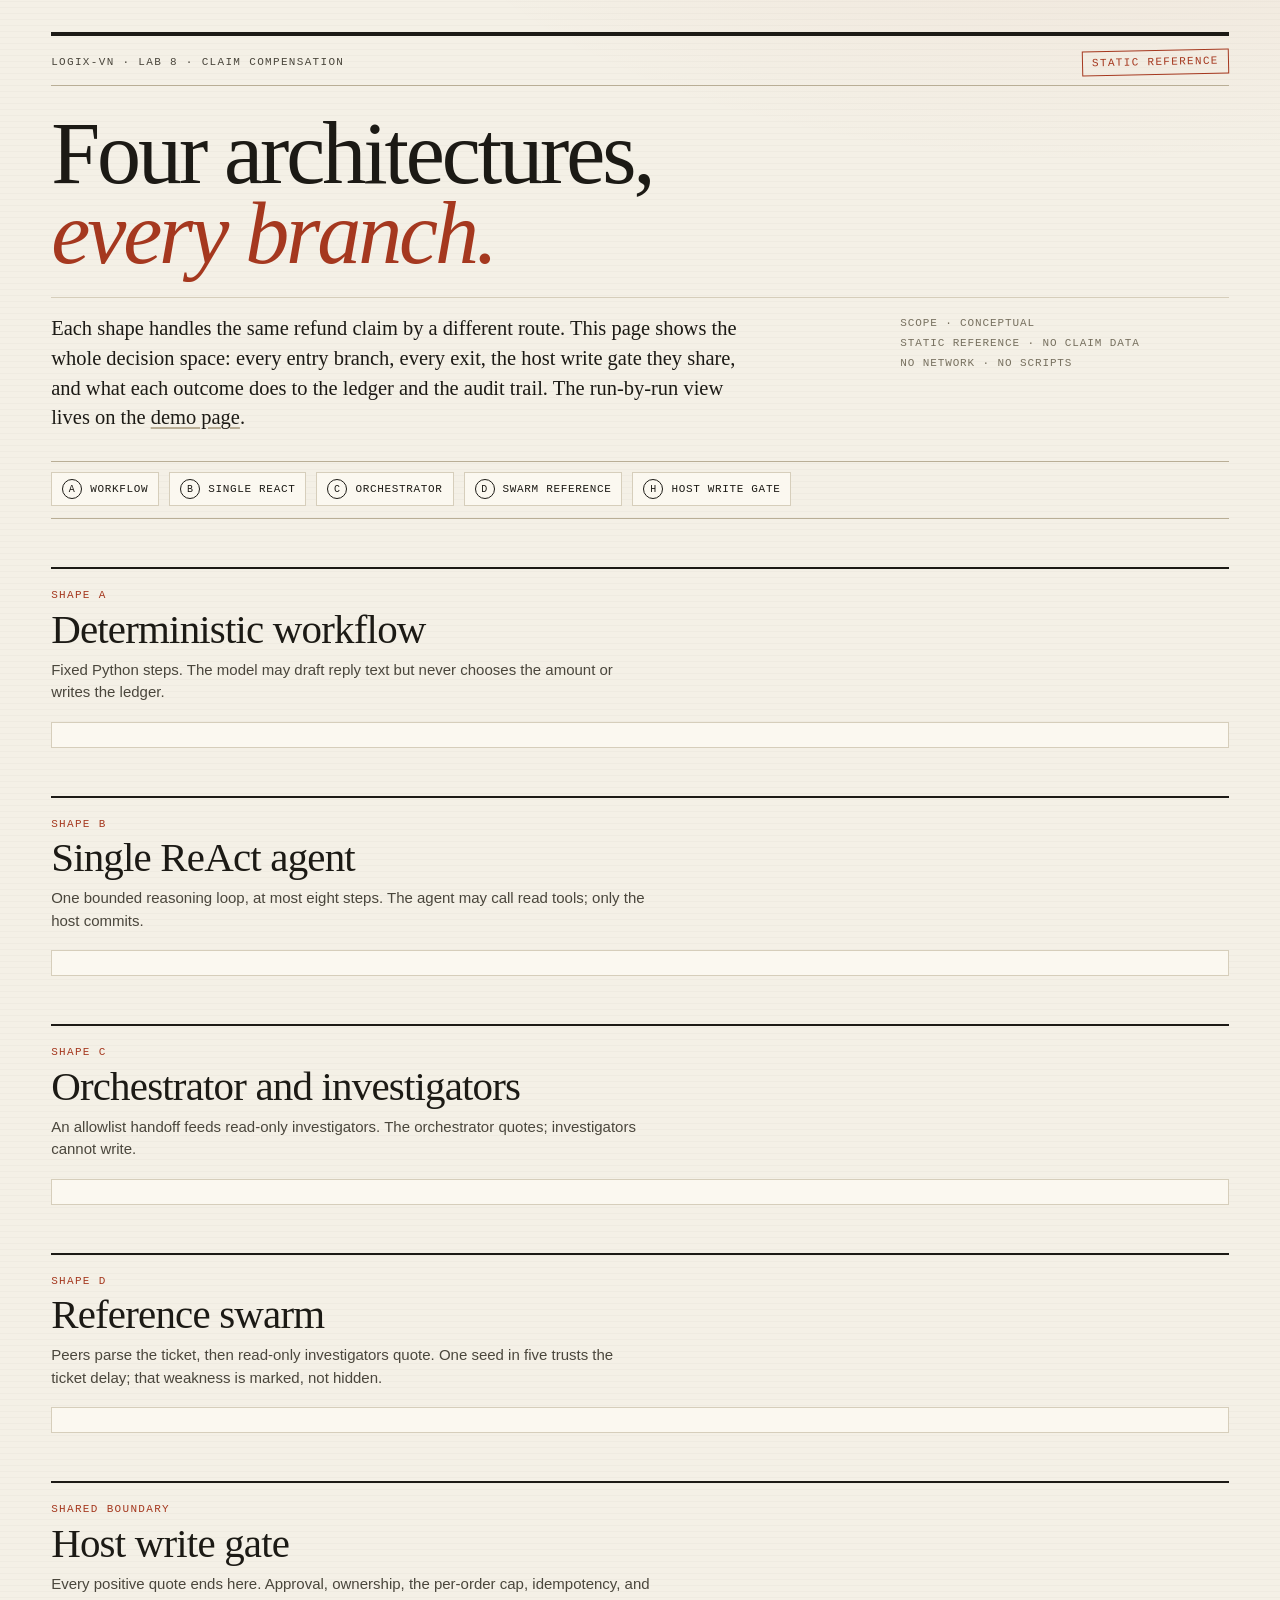
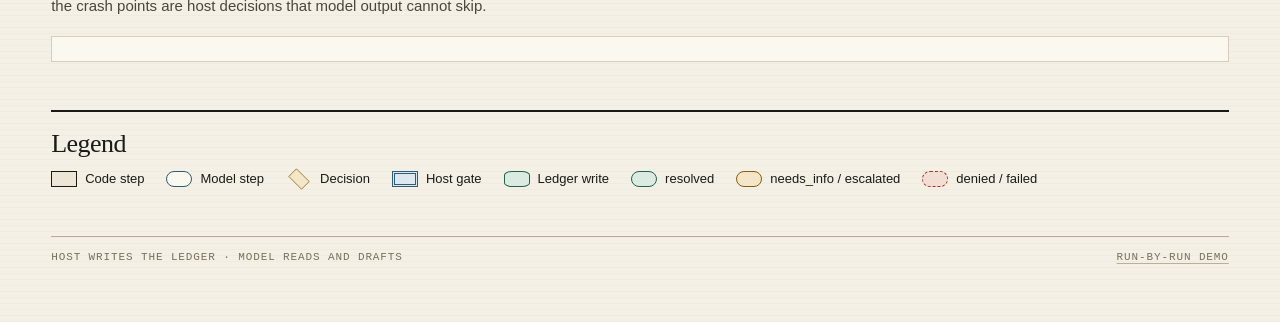
==== demo/workflows.html @ 43c2d88d "feat(demo): add workflow reference shell" ====
<!doctype html>
<html lang="en">
<head>
  <meta charset="utf-8">
  <meta name="viewport" content="width=device-width, initial-scale=1">
  <title>LogiX-VN — Architecture workflows</title>
  <link rel="stylesheet" href="workflows.css">
</head>
<body>
  <svg class="defs" width="0" height="0" aria-hidden="true" focusable="false">
    <defs>
      <marker id="arrow" viewBox="0 0 10 10" refX="9" refY="5" markerWidth="7" markerHeight="7" orient="auto-start-reverse">
        <path d="M 0 0 L 10 5 L 0 10 z"></path>
      </marker>
    </defs>
  </svg>

  <div class="sheet">
    <header class="masthead">
      <div class="masthead-top">
        <span class="kicker">LogiX-VN · Lab 8 · Claim compensation</span>
        <span class="stamp">Static reference</span>
      </div>
      <h1>Four architectures,<br><em>every branch.</em></h1>
      <div class="masthead-grid">
        <p class="dek">Each shape handles the same refund claim by a different route. This page shows the whole decision space: every entry branch, every exit, the host write gate they share, and what each outcome does to the ledger and the audit trail. The run-by-run view lives on the <a href="index.html">demo page</a>.</p>
        <p class="dateline">
          <span>Scope · conceptual</span><br>
          <span>Static reference · no claim data</span><br>
          <span>No network · no scripts</span>
        </p>
      </div>
      <nav class="jump-nav" aria-label="Sections">
        <a href="#shape-a"><span>A</span> Workflow</a>
        <a href="#shape-b"><span>B</span> Single ReAct</a>
        <a href="#shape-c"><span>C</span> Orchestrator</a>
        <a href="#shape-d"><span>D</span> Swarm reference</a>
        <a href="#host-gate"><span>H</span> Host write gate</a>
      </nav>
    </header>

    <main>
      <section class="shape-section" id="shape-a">
        <header class="section-head">
          <p class="eyebrow">Shape A</p>
          <h2>Deterministic workflow</h2>
          <p class="section-role">Fixed Python steps. The model may draft reply text but never chooses the amount or writes the ledger.</p>
        </header>
        <div class="diagram-scroll"></div>
        <div class="branch-table"></div>
      </section>

      <section class="shape-section" id="shape-b">
        <header class="section-head">
          <p class="eyebrow">Shape B</p>
          <h2>Single ReAct agent</h2>
          <p class="section-role">One bounded reasoning loop, at most eight steps. The agent may call read tools; only the host commits.</p>
        </header>
        <div class="diagram-scroll"></div>
        <div class="branch-table"></div>
      </section>

      <section class="shape-section" id="shape-c">
        <header class="section-head">
          <p class="eyebrow">Shape C</p>
          <h2>Orchestrator and investigators</h2>
          <p class="section-role">An allowlist handoff feeds read-only investigators. The orchestrator quotes; investigators cannot write.</p>
        </header>
        <div class="diagram-scroll"></div>
        <div class="branch-table"></div>
      </section>

      <section class="shape-section" id="shape-d">
        <header class="section-head">
          <p class="eyebrow">Shape D</p>
          <h2>Reference swarm</h2>
          <p class="section-role">Peers parse the ticket, then read-only investigators quote. One seed in five trusts the ticket delay; that weakness is marked, not hidden.</p>
        </header>
        <div class="diagram-scroll"></div>
        <div class="branch-table"></div>
      </section>

      <section class="shape-section" id="host-gate">
        <header class="section-head">
          <p class="eyebrow">Shared boundary</p>
          <h2>Host write gate</h2>
          <p class="section-role">Every positive quote ends here. Approval, ownership, the per-order cap, idempotency, and the crash points are host decisions that model output cannot skip.</p>
        </header>
        <div class="diagram-scroll"></div>
        <div class="branch-table"></div>
      </section>

      <section class="legend" aria-labelledby="legend-title">
        <h2 id="legend-title">Legend</h2>
        <ul>
          <li><span class="swatch swatch--code" aria-hidden="true"></span>Code step</li>
          <li><span class="swatch swatch--model" aria-hidden="true"></span>Model step</li>
          <li><span class="swatch swatch--branch" aria-hidden="true"></span>Decision</li>
          <li><span class="swatch swatch--host" aria-hidden="true"></span>Host gate</li>
          <li><span class="swatch swatch--ledger" aria-hidden="true"></span>Ledger write</li>
          <li><span class="swatch swatch--resolved" aria-hidden="true"></span>resolved</li>
          <li><span class="swatch swatch--amber" aria-hidden="true"></span>needs_info / escalated</li>
          <li><span class="swatch swatch--failed" aria-hidden="true"></span>denied / failed</li>
        </ul>
      </section>
    </main>

    <footer class="colophon">
      <span>Host writes the ledger · model reads and drafts</span>
      <span><a href="index.html">Run-by-run demo</a></span>
    </footer>
  </div>
</body>
</html>
---- demo/workflows.css ----
:root {
  --paper: #f4f0e6;
  --paper-deep: #ece6d7;
  --card: #fbf8f0;
  --ink: #1c1a15;
  --ink-soft: #4a463c;
  --muted: #77705f;
  --rule: #d6cebb;
  --rule-strong: #b9ae96;
  --oxide: #a5381f;
  --oxide-soft: #f3ded6;
  --green: #226449;
  --green-soft: #dcebe2;
  --amber: #8a5b0a;
  --amber-soft: #f4e6c8;
  --blue: #2f5c78;
  --blue-soft: #dde8ef;
  --print-paper: #ffffff;
  --print-ink: #000000;
  --serif: "Iowan Old Style", "Palatino Linotype", Palatino, "Book Antiqua", Georgia, serif;
  --sans: "Avenir Next", Avenir, "Segoe UI", "Helvetica Neue", sans-serif;
  --mono: "SFMono-Regular", Menlo, Consolas, "Liberation Mono", monospace;
}

* { box-sizing: border-box; }

html { background: var(--paper); }

body {
  margin: 0;
  color: var(--ink);
  font-family: var(--sans);
  font-size: 15px;
  line-height: 1.5;
  background:
    radial-gradient(1200px 600px at 85% -10%, rgba(165, 56, 31, 0.07), transparent 60%),
    repeating-linear-gradient(0deg, rgba(28, 26, 21, 0.022) 0 1px, transparent 1px 6px);
}

a { color: inherit; text-decoration-color: var(--rule-strong); text-underline-offset: 3px; }
a:hover { text-decoration-color: var(--oxide); }

.defs { position: absolute; width: 0; height: 0; overflow: hidden; }
.defs path { fill: var(--ink-soft); }

.sheet {
  max-width: 1440px;
  margin: 0 auto;
  padding: 32px clamp(18px, 4vw, 56px) 56px;
}

/* Masthead */

.masthead { border-top: 4px solid var(--ink); padding-top: 14px; }

.masthead-top {
  display: flex;
  justify-content: space-between;
  align-items: baseline;
  gap: 16px;
  font-family: var(--mono);
  font-size: 11px;
  letter-spacing: 0.12em;
  text-transform: uppercase;
  border-bottom: 1px solid var(--rule-strong);
  padding-bottom: 10px;
}

.kicker { color: var(--ink-soft); }

.stamp {
  border: 1px solid var(--oxide);
  color: var(--oxide);
  padding: 3px 9px;
  transform: rotate(-1.2deg);
}

h1 {
  font-family: var(--serif);
  font-weight: 400;
  font-size: clamp(44px, 7vw, 88px);
  line-height: 0.92;
  letter-spacing: -0.035em;
  margin: 28px 0 22px;
}

h1 em { color: var(--oxide); font-style: italic; }

.masthead-grid {
  display: grid;
  grid-template-columns: minmax(0, 1.7fr) minmax(220px, 0.7fr);
  gap: clamp(20px, 4vw, 56px);
  align-items: start;
  border-top: 1px solid var(--rule);
  padding-top: 16px;
}

.dek {
  font-family: var(--serif);
  font-size: clamp(17px, 1.6vw, 21px);
  line-height: 1.45;
  margin: 0;
  max-width: 68ch;
}

.dateline {
  font-family: var(--mono);
  font-size: 11px;
  color: var(--muted);
  text-transform: uppercase;
  letter-spacing: 0.08em;
  line-height: 1.8;
  margin: 0;
}

.jump-nav {
  display: flex;
  flex-wrap: wrap;
  gap: 8px 10px;
  margin: 28px 0 0;
  padding: 10px 0 12px;
  border-top: 1px solid var(--rule-strong);
  border-bottom: 1px solid var(--rule-strong);
}

.jump-nav a {
  display: inline-flex;
  align-items: center;
  gap: 8px;
  padding: 6px 10px;
  border: 1px solid var(--rule);
  background: var(--card);
  font-family: var(--mono);
  font-size: 11px;
  letter-spacing: 0.06em;
  text-transform: uppercase;
  text-decoration: none;
}

.jump-nav a:hover { border-color: var(--oxide); color: var(--oxide); }

.jump-nav a span {
  display: inline-grid;
  place-items: center;
  width: 20px;
  height: 20px;
  border: 1px solid var(--ink);
  border-radius: 50%;
  font-size: 10px;
}

/* Sections */

.shape-section {
  margin-top: 48px;
  padding-top: 18px;
  border-top: 2px solid var(--ink);
  scroll-margin-top: 16px;
}

.section-head { max-width: 78ch; margin-bottom: 18px; }

.eyebrow {
  font-family: var(--mono);
  font-size: 11px;
  letter-spacing: 0.12em;
  text-transform: uppercase;
  color: var(--oxide);
  margin: 0 0 4px;
}

h2 {
  font-family: var(--serif);
  font-weight: 400;
  font-size: clamp(28px, 3.2vw, 42px);
  line-height: 1.05;
  letter-spacing: -0.02em;
  margin: 0 0 8px;
}

.section-role { margin: 0; color: var(--ink-soft); max-width: 72ch; }

/* Diagram frame */

.diagram-scroll {
  overflow-x: auto;
  max-width: 100%;
  border: 1px solid var(--rule);
  background: var(--card);
  padding: 12px;
  -webkit-overflow-scrolling: touch;
}

svg.flow { display: block; width: 100%; height: auto; min-width: 1040px; }

/* SVG grammar */

.node-label {
  font-family: var(--sans);
  font-size: 13px;
  font-weight: 600;
  fill: var(--ink);
  text-anchor: middle;
  dominant-baseline: middle;
}

.node-sub {
  font-family: var(--mono);
  font-size: 10px;
  fill: var(--muted);
  text-anchor: middle;
  dominant-baseline: middle;
}

.node rect, .node polygon {
  fill: var(--card);
  stroke: var(--ink);
  stroke-width: 1.5;
}

.node--code rect { fill: var(--paper-deep); }
.node--model rect { fill: var(--card); stroke: var(--blue); stroke-width: 2; }
.node--branch polygon { fill: var(--amber-soft); stroke: var(--amber); }
.node--host rect { fill: var(--blue-soft); stroke: var(--blue); stroke-width: 3; }
.node--host .host-inner { fill: none; stroke: var(--blue); stroke-width: 1; }
.node--ledger rect { fill: var(--green-soft); stroke: var(--green); }

.edge { fill: none; stroke: var(--ink-soft); stroke-width: 1.4; marker-end: url(#arrow); }
.edge--weak { stroke: var(--oxide); stroke-dasharray: 6 4; }

.edge-label {
  font-family: var(--mono);
  font-size: 10px;
  fill: var(--muted);
  text-anchor: middle;
}

.edge-label--weak { fill: var(--oxide); font-weight: 700; }

.terminal rect { fill: var(--card); stroke: var(--ink); stroke-width: 1.5; rx: 14; }
.terminal text { font-family: var(--mono); font-size: 11px; font-weight: 700; text-anchor: middle; dominant-baseline: middle; }
.terminal--resolved rect { fill: var(--green-soft); stroke: var(--green); }
.terminal--resolved text { fill: var(--green); }
.terminal--amber rect { fill: var(--amber-soft); stroke: var(--amber); }
.terminal--amber text { fill: var(--amber); }
.terminal--denied rect { fill: var(--oxide-soft); stroke: var(--oxide); }
.terminal--denied text { fill: var(--oxide); }
.terminal--failed rect { fill: var(--oxide-soft); stroke: var(--oxide); stroke-dasharray: 4 3; }
.terminal--failed text { fill: var(--oxide); }

.badge rect { fill: var(--oxide); stroke: var(--oxide); }
.badge text {
  font-family: var(--mono);
  font-size: 9px;
  font-weight: 700;
  letter-spacing: 0.06em;
  fill: var(--card);
  text-anchor: middle;
  dominant-baseline: middle;
}

.note-text {
  font-family: var(--mono);
  font-size: 10px;
  fill: var(--muted);
}

/* Branch tables */

.branch-table { margin-top: 18px; }

.branch-table table {
  width: 100%;
  border-collapse: collapse;
  background: var(--card);
  border: 1px solid var(--rule);
  font-size: 13px;
}

.branch-table caption {
  caption-side: top;
  text-align: left;
  font-family: var(--mono);
  font-size: 11px;
  letter-spacing: 0.1em;
  text-transform: uppercase;
  color: var(--muted);
  padding: 0 0 8px;
}

.branch-table th {
  font-family: var(--mono);
  font-size: 10px;
  letter-spacing: 0.08em;
  text-transform: uppercase;
  text-align: left;
  color: var(--ink-soft);
  border-bottom: 1px solid var(--rule-strong);
  padding: 8px 10px;
  vertical-align: bottom;
}

.branch-table td {
  border-bottom: 1px solid var(--rule);
  padding: 8px 10px;
  vertical-align: top;
}

.branch-table tr:last-child td { border-bottom: 0; }
.branch-table td:first-child { width: 32%; }
.branch-table code { font-family: var(--mono); font-size: 12px; }

.status {
  display: inline-block;
  padding: 1px 7px;
  border: 1px solid currentColor;
  border-radius: 999px;
  font-family: var(--mono);
  font-size: 10px;
  font-weight: 700;
  letter-spacing: 0.04em;
  white-space: nowrap;
}

.status--resolved { color: var(--green); background: var(--green-soft); }
.status--denied, .status--failed { color: var(--oxide); background: var(--oxide-soft); }
.status--needs_info, .status--escalated { color: var(--amber); background: var(--amber-soft); }

/* Legend */

.legend {
  margin-top: 48px;
  padding-top: 18px;
  border-top: 2px solid var(--ink);
}

.legend h2 { font-size: 26px; margin-bottom: 12px; }

.legend ul {
  list-style: none;
  display: flex;
  flex-wrap: wrap;
  gap: 10px 22px;
  margin: 0;
  padding: 0;
  font-size: 13px;
}

.legend li { display: inline-flex; align-items: center; gap: 8px; }

.swatch { width: 26px; height: 16px; border: 1.5px solid var(--ink); display: inline-block; }
.swatch--code { background: var(--paper-deep); }
.swatch--model { border-color: var(--blue); background: var(--card); border-radius: 8px; }
.swatch--branch { background: var(--amber-soft); border-color: var(--amber); transform: rotate(45deg) scale(0.72); }
.swatch--host { background: var(--blue-soft); border: 3px double var(--blue); }
.swatch--ledger { background: var(--green-soft); border-color: var(--green); border-radius: 8px / 4px; }
.swatch--resolved { background: var(--green-soft); border-color: var(--green); border-radius: 999px; }
.swatch--amber { background: var(--amber-soft); border-color: var(--amber); border-radius: 999px; }
.swatch--failed { background: var(--oxide-soft); border-color: var(--oxide); border-radius: 999px; border-style: dashed; }

/* Footer */

.colophon {
  display: flex;
  justify-content: space-between;
  gap: 16px;
  margin-top: 48px;
  padding-top: 12px;
  border-top: 1px solid var(--rule-strong);
  font-family: var(--mono);
  font-size: 11px;
  letter-spacing: 0.08em;
  text-transform: uppercase;
  color: var(--muted);
}

/* Responsive */

@media (max-width: 1000px) {
  .masthead-grid { grid-template-columns: 1fr; }
  .branch-table { overflow-x: auto; }
  .branch-table table { min-width: 720px; }
  .legend ul { gap: 8px 16px; }
}

@media (max-width: 620px) {
  .colophon { flex-direction: column; }
  .jump-nav a { flex: 1 1 auto; justify-content: center; }
}
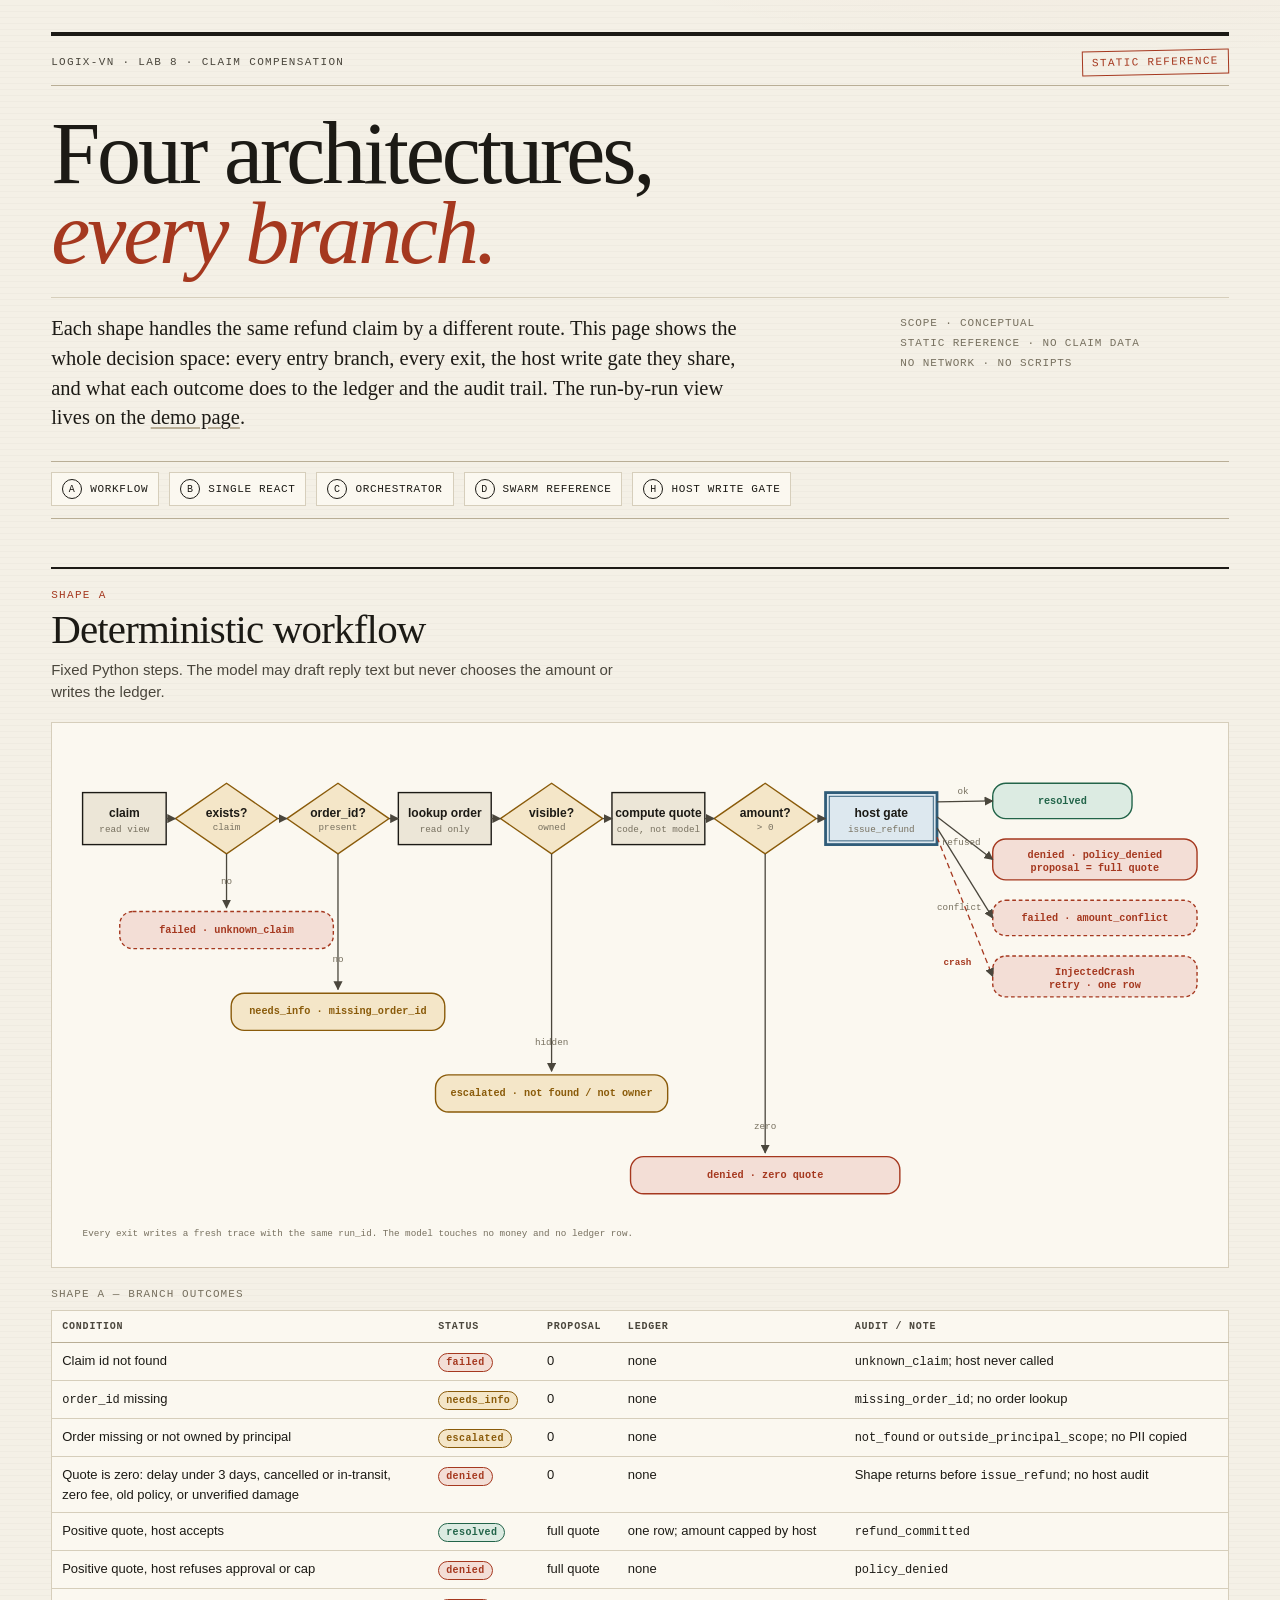
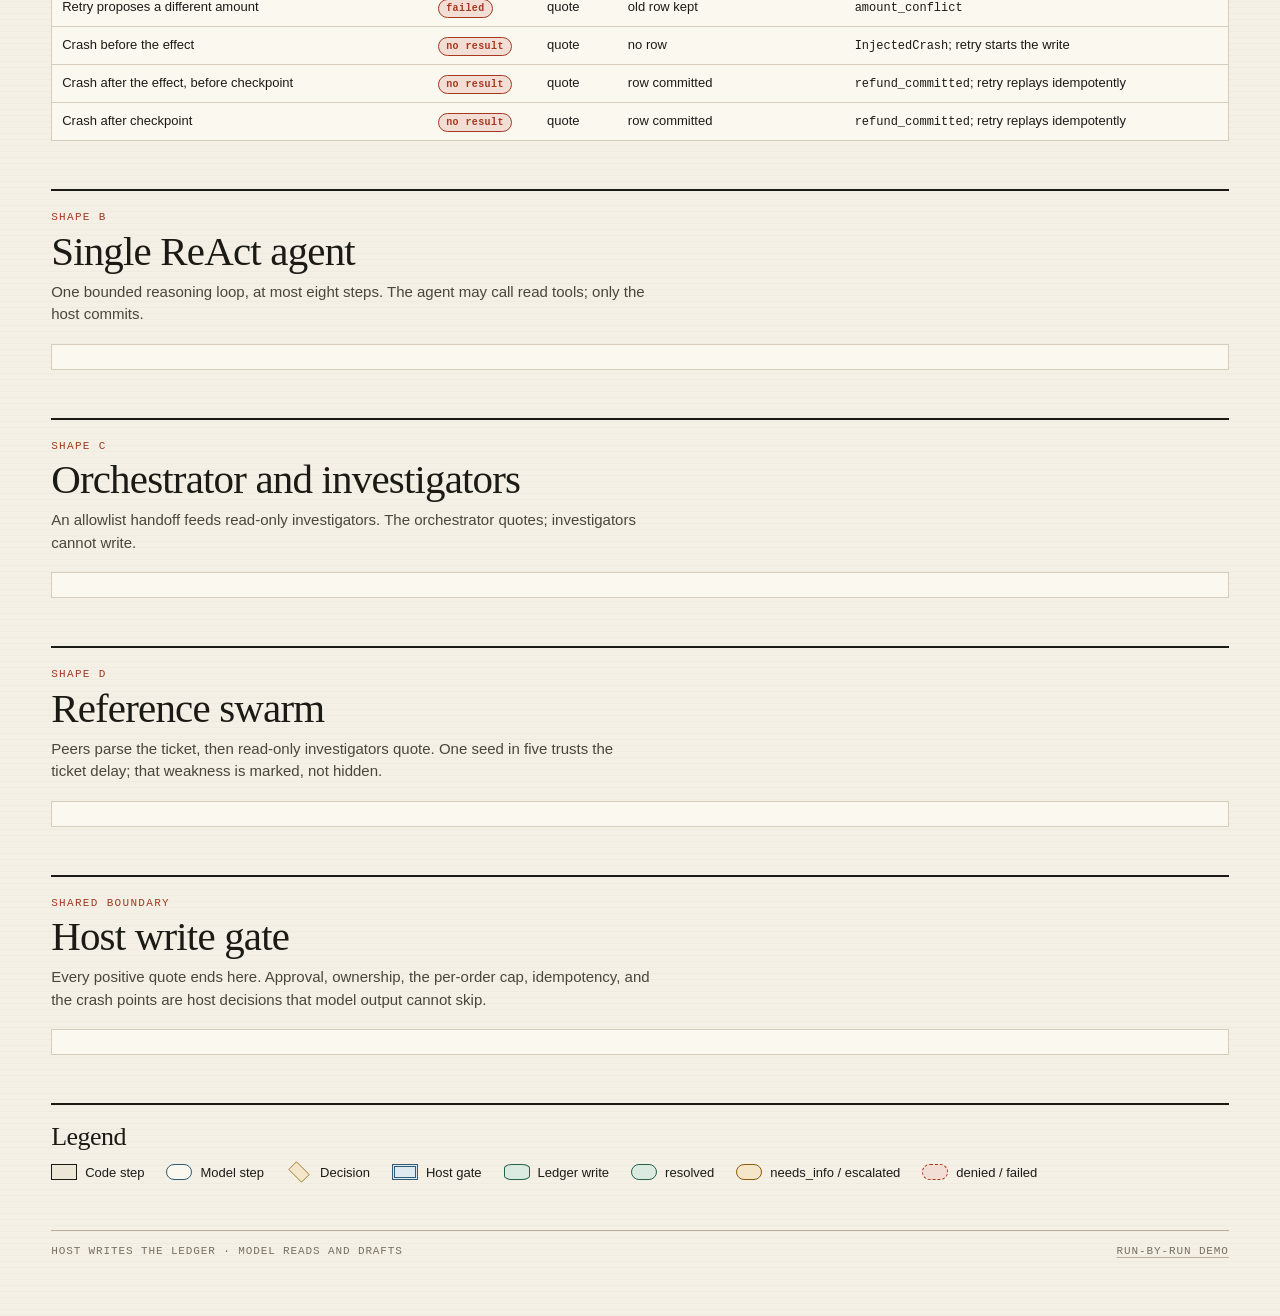
==== commit 59b2135c: "feat(demo): draw workflow shape branches" ====
--- a/demo/workflows.html
+++ b/demo/workflows.html
@@ -46,8 +46,138 @@
           <h2>Deterministic workflow</h2>
           <p class="section-role">Fixed Python steps. The model may draft reply text but never chooses the amount or writes the ledger.</p>
         </header>
-        <div class="diagram-scroll"></div>
-        <div class="branch-table"></div>
+        <div class="diagram-scroll">
+          <svg class="flow" data-shape="workflow" viewBox="0 0 1240 560" role="img" aria-labelledby="a-title a-desc">
+            <title id="a-title">Shape A workflow: fixed claim steps with every exit branch</title>
+            <desc id="a-desc">Claim enters fixed Python steps. Missing claim, missing order id, hidden order, zero quote, host refusal, amount conflict, and crash each leave the spine. A positive quote goes to the host write gate, which alone can resolve the claim.</desc>
+
+            <g class="node node--code" transform="translate(20 62)">
+              <rect width="90" height="56"></rect>
+              <text class="node-label" x="45" y="23">claim</text>
+              <text class="node-sub" x="45" y="40">read view</text>
+            </g>
+            <g class="node node--branch" transform="translate(120 52)">
+              <polygon points="55,0 110,38 55,76 0,38"></polygon>
+              <text class="node-label" x="55" y="33">exists?</text>
+              <text class="node-sub" x="55" y="48">claim</text>
+            </g>
+            <g class="node node--branch" transform="translate(240 52)">
+              <polygon points="55,0 110,38 55,76 0,38"></polygon>
+              <text class="node-label" x="55" y="33">order_id?</text>
+              <text class="node-sub" x="55" y="48">present</text>
+            </g>
+            <g class="node node--code" transform="translate(360 62)">
+              <rect width="100" height="56"></rect>
+              <text class="node-label" x="50" y="23">lookup order</text>
+              <text class="node-sub" x="50" y="40">read only</text>
+            </g>
+            <g class="node node--branch" transform="translate(470 52)">
+              <polygon points="55,0 110,38 55,76 0,38"></polygon>
+              <text class="node-label" x="55" y="33">visible?</text>
+              <text class="node-sub" x="55" y="48">owned</text>
+            </g>
+            <g class="node node--code" transform="translate(590 62)">
+              <rect width="100" height="56"></rect>
+              <text class="node-label" x="50" y="23">compute quote</text>
+              <text class="node-sub" x="50" y="40">code, not model</text>
+            </g>
+            <g class="node node--branch" transform="translate(700 52)">
+              <polygon points="55,0 110,38 55,76 0,38"></polygon>
+              <text class="node-label" x="55" y="33">amount?</text>
+              <text class="node-sub" x="55" y="48">&gt; 0</text>
+            </g>
+            <g class="node node--host" transform="translate(820 62)">
+              <rect width="120" height="56"></rect>
+              <rect class="host-inner" x="4" y="4" width="112" height="48"></rect>
+              <text class="node-label" x="60" y="23">host gate</text>
+              <text class="node-sub" x="60" y="40">issue_refund</text>
+            </g>
+
+            <g class="terminal terminal--resolved" transform="translate(1000 52)">
+              <rect width="150" height="38"></rect>
+              <text x="75" y="19">resolved</text>
+            </g>
+            <g class="terminal terminal--denied" transform="translate(1000 112)">
+              <rect width="220" height="44"></rect>
+              <text x="110" y="17">denied · policy_denied</text>
+              <text class="node-sub" x="110" y="32">proposal = full quote</text>
+            </g>
+            <g class="terminal terminal--failed" transform="translate(1000 178)">
+              <rect width="220" height="38"></rect>
+              <text x="110" y="19">failed · amount_conflict</text>
+            </g>
+            <g class="terminal terminal--failed" transform="translate(1000 238)">
+              <rect width="220" height="44" stroke-dasharray="5 4"></rect>
+              <text x="110" y="17">InjectedCrash</text>
+              <text x="110" y="32">retry · one row</text>
+            </g>
+
+            <g class="terminal terminal--failed" transform="translate(60 190)">
+              <rect width="230" height="40"></rect>
+              <text x="115" y="20">failed · unknown_claim</text>
+            </g>
+            <g class="terminal terminal--amber" transform="translate(180 278)">
+              <rect width="230" height="40"></rect>
+              <text x="115" y="20">needs_info · missing_order_id</text>
+            </g>
+            <g class="terminal terminal--amber" transform="translate(400 366)">
+              <rect width="250" height="40"></rect>
+              <text x="125" y="20">escalated · not found / not owner</text>
+            </g>
+            <g class="terminal terminal--denied" transform="translate(610 454)">
+              <rect width="290" height="40"></rect>
+              <text x="145" y="20">denied · zero quote</text>
+            </g>
+
+            <path class="edge" d="M110 90 L120 90"></path>
+            <path class="edge" d="M230 90 L240 90"></path>
+            <path class="edge" d="M350 90 L360 90"></path>
+            <path class="edge" d="M460 90 L470 90"></path>
+            <path class="edge" d="M580 90 L590 90"></path>
+            <path class="edge" d="M690 90 L700 90"></path>
+            <path class="edge" d="M810 90 L820 90"></path>
+
+            <path class="edge" d="M175 128 L175 186"></path>
+            <path class="edge" d="M295 128 L295 274"></path>
+            <path class="edge" d="M525 128 L525 362"></path>
+            <path class="edge" d="M755 128 L755 450"></path>
+
+            <path class="edge" d="M940 72 L1000 71"></path>
+            <path class="edge" d="M940 88 L1000 134"></path>
+            <path class="edge" d="M940 100 L1000 197"></path>
+            <path class="edge edge--weak" d="M940 110 L1000 260"></path>
+
+            <text class="edge-label" x="175" y="160">no</text>
+            <text class="edge-label" x="295" y="244">no</text>
+            <text class="edge-label" x="525" y="334">hidden</text>
+            <text class="edge-label" x="755" y="424">zero</text>
+            <text class="edge-label" x="968" y="64">ok</text>
+            <text class="edge-label" x="966" y="118">refused</text>
+            <text class="edge-label" x="964" y="188">conflict</text>
+            <text class="edge-label edge-label--weak" x="962" y="248">crash</text>
+            <text class="note-text" x="20" y="540">Every exit writes a fresh trace with the same run_id. The model touches no money and no ledger row.</text>
+          </svg>
+        </div>
+        <div class="branch-table">
+          <table>
+            <caption>Shape A — branch outcomes</caption>
+            <thead>
+              <tr><th scope="col">Condition</th><th scope="col">Status</th><th scope="col">Proposal</th><th scope="col">Ledger</th><th scope="col">Audit / note</th></tr>
+            </thead>
+            <tbody>
+              <tr><td>Claim id not found</td><td><span class="status status--failed">failed</span></td><td>0</td><td>none</td><td><code>unknown_claim</code>; host never called</td></tr>
+              <tr><td><code>order_id</code> missing</td><td><span class="status status--needs_info">needs_info</span></td><td>0</td><td>none</td><td><code>missing_order_id</code>; no order lookup</td></tr>
+              <tr><td>Order missing or not owned by principal</td><td><span class="status status--escalated">escalated</span></td><td>0</td><td>none</td><td><code>not_found</code> or <code>outside_principal_scope</code>; no PII copied</td></tr>
+              <tr><td>Quote is zero: delay under 3 days, cancelled or in-transit, zero fee, old policy, or unverified damage</td><td><span class="status status--denied">denied</span></td><td>0</td><td>none</td><td>Shape returns before <code>issue_refund</code>; no host audit</td></tr>
+              <tr><td>Positive quote, host accepts</td><td><span class="status status--resolved">resolved</span></td><td>full quote</td><td>one row; amount capped by host</td><td><code>refund_committed</code></td></tr>
+              <tr><td>Positive quote, host refuses approval or cap</td><td><span class="status status--denied">denied</span></td><td>full quote</td><td>none</td><td><code>policy_denied</code></td></tr>
+              <tr><td>Retry proposes a different amount</td><td><span class="status status--failed">failed</span></td><td>quote</td><td>old row kept</td><td><code>amount_conflict</code></td></tr>
+              <tr><td>Crash before the effect</td><td><span class="status status--failed">no result</span></td><td>quote</td><td>no row</td><td><code>InjectedCrash</code>; retry starts the write</td></tr>
+              <tr><td>Crash after the effect, before checkpoint</td><td><span class="status status--failed">no result</span></td><td>quote</td><td>row committed</td><td><code>refund_committed</code>; retry replays idempotently</td></tr>
+              <tr><td>Crash after checkpoint</td><td><span class="status status--failed">no result</span></td><td>quote</td><td>row committed</td><td><code>refund_committed</code>; retry replays idempotently</td></tr>
+            </tbody>
+          </table>
+        </div>
       </section>
 
       <section class="shape-section" id="shape-b">
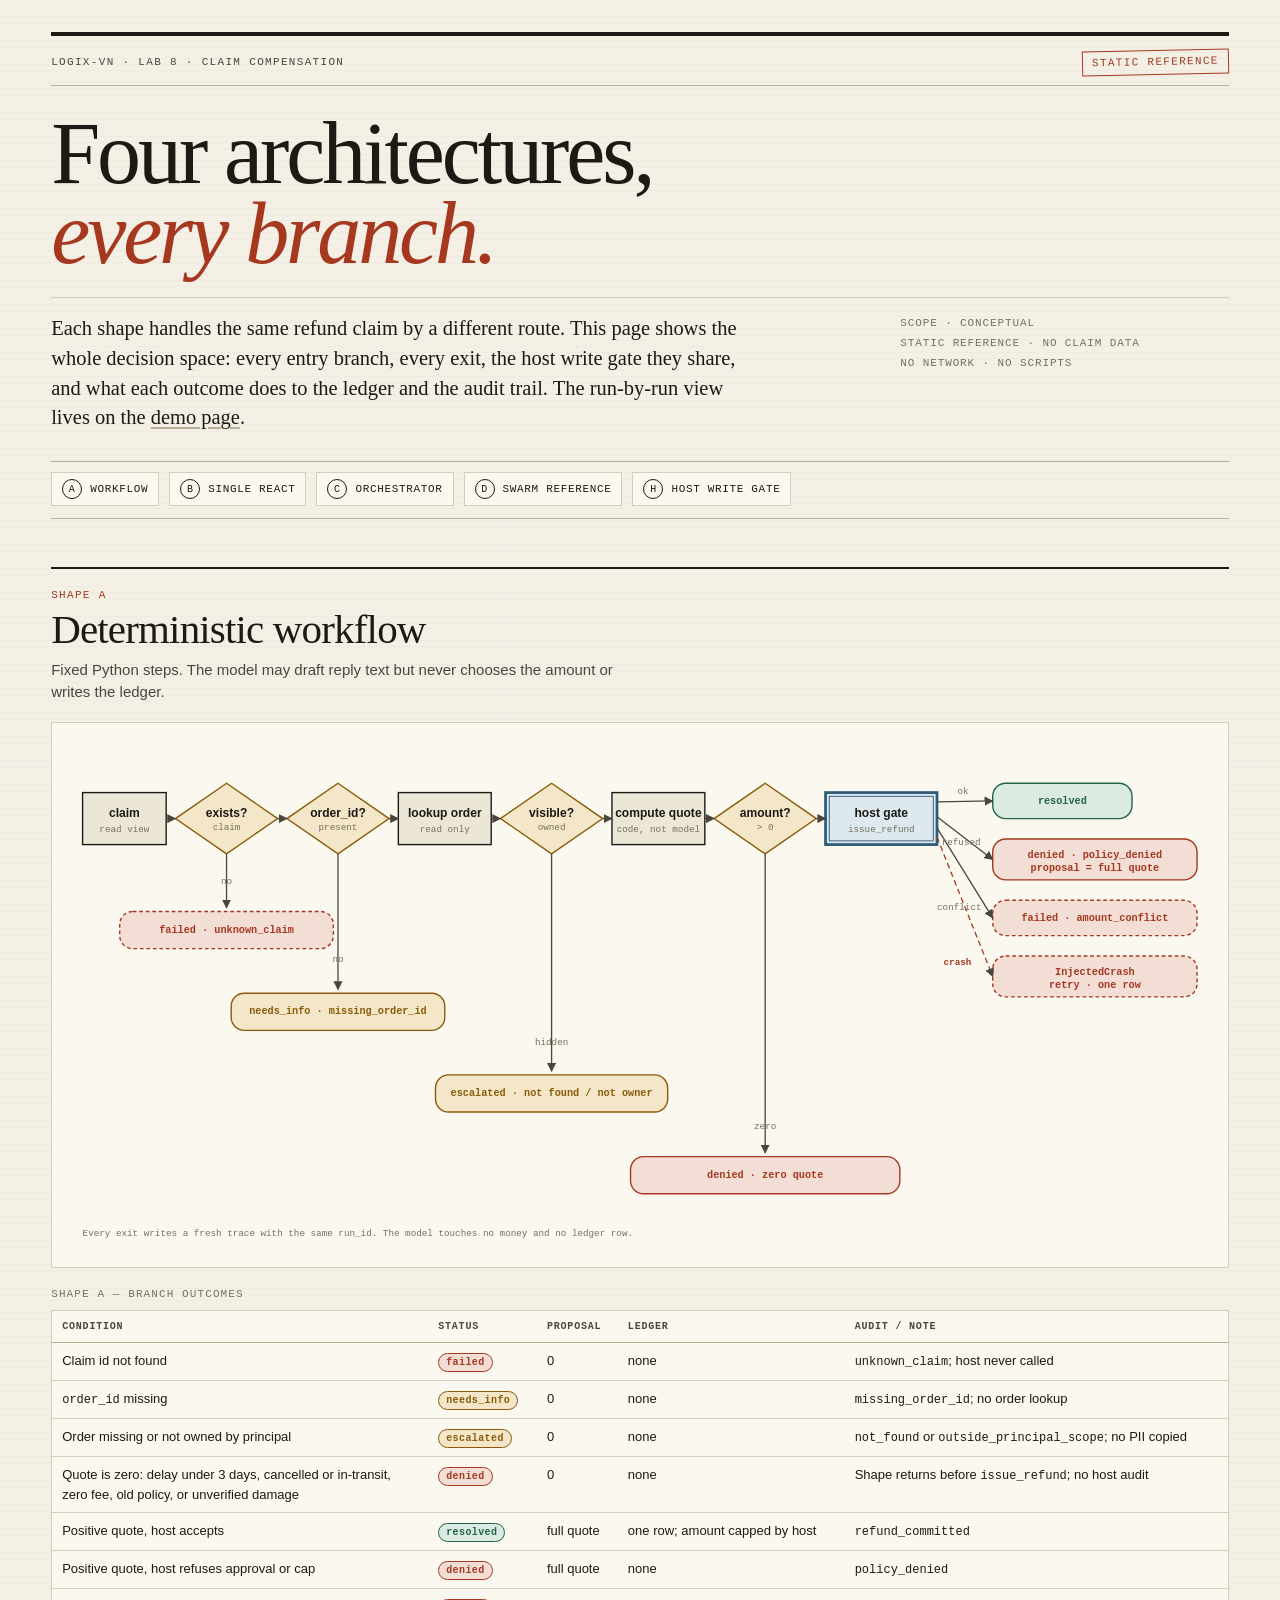
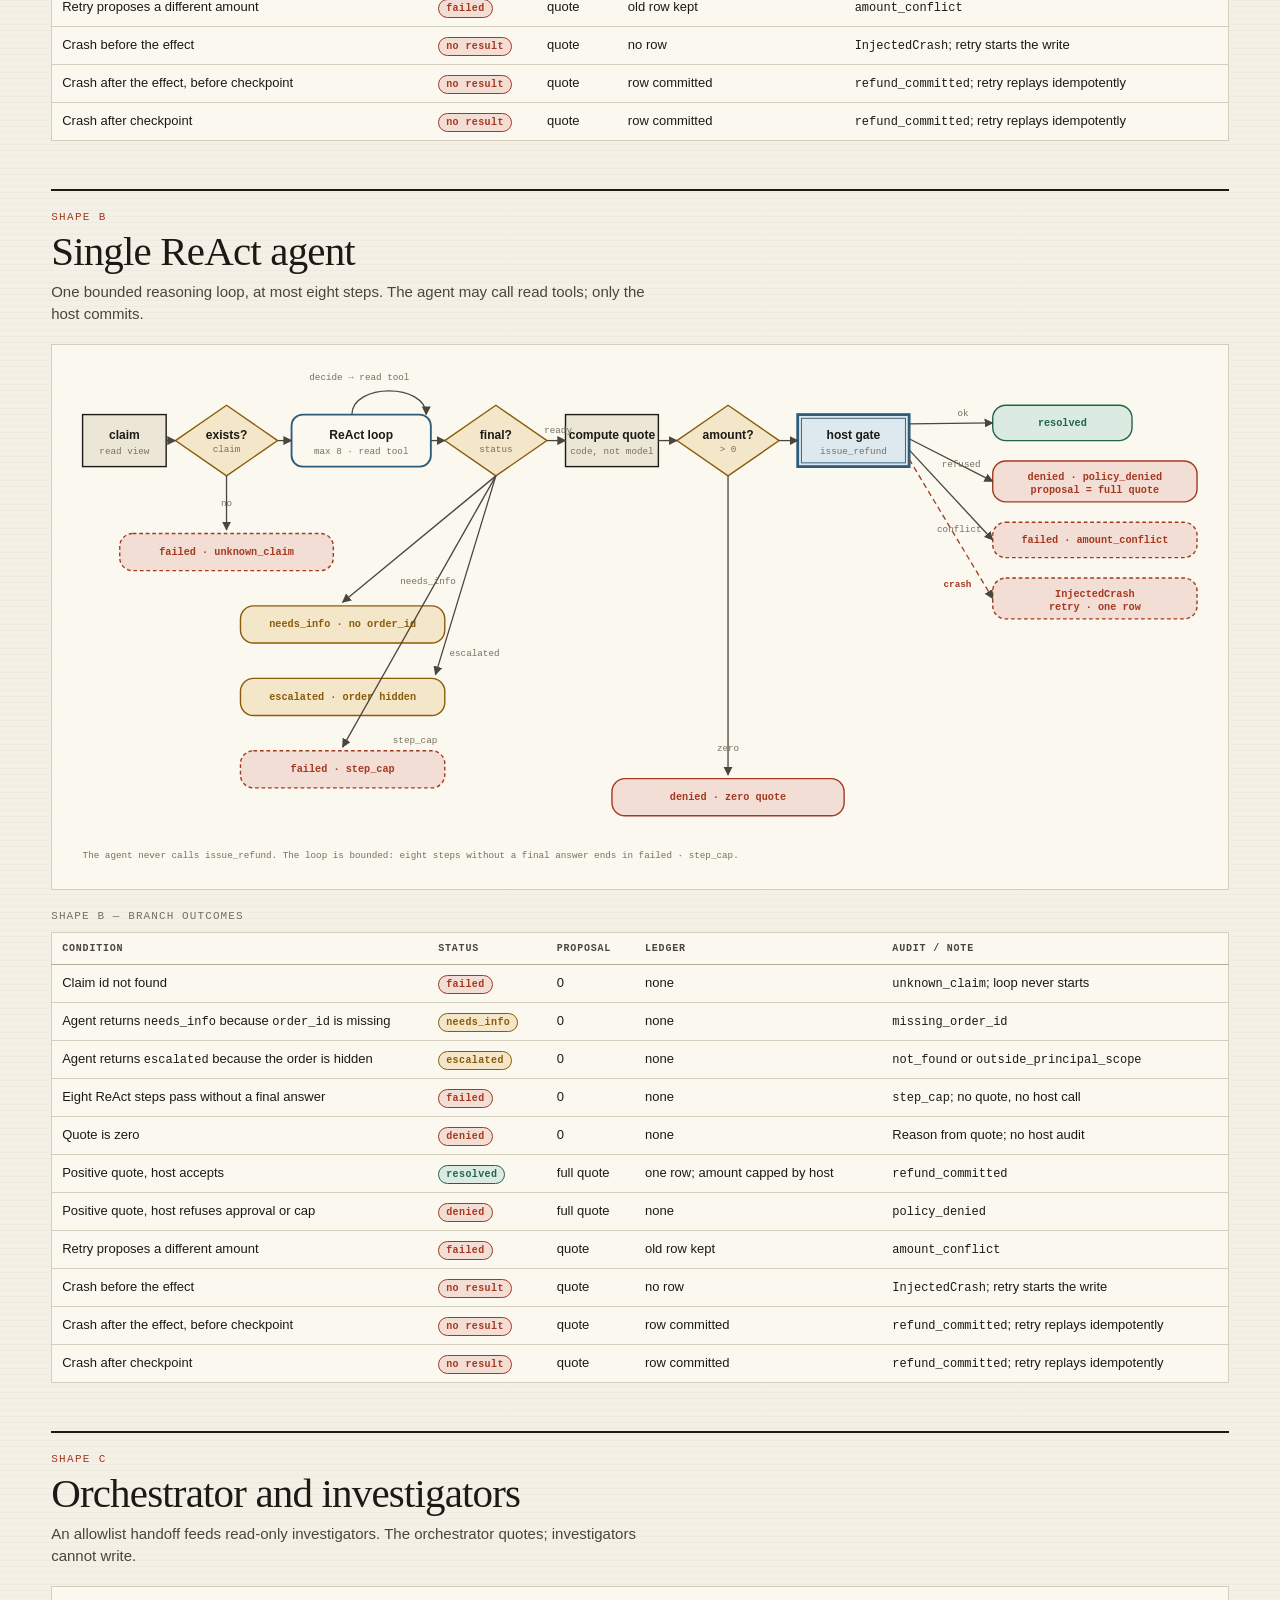
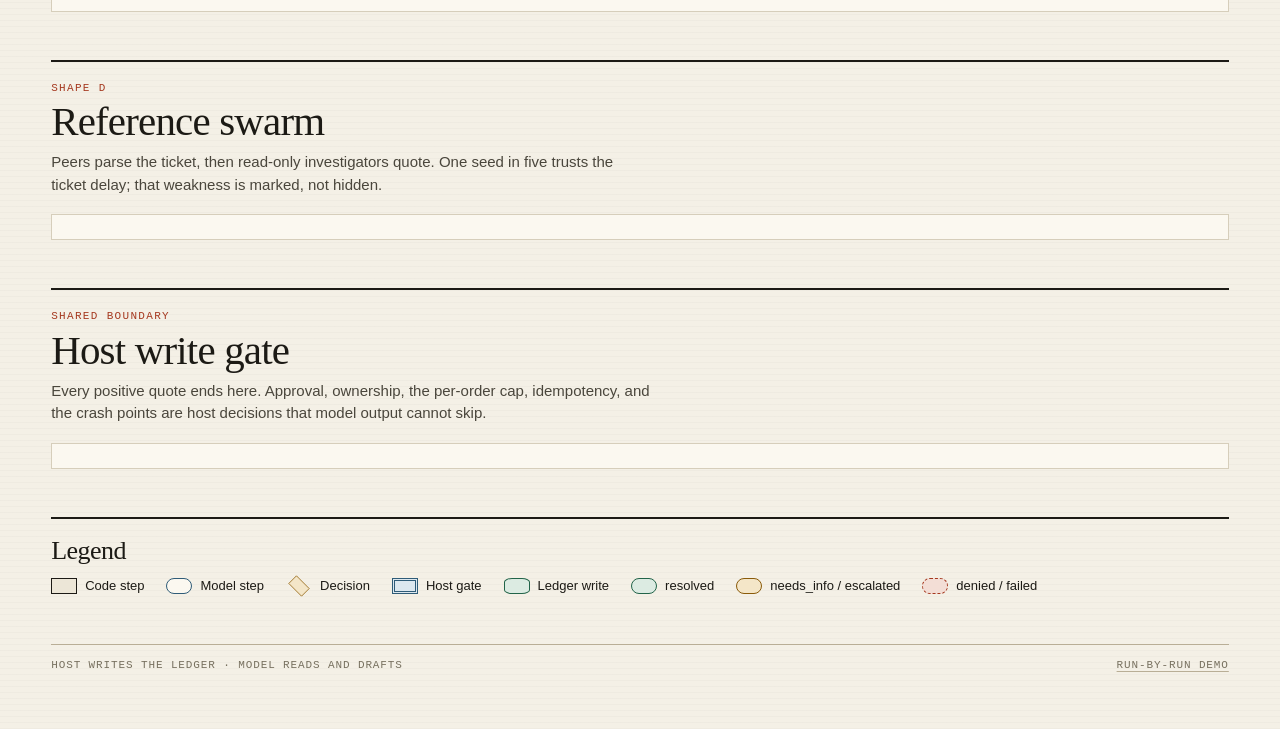
==== commit 9681f2af: "feat(demo): draw single ReAct branches" ====
--- a/demo/workflows.html
+++ b/demo/workflows.html
@@ -186,8 +186,142 @@
           <h2>Single ReAct agent</h2>
           <p class="section-role">One bounded reasoning loop, at most eight steps. The agent may call read tools; only the host commits.</p>
         </header>
-        <div class="diagram-scroll"></div>
-        <div class="branch-table"></div>
+        <div class="diagram-scroll">
+          <svg class="flow" data-shape="single" viewBox="0 0 1240 560" role="img" aria-labelledby="b-title b-desc">
+            <title id="b-title">Shape B single ReAct agent: bounded loop with every exit branch</title>
+            <desc id="b-desc">A claim enters a ReAct loop that may call read tools for at most eight steps. The loop can end ready, needs_info, escalated, or at the step cap. A positive quote then goes to the shared host write gate; the agent never writes the ledger.</desc>
+
+            <g class="node node--code" transform="translate(20 62)">
+              <rect width="90" height="56"></rect>
+              <text class="node-label" x="45" y="23">claim</text>
+              <text class="node-sub" x="45" y="40">read view</text>
+            </g>
+            <g class="node node--branch" transform="translate(120 52)">
+              <polygon points="55,0 110,38 55,76 0,38"></polygon>
+              <text class="node-label" x="55" y="33">exists?</text>
+              <text class="node-sub" x="55" y="48">claim</text>
+            </g>
+            <g class="node node--model" transform="translate(245 62)">
+              <rect width="150" height="56" rx="12"></rect>
+              <text class="node-label" x="75" y="23">ReAct loop</text>
+              <text class="node-sub" x="75" y="40">max 8 · read tool</text>
+            </g>
+            <g class="node node--branch" transform="translate(410 52)">
+              <polygon points="55,0 110,38 55,76 0,38"></polygon>
+              <text class="node-label" x="55" y="33">final?</text>
+              <text class="node-sub" x="55" y="48">status</text>
+            </g>
+            <g class="node node--code" transform="translate(540 62)">
+              <rect width="100" height="56"></rect>
+              <text class="node-label" x="50" y="23">compute quote</text>
+              <text class="node-sub" x="50" y="40">code, not model</text>
+            </g>
+            <g class="node node--branch" transform="translate(660 52)">
+              <polygon points="55,0 110,38 55,76 0,38"></polygon>
+              <text class="node-label" x="55" y="33">amount?</text>
+              <text class="node-sub" x="55" y="48">&gt; 0</text>
+            </g>
+            <g class="node node--host" transform="translate(790 62)">
+              <rect width="120" height="56"></rect>
+              <rect class="host-inner" x="4" y="4" width="112" height="48"></rect>
+              <text class="node-label" x="60" y="23">host gate</text>
+              <text class="node-sub" x="60" y="40">issue_refund</text>
+            </g>
+
+            <g class="terminal terminal--resolved" transform="translate(1000 52)">
+              <rect width="150" height="38"></rect>
+              <text x="75" y="19">resolved</text>
+            </g>
+            <g class="terminal terminal--denied" transform="translate(1000 112)">
+              <rect width="220" height="44"></rect>
+              <text x="110" y="17">denied · policy_denied</text>
+              <text class="node-sub" x="110" y="32">proposal = full quote</text>
+            </g>
+            <g class="terminal terminal--failed" transform="translate(1000 178)">
+              <rect width="220" height="38"></rect>
+              <text x="110" y="19">failed · amount_conflict</text>
+            </g>
+            <g class="terminal terminal--failed" transform="translate(1000 238)">
+              <rect width="220" height="44" stroke-dasharray="5 4"></rect>
+              <text x="110" y="17">InjectedCrash</text>
+              <text x="110" y="32">retry · one row</text>
+            </g>
+
+            <g class="terminal terminal--failed" transform="translate(60 190)">
+              <rect width="230" height="40"></rect>
+              <text x="115" y="20">failed · unknown_claim</text>
+            </g>
+            <g class="terminal terminal--amber" transform="translate(190 268)">
+              <rect width="220" height="40"></rect>
+              <text x="110" y="20">needs_info · no order_id</text>
+            </g>
+            <g class="terminal terminal--amber" transform="translate(190 346)">
+              <rect width="220" height="40"></rect>
+              <text x="110" y="20">escalated · order hidden</text>
+            </g>
+            <g class="terminal terminal--failed" transform="translate(190 424)">
+              <rect width="220" height="40"></rect>
+              <text x="110" y="20">failed · step_cap</text>
+            </g>
+            <g class="terminal terminal--denied" transform="translate(590 454)">
+              <rect width="250" height="40"></rect>
+              <text x="125" y="20">denied · zero quote</text>
+            </g>
+
+            <path class="edge" d="M110 90 L120 90"></path>
+            <path class="edge" d="M230 90 L245 90"></path>
+            <path class="edge" d="M395 90 L410 90"></path>
+            <path class="edge" d="M520 90 L540 90"></path>
+            <path class="edge" d="M640 90 L660 90"></path>
+            <path class="edge" d="M770 90 L790 90"></path>
+
+            <path class="edge" d="M175 128 L175 186"></path>
+            <path class="edge" d="M465 128 L300 264"></path>
+            <path class="edge" d="M465 128 L400 342"></path>
+            <path class="edge" d="M465 128 L300 420"></path>
+            <path class="edge" d="M715 128 L715 450"></path>
+
+            <path class="edge" d="M310 62 C310 28 390 28 390 62"></path>
+            <path class="edge" d="M910 72 L1000 71"></path>
+            <path class="edge" d="M910 88 L1000 134"></path>
+            <path class="edge" d="M910 100 L1000 197"></path>
+            <path class="edge edge--weak" d="M910 110 L1000 260"></path>
+
+            <text class="edge-label" x="318" y="25">decide → read tool</text>
+            <text class="edge-label" x="175" y="160">no</text>
+            <text class="edge-label" x="392" y="244">needs_info</text>
+            <text class="edge-label" x="442" y="322">escalated</text>
+            <text class="edge-label" x="378" y="416">step_cap</text>
+            <text class="edge-label" x="715" y="424">zero</text>
+            <text class="edge-label" x="532" y="82">ready</text>
+            <text class="edge-label" x="968" y="64">ok</text>
+            <text class="edge-label" x="966" y="118">refused</text>
+            <text class="edge-label" x="964" y="188">conflict</text>
+            <text class="edge-label edge-label--weak" x="962" y="248">crash</text>
+            <text class="note-text" x="20" y="540">The agent never calls issue_refund. The loop is bounded: eight steps without a final answer ends in failed · step_cap.</text>
+          </svg>
+        </div>
+        <div class="branch-table">
+          <table>
+            <caption>Shape B — branch outcomes</caption>
+            <thead>
+              <tr><th scope="col">Condition</th><th scope="col">Status</th><th scope="col">Proposal</th><th scope="col">Ledger</th><th scope="col">Audit / note</th></tr>
+            </thead>
+            <tbody>
+              <tr><td>Claim id not found</td><td><span class="status status--failed">failed</span></td><td>0</td><td>none</td><td><code>unknown_claim</code>; loop never starts</td></tr>
+              <tr><td>Agent returns <code>needs_info</code> because <code>order_id</code> is missing</td><td><span class="status status--needs_info">needs_info</span></td><td>0</td><td>none</td><td><code>missing_order_id</code></td></tr>
+              <tr><td>Agent returns <code>escalated</code> because the order is hidden</td><td><span class="status status--escalated">escalated</span></td><td>0</td><td>none</td><td><code>not_found</code> or <code>outside_principal_scope</code></td></tr>
+              <tr><td>Eight ReAct steps pass without a final answer</td><td><span class="status status--failed">failed</span></td><td>0</td><td>none</td><td><code>step_cap</code>; no quote, no host call</td></tr>
+              <tr><td>Quote is zero</td><td><span class="status status--denied">denied</span></td><td>0</td><td>none</td><td>Reason from quote; no host audit</td></tr>
+              <tr><td>Positive quote, host accepts</td><td><span class="status status--resolved">resolved</span></td><td>full quote</td><td>one row; amount capped by host</td><td><code>refund_committed</code></td></tr>
+              <tr><td>Positive quote, host refuses approval or cap</td><td><span class="status status--denied">denied</span></td><td>full quote</td><td>none</td><td><code>policy_denied</code></td></tr>
+              <tr><td>Retry proposes a different amount</td><td><span class="status status--failed">failed</span></td><td>quote</td><td>old row kept</td><td><code>amount_conflict</code></td></tr>
+              <tr><td>Crash before the effect</td><td><span class="status status--failed">no result</span></td><td>quote</td><td>no row</td><td><code>InjectedCrash</code>; retry starts the write</td></tr>
+              <tr><td>Crash after the effect, before checkpoint</td><td><span class="status status--failed">no result</span></td><td>quote</td><td>row committed</td><td><code>refund_committed</code>; retry replays idempotently</td></tr>
+              <tr><td>Crash after checkpoint</td><td><span class="status status--failed">no result</span></td><td>quote</td><td>row committed</td><td><code>refund_committed</code>; retry replays idempotently</td></tr>
+            </tbody>
+          </table>
+        </div>
       </section>
 
       <section class="shape-section" id="shape-c">
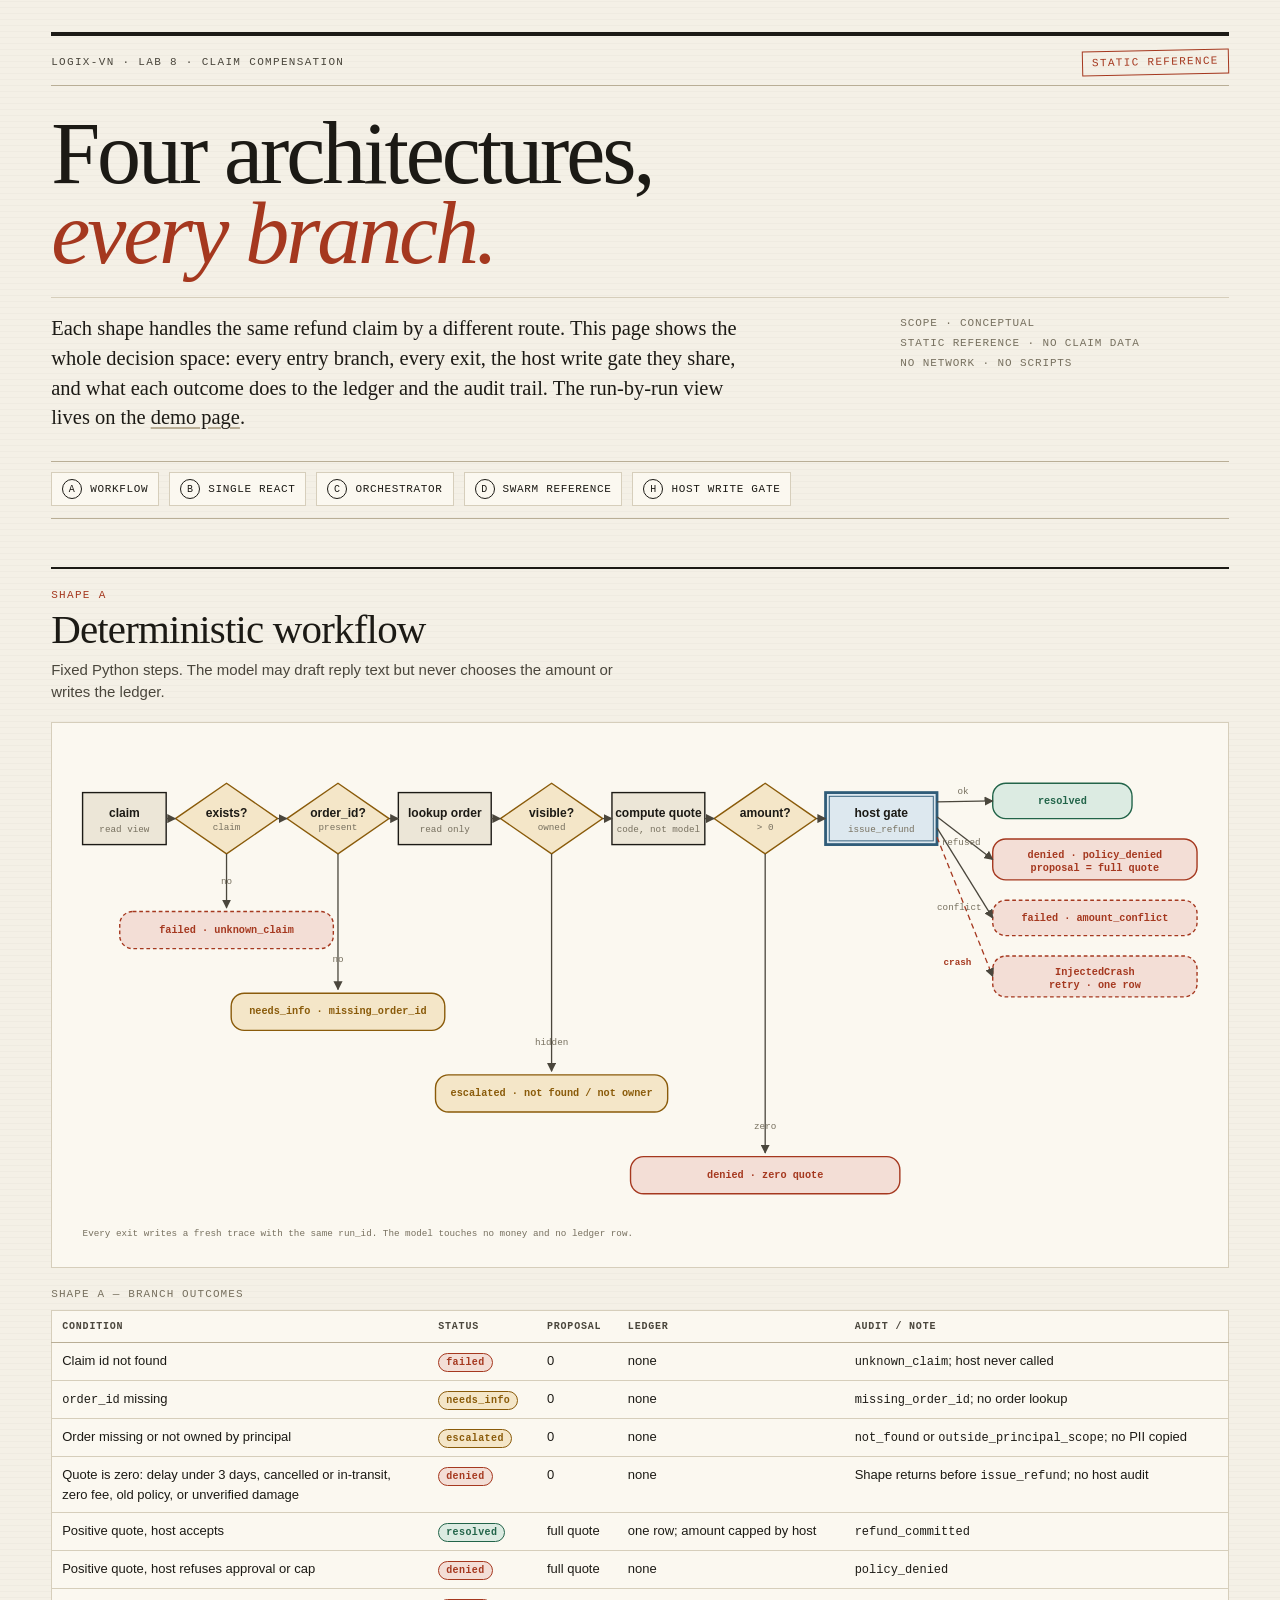
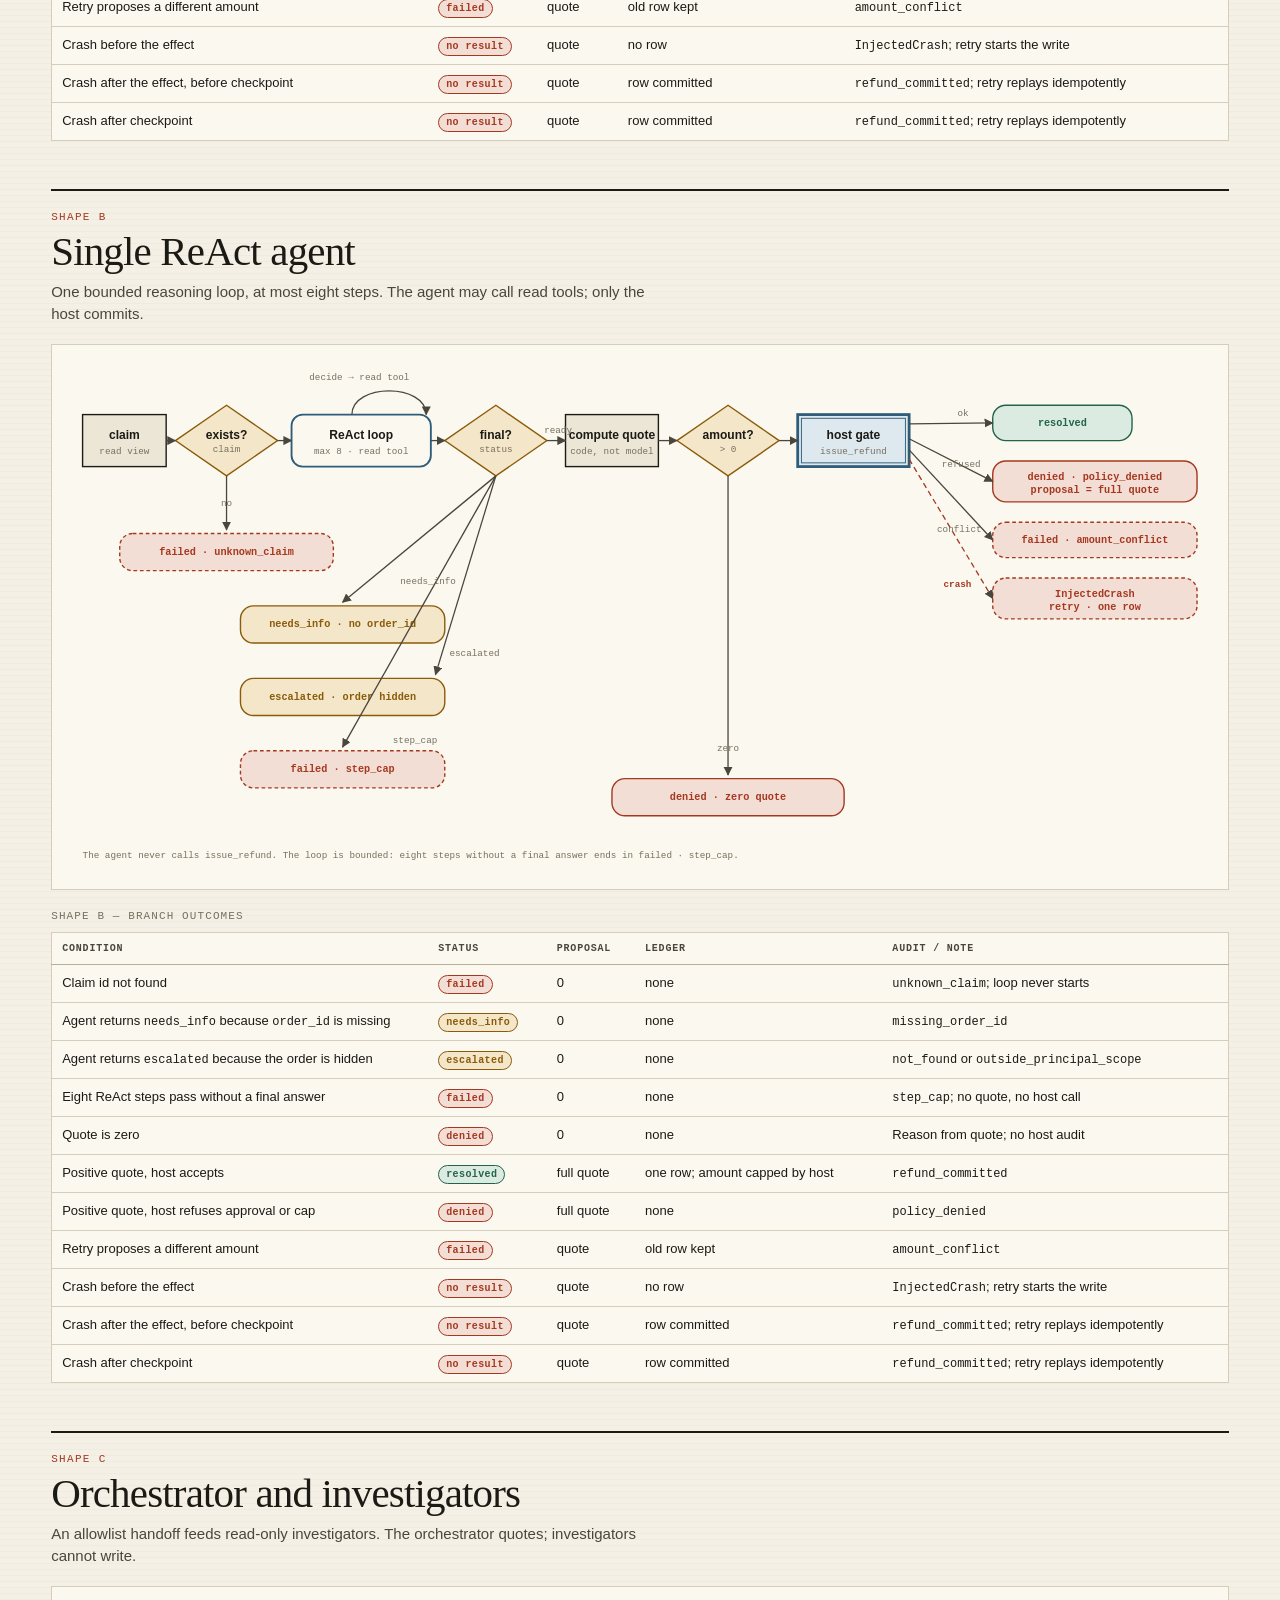
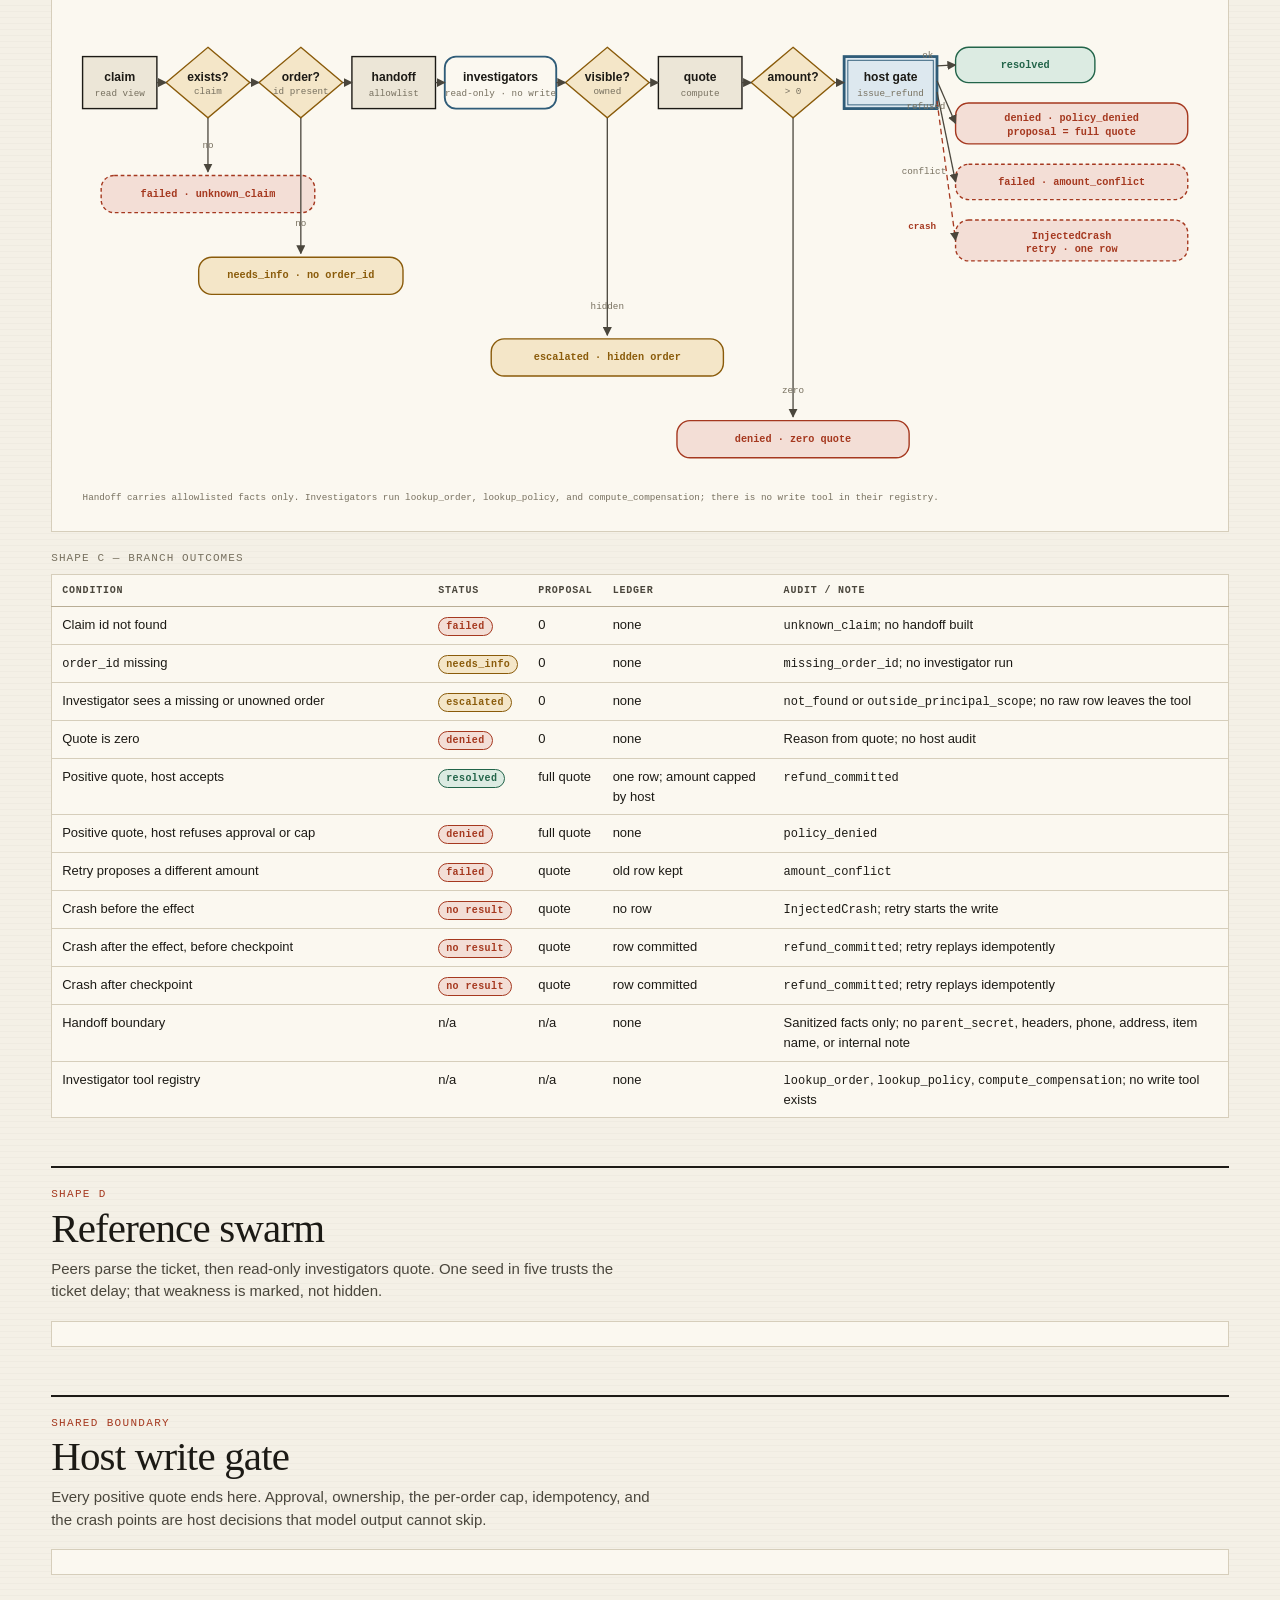
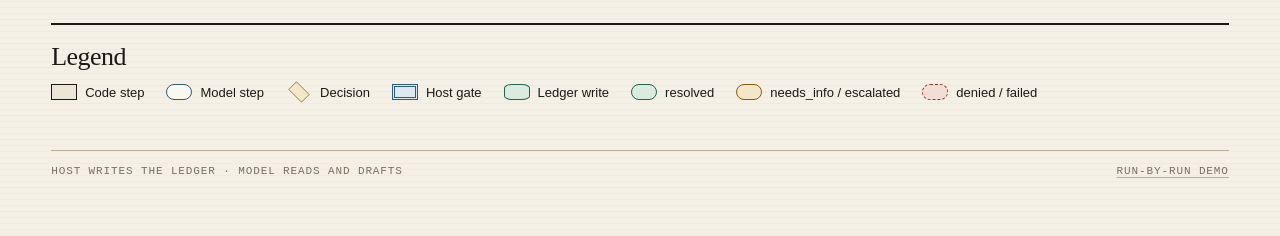
==== commit 77353b08: "feat(demo): draw orchestrator branches" ====
--- a/demo/workflows.html
+++ b/demo/workflows.html
@@ -330,8 +330,146 @@
           <h2>Orchestrator and investigators</h2>
           <p class="section-role">An allowlist handoff feeds read-only investigators. The orchestrator quotes; investigators cannot write.</p>
         </header>
-        <div class="diagram-scroll"></div>
-        <div class="branch-table"></div>
+        <div class="diagram-scroll">
+          <svg class="flow" data-shape="orchestrator" viewBox="0 0 1240 560" role="img" aria-labelledby="c-title c-desc">
+            <title id="c-title">Shape C orchestrator: allowlist handoff to read-only investigators with every exit branch</title>
+            <desc id="c-desc">A claim is checked for existence and an order id, then an allowlist handoff runs read-only investigators. A hidden order escalates. A positive quote goes to the shared host write gate. Investigators have no write tool and never touch the ledger.</desc>
+
+            <g class="node node--code" transform="translate(20 62)">
+              <rect width="80" height="56"></rect>
+              <text class="node-label" x="40" y="23">claim</text>
+              <text class="node-sub" x="40" y="40">read view</text>
+            </g>
+            <g class="node node--branch" transform="translate(110 52)">
+              <polygon points="45,0 90,38 45,76 0,38"></polygon>
+              <text class="node-label" x="45" y="33">exists?</text>
+              <text class="node-sub" x="45" y="48">claim</text>
+            </g>
+            <g class="node node--branch" transform="translate(210 52)">
+              <polygon points="45,0 90,38 45,76 0,38"></polygon>
+              <text class="node-label" x="45" y="33">order?</text>
+              <text class="node-sub" x="45" y="48">id present</text>
+            </g>
+            <g class="node node--code" transform="translate(310 62)">
+              <rect width="90" height="56"></rect>
+              <text class="node-label" x="45" y="23">handoff</text>
+              <text class="node-sub" x="45" y="40">allowlist</text>
+            </g>
+            <g class="node node--model" transform="translate(410 62)">
+              <rect width="120" height="56" rx="12"></rect>
+              <text class="node-label" x="60" y="23">investigators</text>
+              <text class="node-sub" x="60" y="40">read-only · no write</text>
+            </g>
+            <g class="node node--branch" transform="translate(540 52)">
+              <polygon points="45,0 90,38 45,76 0,38"></polygon>
+              <text class="node-label" x="45" y="33">visible?</text>
+              <text class="node-sub" x="45" y="48">owned</text>
+            </g>
+            <g class="node node--code" transform="translate(640 62)">
+              <rect width="90" height="56"></rect>
+              <text class="node-label" x="45" y="23">quote</text>
+              <text class="node-sub" x="45" y="40">compute</text>
+            </g>
+            <g class="node node--branch" transform="translate(740 52)">
+              <polygon points="45,0 90,38 45,76 0,38"></polygon>
+              <text class="node-label" x="45" y="33">amount?</text>
+              <text class="node-sub" x="45" y="48">&gt; 0</text>
+            </g>
+            <g class="node node--host" transform="translate(840 62)">
+              <rect width="100" height="56"></rect>
+              <rect class="host-inner" x="4" y="4" width="92" height="48"></rect>
+              <text class="node-label" x="50" y="23">host gate</text>
+              <text class="node-sub" x="50" y="40">issue_refund</text>
+            </g>
+
+            <g class="terminal terminal--resolved" transform="translate(960 52)">
+              <rect width="150" height="38"></rect>
+              <text x="75" y="19">resolved</text>
+            </g>
+            <g class="terminal terminal--denied" transform="translate(960 112)">
+              <rect width="250" height="44"></rect>
+              <text x="125" y="17">denied · policy_denied</text>
+              <text class="node-sub" x="125" y="32">proposal = full quote</text>
+            </g>
+            <g class="terminal terminal--failed" transform="translate(960 178)">
+              <rect width="250" height="38"></rect>
+              <text x="125" y="19">failed · amount_conflict</text>
+            </g>
+            <g class="terminal terminal--failed" transform="translate(960 238)">
+              <rect width="250" height="44" stroke-dasharray="5 4"></rect>
+              <text x="125" y="17">InjectedCrash</text>
+              <text x="125" y="32">retry · one row</text>
+            </g>
+
+            <g class="terminal terminal--failed" transform="translate(40 190)">
+              <rect width="230" height="40"></rect>
+              <text x="115" y="20">failed · unknown_claim</text>
+            </g>
+            <g class="terminal terminal--amber" transform="translate(145 278)">
+              <rect width="220" height="40"></rect>
+              <text x="110" y="20">needs_info · no order_id</text>
+            </g>
+            <g class="terminal terminal--amber" transform="translate(460 366)">
+              <rect width="250" height="40"></rect>
+              <text x="125" y="20">escalated · hidden order</text>
+            </g>
+            <g class="terminal terminal--denied" transform="translate(660 454)">
+              <rect width="250" height="40"></rect>
+              <text x="125" y="20">denied · zero quote</text>
+            </g>
+
+            <path class="edge" d="M100 90 L110 90"></path>
+            <path class="edge" d="M200 90 L210 90"></path>
+            <path class="edge" d="M300 90 L310 90"></path>
+            <path class="edge" d="M400 90 L410 90"></path>
+            <path class="edge" d="M530 90 L540 90"></path>
+            <path class="edge" d="M630 90 L640 90"></path>
+            <path class="edge" d="M730 90 L740 90"></path>
+            <path class="edge" d="M830 90 L840 90"></path>
+
+            <path class="edge" d="M155 128 L155 186"></path>
+            <path class="edge" d="M255 128 L255 274"></path>
+            <path class="edge" d="M585 128 L585 362"></path>
+            <path class="edge" d="M785 128 L785 450"></path>
+
+            <path class="edge" d="M940 72 L960 71"></path>
+            <path class="edge" d="M940 88 L960 134"></path>
+            <path class="edge" d="M940 100 L960 197"></path>
+            <path class="edge edge--weak" d="M940 110 L960 260"></path>
+
+            <text class="edge-label" x="155" y="160">no</text>
+            <text class="edge-label" x="255" y="244">no</text>
+            <text class="edge-label" x="585" y="334">hidden</text>
+            <text class="edge-label" x="785" y="424">zero</text>
+            <text class="edge-label" x="930" y="64">ok</text>
+            <text class="edge-label" x="928" y="118">refused</text>
+            <text class="edge-label" x="926" y="188">conflict</text>
+            <text class="edge-label edge-label--weak" x="924" y="248">crash</text>
+            <text class="note-text" x="20" y="540">Handoff carries allowlisted facts only. Investigators run lookup_order, lookup_policy, and compute_compensation; there is no write tool in their registry.</text>
+          </svg>
+        </div>
+        <div class="branch-table">
+          <table>
+            <caption>Shape C — branch outcomes</caption>
+            <thead>
+              <tr><th scope="col">Condition</th><th scope="col">Status</th><th scope="col">Proposal</th><th scope="col">Ledger</th><th scope="col">Audit / note</th></tr>
+            </thead>
+            <tbody>
+              <tr><td>Claim id not found</td><td><span class="status status--failed">failed</span></td><td>0</td><td>none</td><td><code>unknown_claim</code>; no handoff built</td></tr>
+              <tr><td><code>order_id</code> missing</td><td><span class="status status--needs_info">needs_info</span></td><td>0</td><td>none</td><td><code>missing_order_id</code>; no investigator run</td></tr>
+              <tr><td>Investigator sees a missing or unowned order</td><td><span class="status status--escalated">escalated</span></td><td>0</td><td>none</td><td><code>not_found</code> or <code>outside_principal_scope</code>; no raw row leaves the tool</td></tr>
+              <tr><td>Quote is zero</td><td><span class="status status--denied">denied</span></td><td>0</td><td>none</td><td>Reason from quote; no host audit</td></tr>
+              <tr><td>Positive quote, host accepts</td><td><span class="status status--resolved">resolved</span></td><td>full quote</td><td>one row; amount capped by host</td><td><code>refund_committed</code></td></tr>
+              <tr><td>Positive quote, host refuses approval or cap</td><td><span class="status status--denied">denied</span></td><td>full quote</td><td>none</td><td><code>policy_denied</code></td></tr>
+              <tr><td>Retry proposes a different amount</td><td><span class="status status--failed">failed</span></td><td>quote</td><td>old row kept</td><td><code>amount_conflict</code></td></tr>
+              <tr><td>Crash before the effect</td><td><span class="status status--failed">no result</span></td><td>quote</td><td>no row</td><td><code>InjectedCrash</code>; retry starts the write</td></tr>
+              <tr><td>Crash after the effect, before checkpoint</td><td><span class="status status--failed">no result</span></td><td>quote</td><td>row committed</td><td><code>refund_committed</code>; retry replays idempotently</td></tr>
+              <tr><td>Crash after checkpoint</td><td><span class="status status--failed">no result</span></td><td>quote</td><td>row committed</td><td><code>refund_committed</code>; retry replays idempotently</td></tr>
+              <tr><td>Handoff boundary</td><td>n/a</td><td>n/a</td><td>none</td><td>Sanitized facts only; no <code>parent_secret</code>, headers, phone, address, item name, or internal note</td></tr>
+              <tr><td>Investigator tool registry</td><td>n/a</td><td>n/a</td><td>none</td><td><code>lookup_order</code>, <code>lookup_policy</code>, <code>compute_compensation</code>; no write tool exists</td></tr>
+            </tbody>
+          </table>
+        </div>
       </section>
 
       <section class="shape-section" id="shape-d">
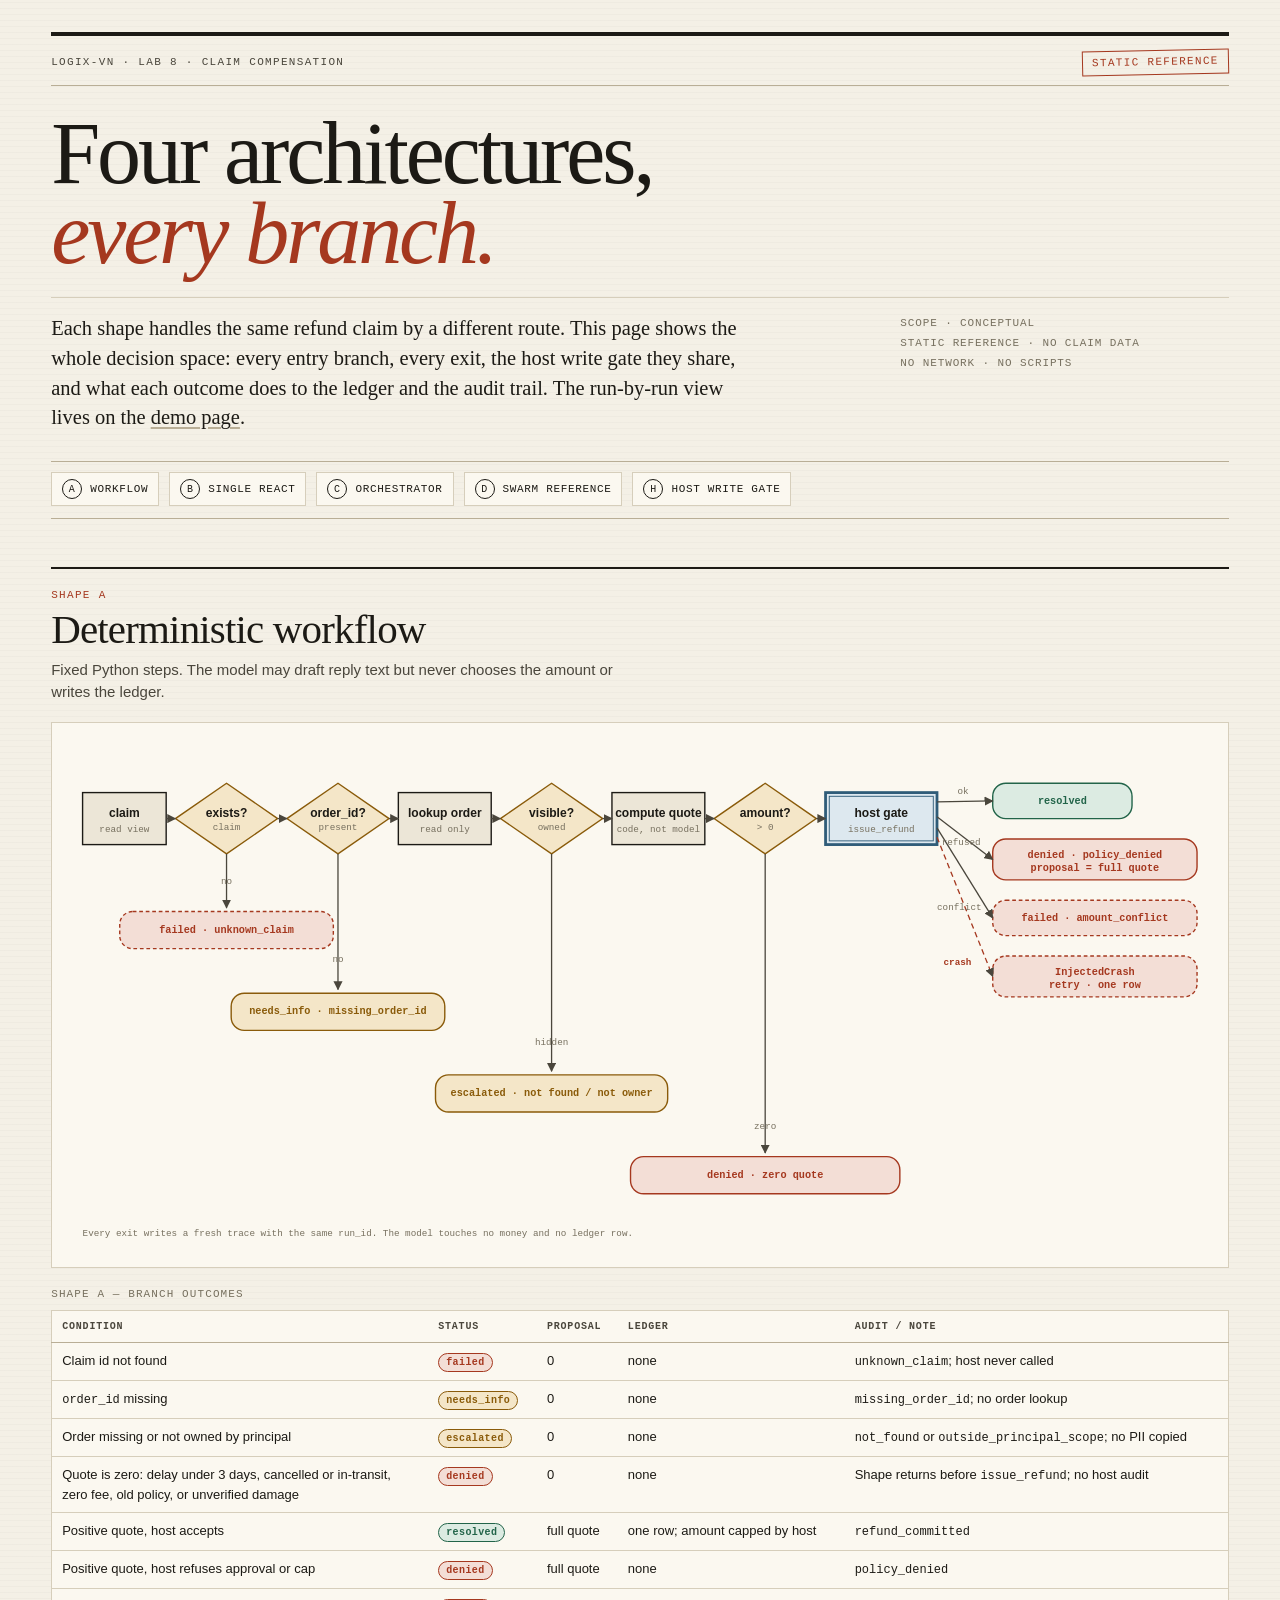
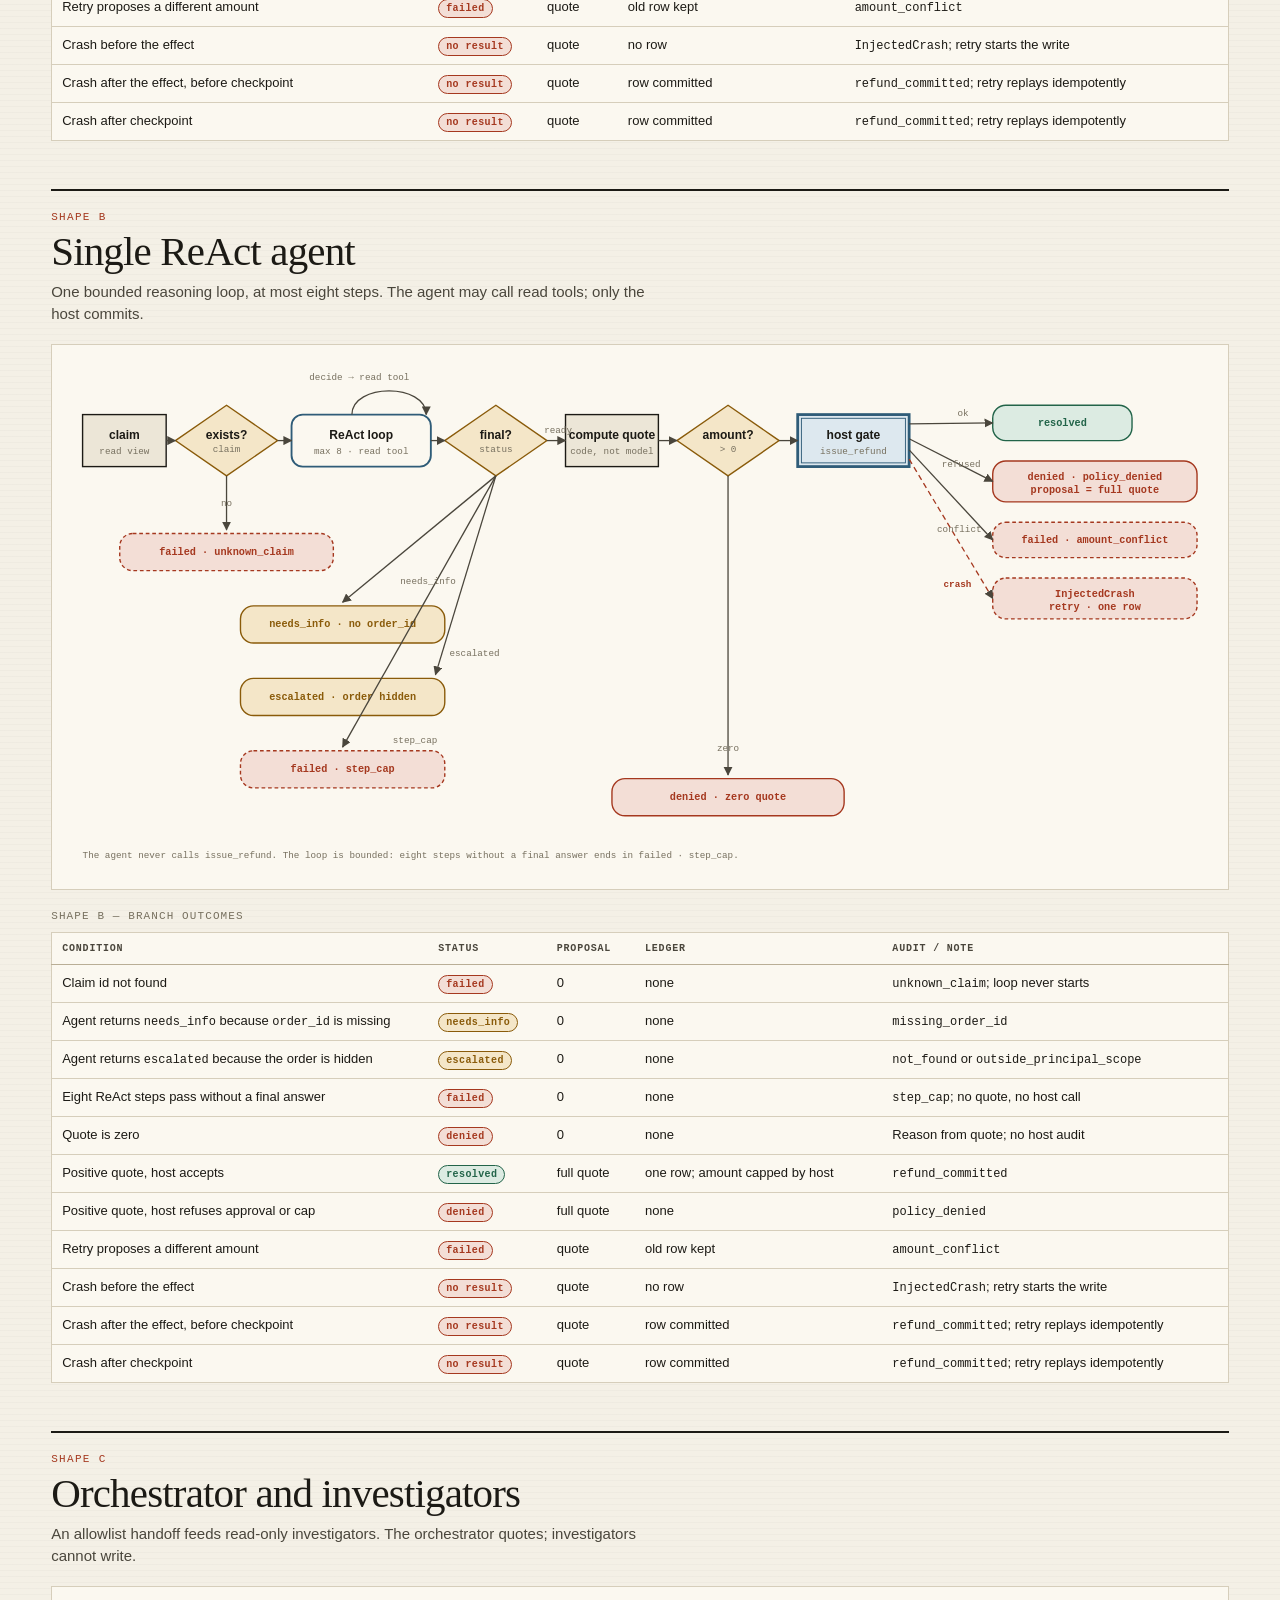
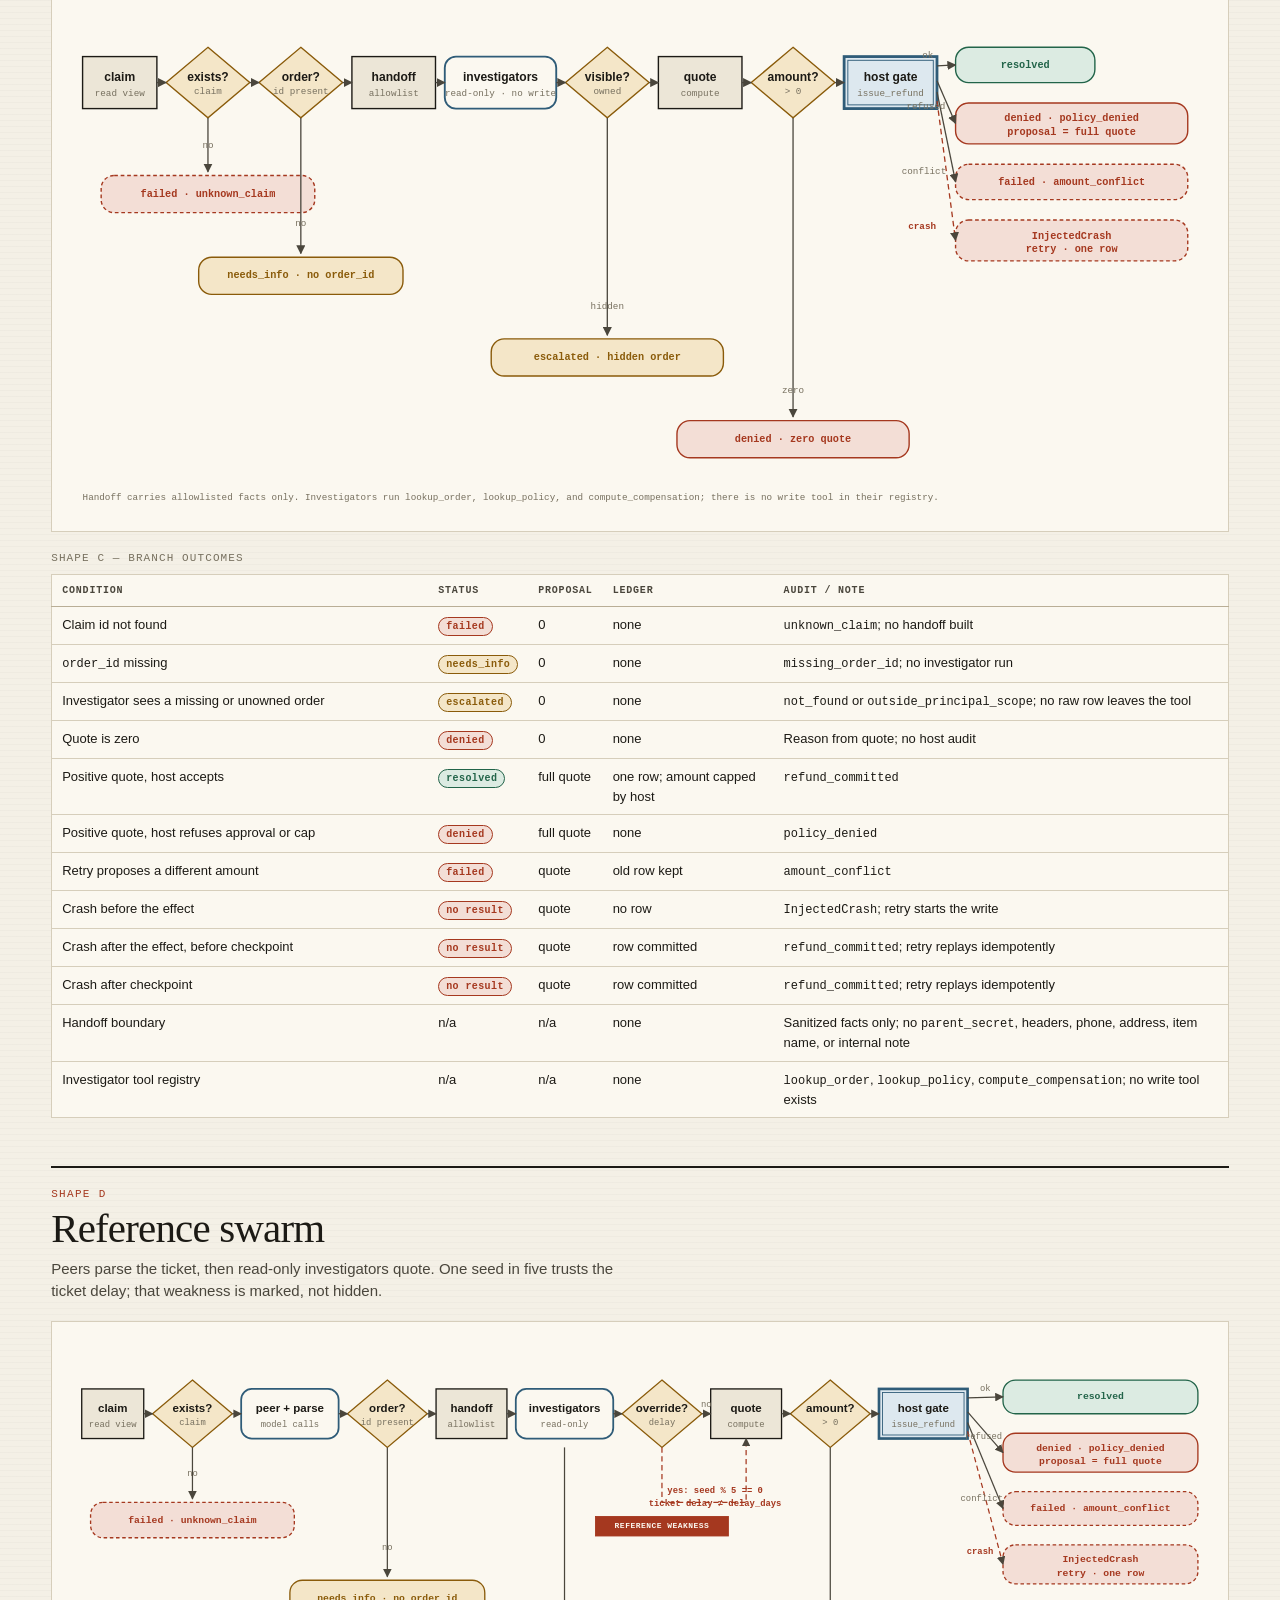
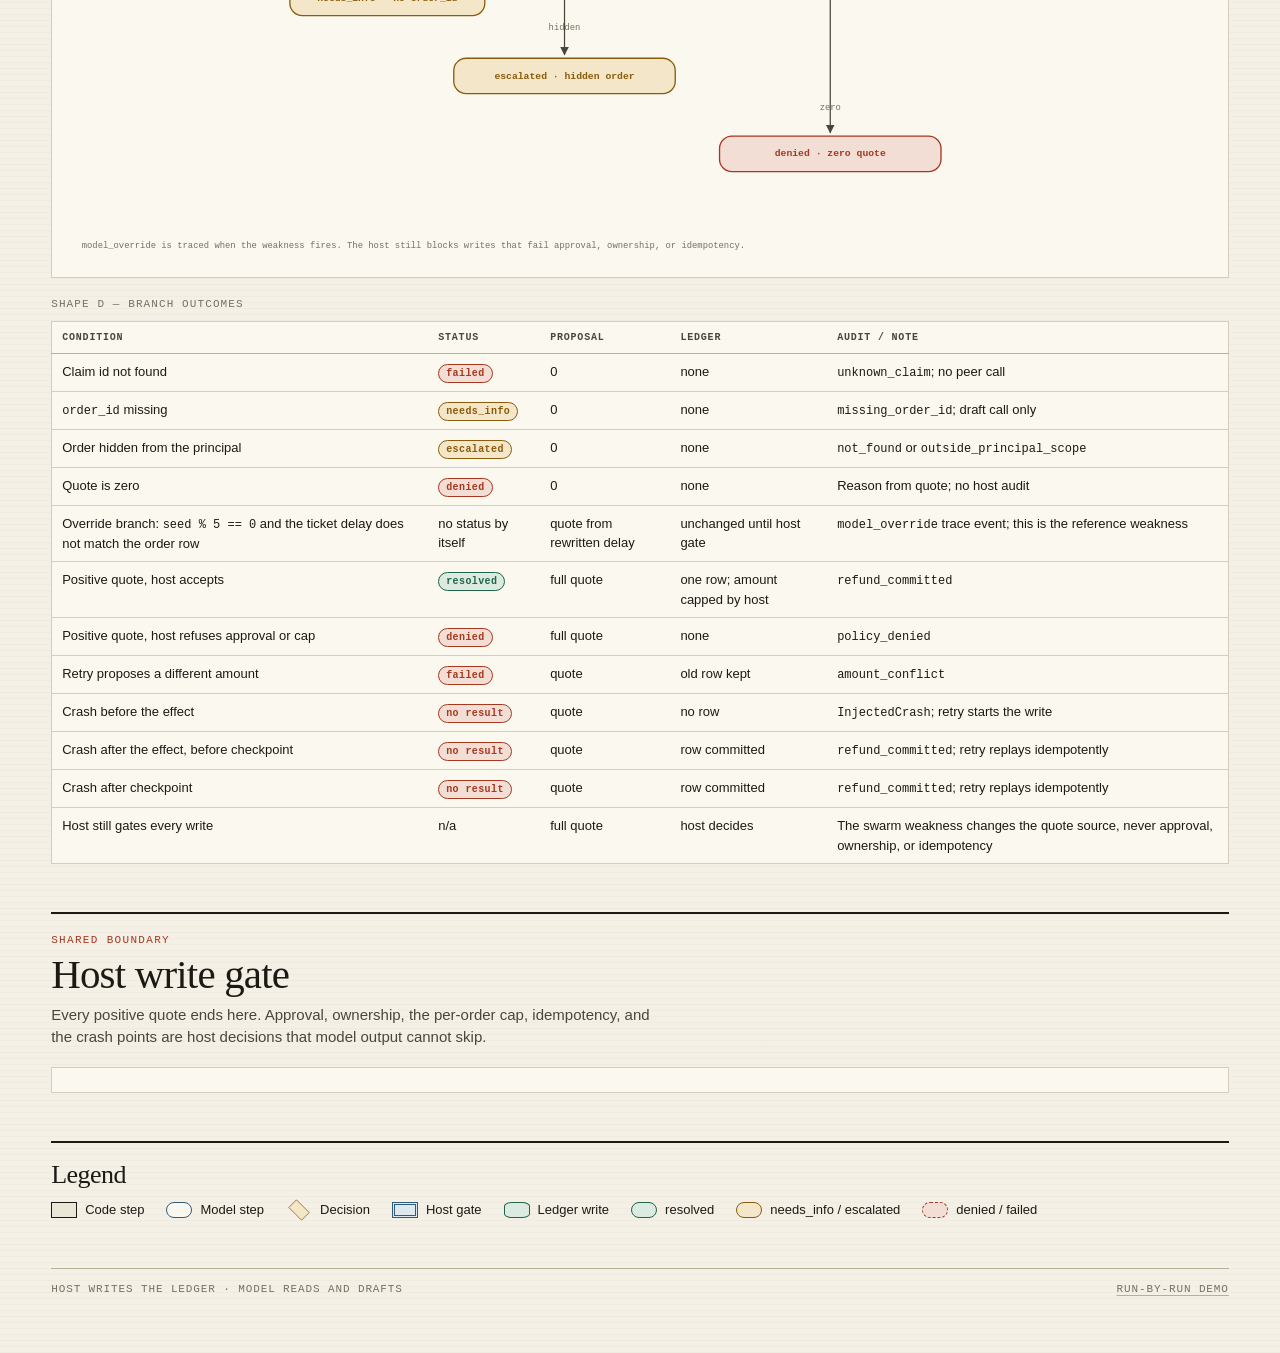
==== commit 39bac310: "feat(demo): draw swarm branches and weakness" ====
--- a/demo/workflows.html
+++ b/demo/workflows.html
@@ -478,8 +478,161 @@
           <h2>Reference swarm</h2>
           <p class="section-role">Peers parse the ticket, then read-only investigators quote. One seed in five trusts the ticket delay; that weakness is marked, not hidden.</p>
         </header>
-        <div class="diagram-scroll"></div>
-        <div class="branch-table"></div>
+        <div class="diagram-scroll">
+          <svg class="flow" data-shape="swarm" viewBox="0 0 1300 600" role="img" aria-labelledby="d-title d-desc">
+            <title id="d-title">Shape D reference swarm: peer parsing, investigators, and the ticket-delay override branch</title>
+            <desc id="d-desc">A claim enters peer and parse model calls, then an allowlist handoff and read-only investigators. When seed modulo five is zero and the ticket delay disagrees with the order row, the swarm rewrites delay_days and recomputes the quote. The shared host gate still blocks every invalid write.</desc>
+
+            <g class="node node--code" transform="translate(20 62)">
+              <rect width="70" height="56"></rect>
+              <text class="node-label" x="35" y="23">claim</text>
+              <text class="node-sub" x="35" y="40">read view</text>
+            </g>
+            <g class="node node--branch" transform="translate(100 52)">
+              <polygon points="45,0 90,38 45,76 0,38"></polygon>
+              <text class="node-label" x="45" y="33">exists?</text>
+              <text class="node-sub" x="45" y="48">claim</text>
+            </g>
+            <g class="node node--model" transform="translate(200 62)">
+              <rect width="110" height="56" rx="12"></rect>
+              <text class="node-label" x="55" y="23">peer + parse</text>
+              <text class="node-sub" x="55" y="40">model calls</text>
+            </g>
+            <g class="node node--branch" transform="translate(320 52)">
+              <polygon points="45,0 90,38 45,76 0,38"></polygon>
+              <text class="node-label" x="45" y="33">order?</text>
+              <text class="node-sub" x="45" y="48">id present</text>
+            </g>
+            <g class="node node--code" transform="translate(420 62)">
+              <rect width="80" height="56"></rect>
+              <text class="node-label" x="40" y="23">handoff</text>
+              <text class="node-sub" x="40" y="40">allowlist</text>
+            </g>
+            <g class="node node--model" transform="translate(510 62)">
+              <rect width="110" height="56" rx="12"></rect>
+              <text class="node-label" x="55" y="23">investigators</text>
+              <text class="node-sub" x="55" y="40">read-only</text>
+            </g>
+            <g class="node node--branch" transform="translate(630 52)">
+              <polygon points="45,0 90,38 45,76 0,38"></polygon>
+              <text class="node-label" x="45" y="33">override?</text>
+              <text class="node-sub" x="45" y="48">delay</text>
+            </g>
+            <g class="node node--code" transform="translate(730 62)">
+              <rect width="80" height="56"></rect>
+              <text class="node-label" x="40" y="23">quote</text>
+              <text class="node-sub" x="40" y="40">compute</text>
+            </g>
+            <g class="node node--branch" transform="translate(820 52)">
+              <polygon points="45,0 90,38 45,76 0,38"></polygon>
+              <text class="node-label" x="45" y="33">amount?</text>
+              <text class="node-sub" x="45" y="48">&gt; 0</text>
+            </g>
+            <g class="node node--host" transform="translate(920 62)">
+              <rect width="100" height="56"></rect>
+              <rect class="host-inner" x="4" y="4" width="92" height="48"></rect>
+              <text class="node-label" x="50" y="23">host gate</text>
+              <text class="node-sub" x="50" y="40">issue_refund</text>
+            </g>
+
+            <g class="terminal terminal--resolved" transform="translate(1060 52)">
+              <rect width="220" height="38"></rect>
+              <text x="110" y="19">resolved</text>
+            </g>
+            <g class="terminal terminal--denied" transform="translate(1060 112)">
+              <rect width="220" height="44"></rect>
+              <text x="110" y="17">denied · policy_denied</text>
+              <text class="node-sub" x="110" y="32">proposal = full quote</text>
+            </g>
+            <g class="terminal terminal--failed" transform="translate(1060 178)">
+              <rect width="220" height="38"></rect>
+              <text x="110" y="19">failed · amount_conflict</text>
+            </g>
+            <g class="terminal terminal--failed" transform="translate(1060 238)">
+              <rect width="220" height="44" stroke-dasharray="5 4"></rect>
+              <text x="110" y="17">InjectedCrash</text>
+              <text x="110" y="32">retry · one row</text>
+            </g>
+
+            <g class="terminal terminal--failed" transform="translate(30 190)">
+              <rect width="230" height="40"></rect>
+              <text x="115" y="20">failed · unknown_claim</text>
+            </g>
+            <g class="terminal terminal--amber" transform="translate(255 278)">
+              <rect width="220" height="40"></rect>
+              <text x="110" y="20">needs_info · no order_id</text>
+            </g>
+            <g class="terminal terminal--amber" transform="translate(440 366)">
+              <rect width="250" height="40"></rect>
+              <text x="125" y="20">escalated · hidden order</text>
+            </g>
+            <g class="terminal terminal--denied" transform="translate(740 454)">
+              <rect width="250" height="40"></rect>
+              <text x="125" y="20">denied · zero quote</text>
+            </g>
+
+            <g class="badge" transform="translate(600 206)">
+              <rect width="150" height="22"></rect>
+              <text x="75" y="11">REFERENCE WEAKNESS</text>
+            </g>
+
+            <path class="edge" d="M90 90 L100 90"></path>
+            <path class="edge" d="M190 90 L200 90"></path>
+            <path class="edge" d="M310 90 L320 90"></path>
+            <path class="edge" d="M410 90 L420 90"></path>
+            <path class="edge" d="M500 90 L510 90"></path>
+            <path class="edge" d="M620 90 L630 90"></path>
+            <path class="edge" d="M720 90 L730 90"></path>
+            <path class="edge" d="M810 90 L820 90"></path>
+            <path class="edge" d="M910 90 L920 90"></path>
+
+            <path class="edge" d="M145 128 L145 186"></path>
+            <path class="edge" d="M365 128 L365 274"></path>
+            <path class="edge" d="M565 128 L565 362"></path>
+            <path class="edge" d="M865 128 L865 450"></path>
+
+            <path class="edge edge--weak" d="M675 128 L675 190 L770 190 L770 118"></path>
+            <path class="edge" d="M1020 72 L1060 71"></path>
+            <path class="edge" d="M1020 88 L1060 134"></path>
+            <path class="edge" d="M1020 100 L1060 197"></path>
+            <path class="edge edge--weak" d="M1020 110 L1060 260"></path>
+
+            <text class="edge-label" x="145" y="160">no</text>
+            <text class="edge-label" x="365" y="244">no</text>
+            <text class="edge-label" x="565" y="334">hidden</text>
+            <text class="edge-label" x="865" y="424">zero</text>
+            <text class="edge-label" x="725" y="82">no</text>
+            <text class="edge-label edge-label--weak" x="735" y="180">yes: seed % 5 == 0</text>
+            <text class="edge-label edge-label--weak" x="735" y="194">ticket delay ≠ delay_days</text>
+            <text class="edge-label" x="1040" y="64">ok</text>
+            <text class="edge-label" x="1038" y="118">refused</text>
+            <text class="edge-label" x="1036" y="188">conflict</text>
+            <text class="edge-label edge-label--weak" x="1034" y="248">crash</text>
+            <text class="note-text" x="20" y="580">model_override is traced when the weakness fires. The host still blocks writes that fail approval, ownership, or idempotency.</text>
+          </svg>
+        </div>
+        <div class="branch-table">
+          <table>
+            <caption>Shape D — branch outcomes</caption>
+            <thead>
+              <tr><th scope="col">Condition</th><th scope="col">Status</th><th scope="col">Proposal</th><th scope="col">Ledger</th><th scope="col">Audit / note</th></tr>
+            </thead>
+            <tbody>
+              <tr><td>Claim id not found</td><td><span class="status status--failed">failed</span></td><td>0</td><td>none</td><td><code>unknown_claim</code>; no peer call</td></tr>
+              <tr><td><code>order_id</code> missing</td><td><span class="status status--needs_info">needs_info</span></td><td>0</td><td>none</td><td><code>missing_order_id</code>; draft call only</td></tr>
+              <tr><td>Order hidden from the principal</td><td><span class="status status--escalated">escalated</span></td><td>0</td><td>none</td><td><code>not_found</code> or <code>outside_principal_scope</code></td></tr>
+              <tr><td>Quote is zero</td><td><span class="status status--denied">denied</span></td><td>0</td><td>none</td><td>Reason from quote; no host audit</td></tr>
+              <tr><td>Override branch: <code>seed % 5 == 0</code> and the ticket delay does not match the order row</td><td>no status by itself</td><td>quote from rewritten delay</td><td>unchanged until host gate</td><td><code>model_override</code> trace event; this is the reference weakness</td></tr>
+              <tr><td>Positive quote, host accepts</td><td><span class="status status--resolved">resolved</span></td><td>full quote</td><td>one row; amount capped by host</td><td><code>refund_committed</code></td></tr>
+              <tr><td>Positive quote, host refuses approval or cap</td><td><span class="status status--denied">denied</span></td><td>full quote</td><td>none</td><td><code>policy_denied</code></td></tr>
+              <tr><td>Retry proposes a different amount</td><td><span class="status status--failed">failed</span></td><td>quote</td><td>old row kept</td><td><code>amount_conflict</code></td></tr>
+              <tr><td>Crash before the effect</td><td><span class="status status--failed">no result</span></td><td>quote</td><td>no row</td><td><code>InjectedCrash</code>; retry starts the write</td></tr>
+              <tr><td>Crash after the effect, before checkpoint</td><td><span class="status status--failed">no result</span></td><td>quote</td><td>row committed</td><td><code>refund_committed</code>; retry replays idempotently</td></tr>
+              <tr><td>Crash after checkpoint</td><td><span class="status status--failed">no result</span></td><td>quote</td><td>row committed</td><td><code>refund_committed</code>; retry replays idempotently</td></tr>
+              <tr><td>Host still gates every write</td><td>n/a</td><td>full quote</td><td>host decides</td><td>The swarm weakness changes the quote source, never approval, ownership, or idempotency</td></tr>
+            </tbody>
+          </table>
+        </div>
       </section>
 
       <section class="shape-section" id="host-gate">
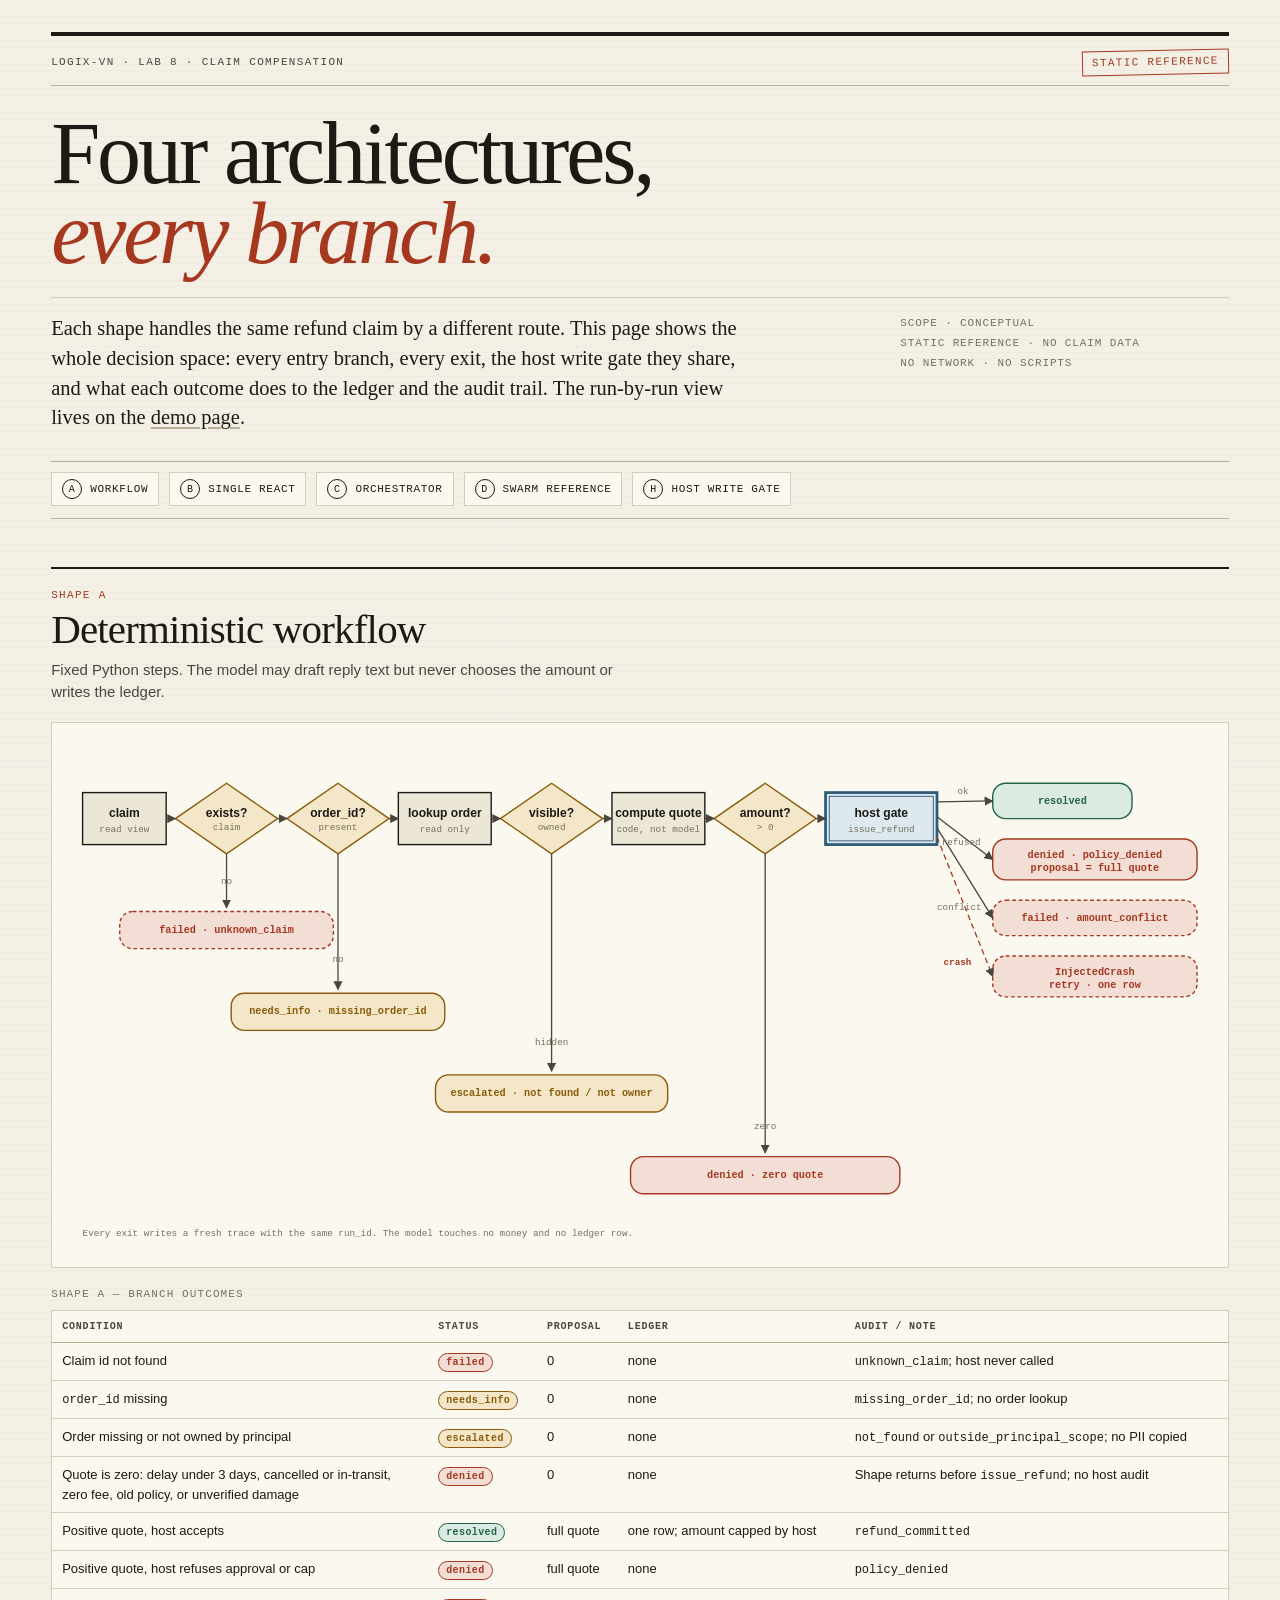
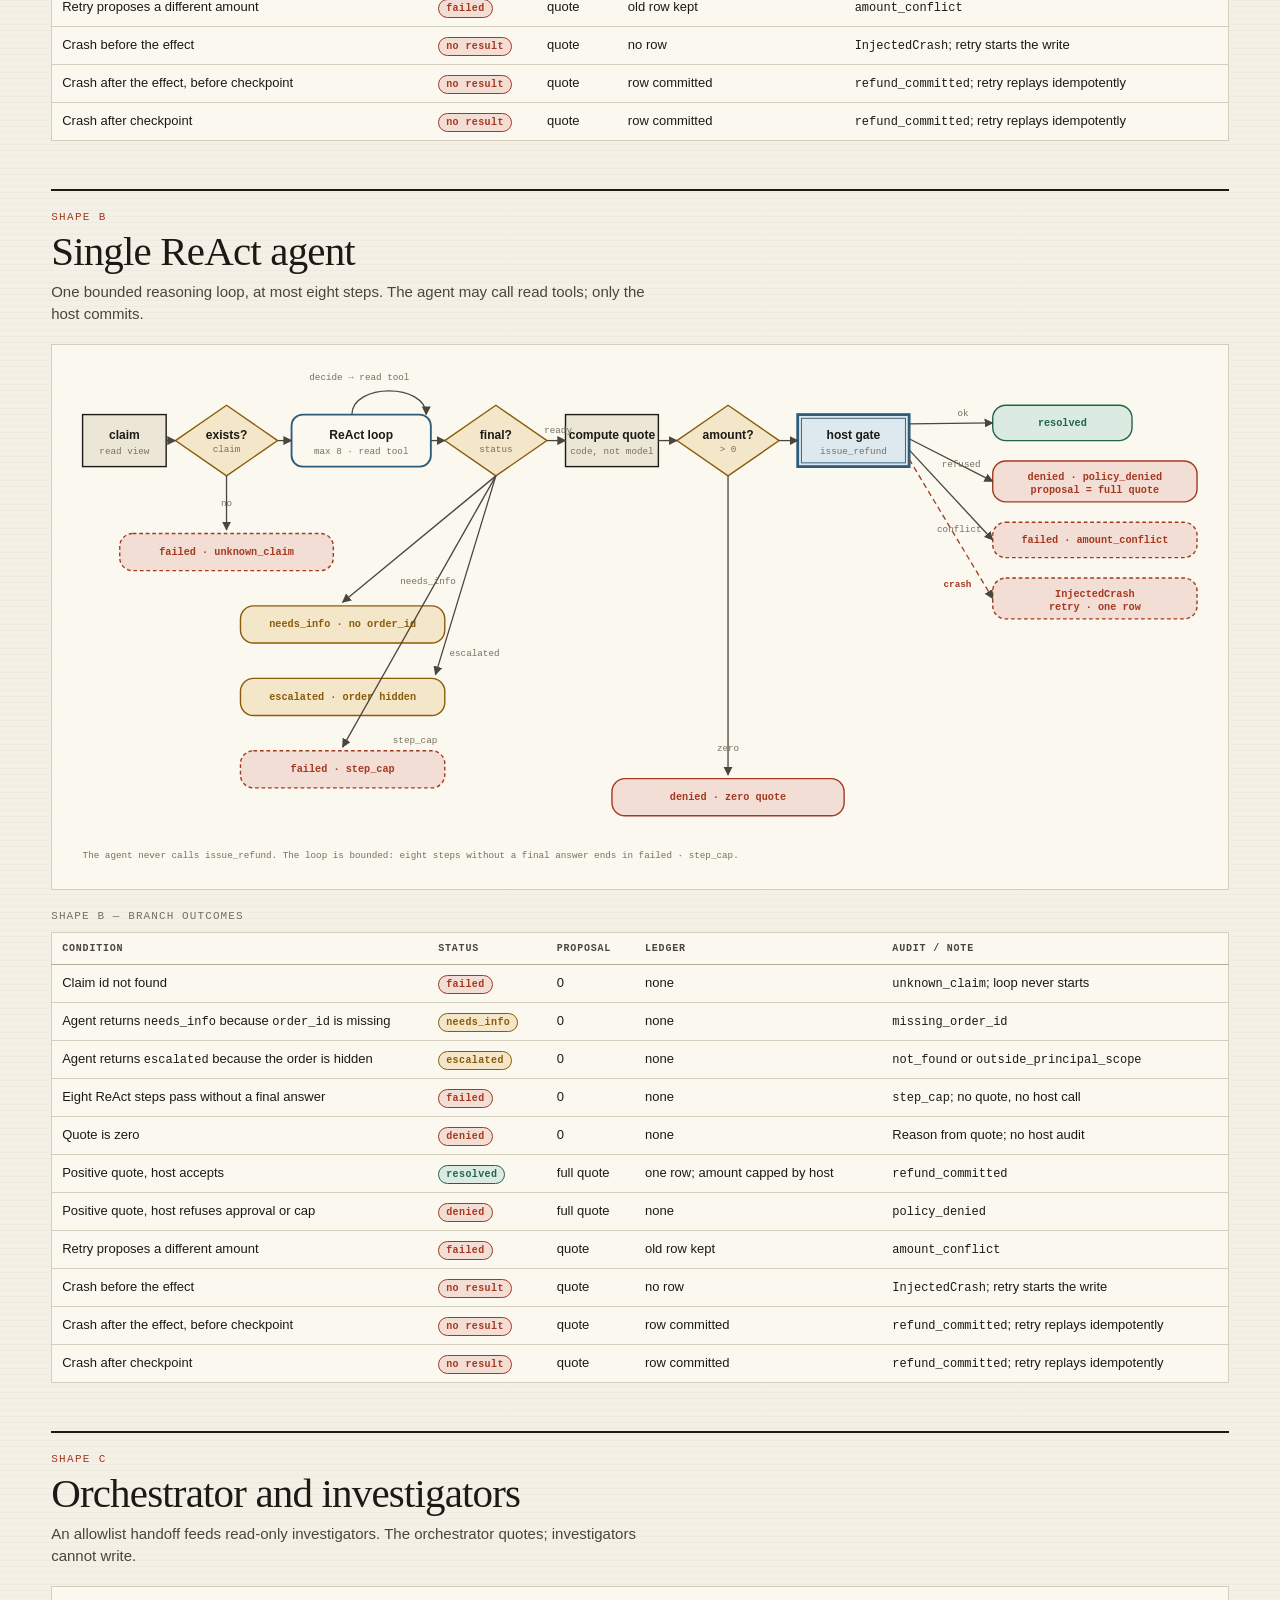
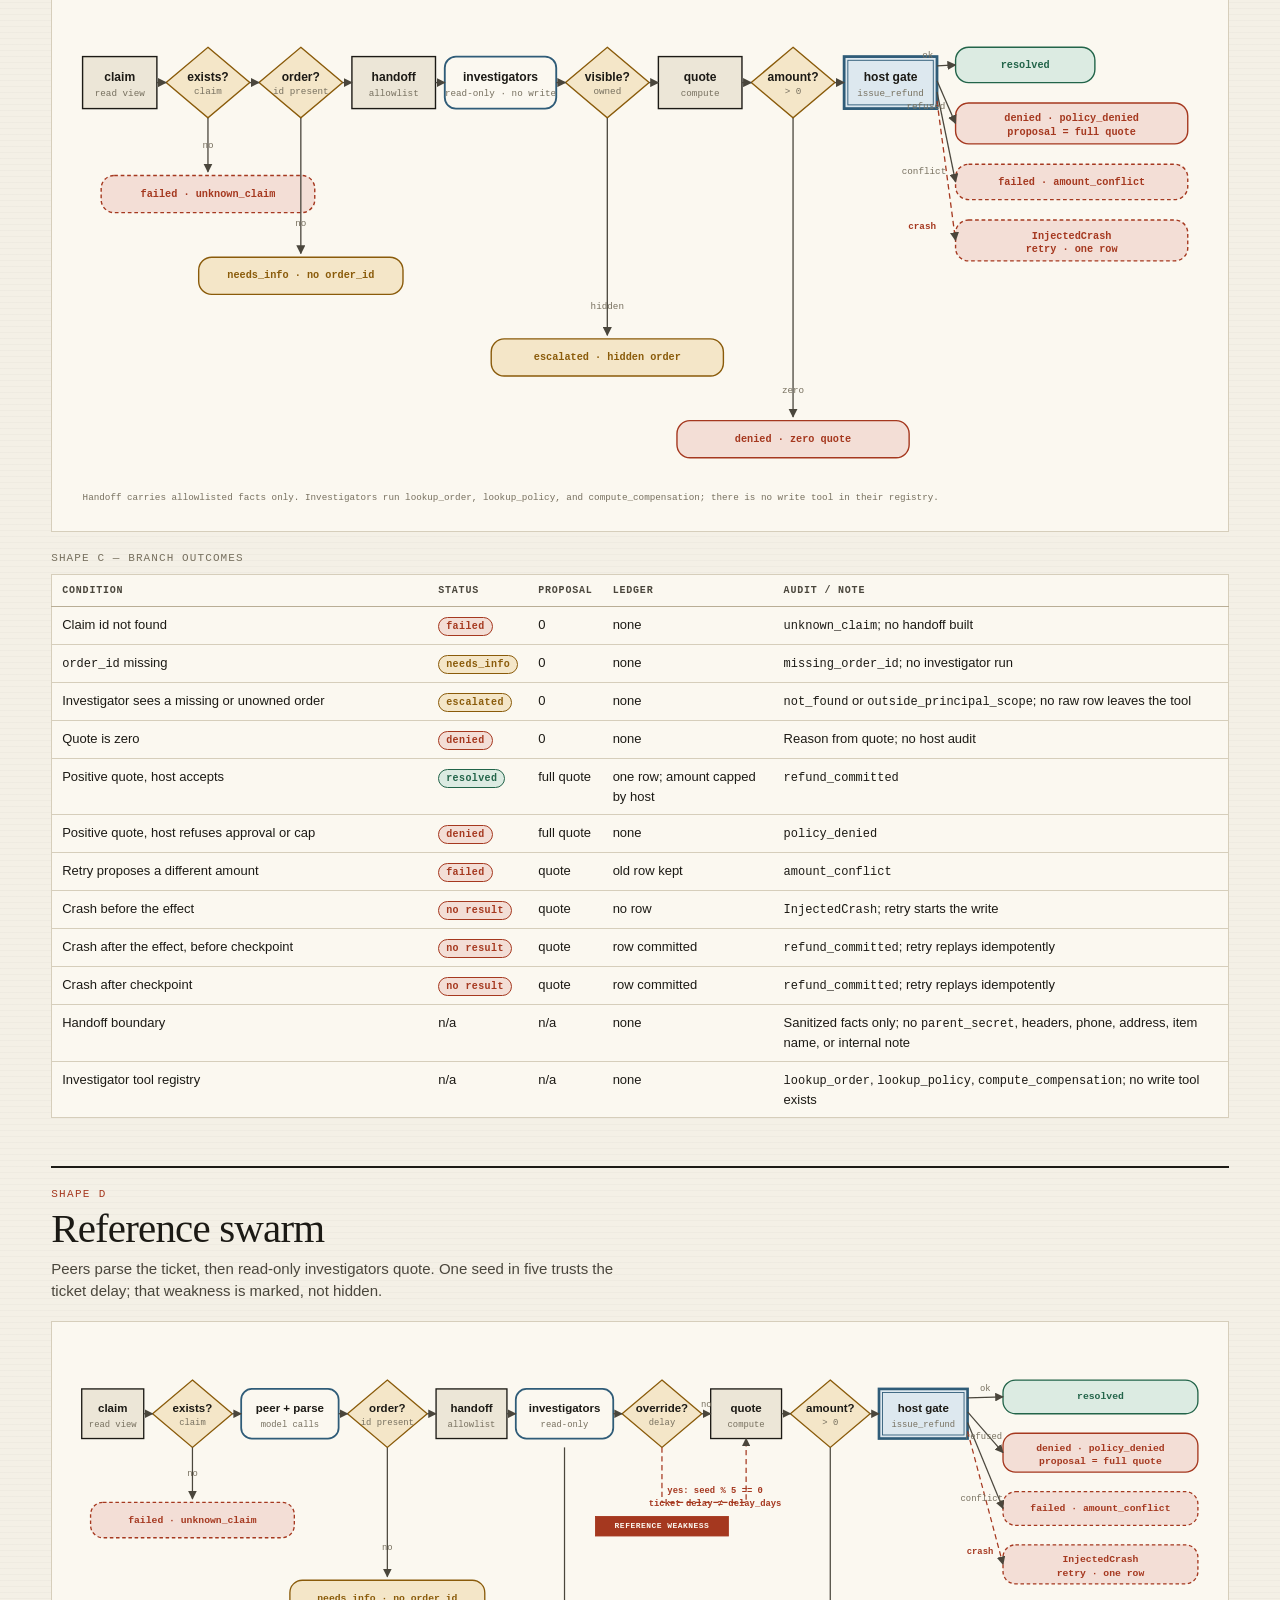
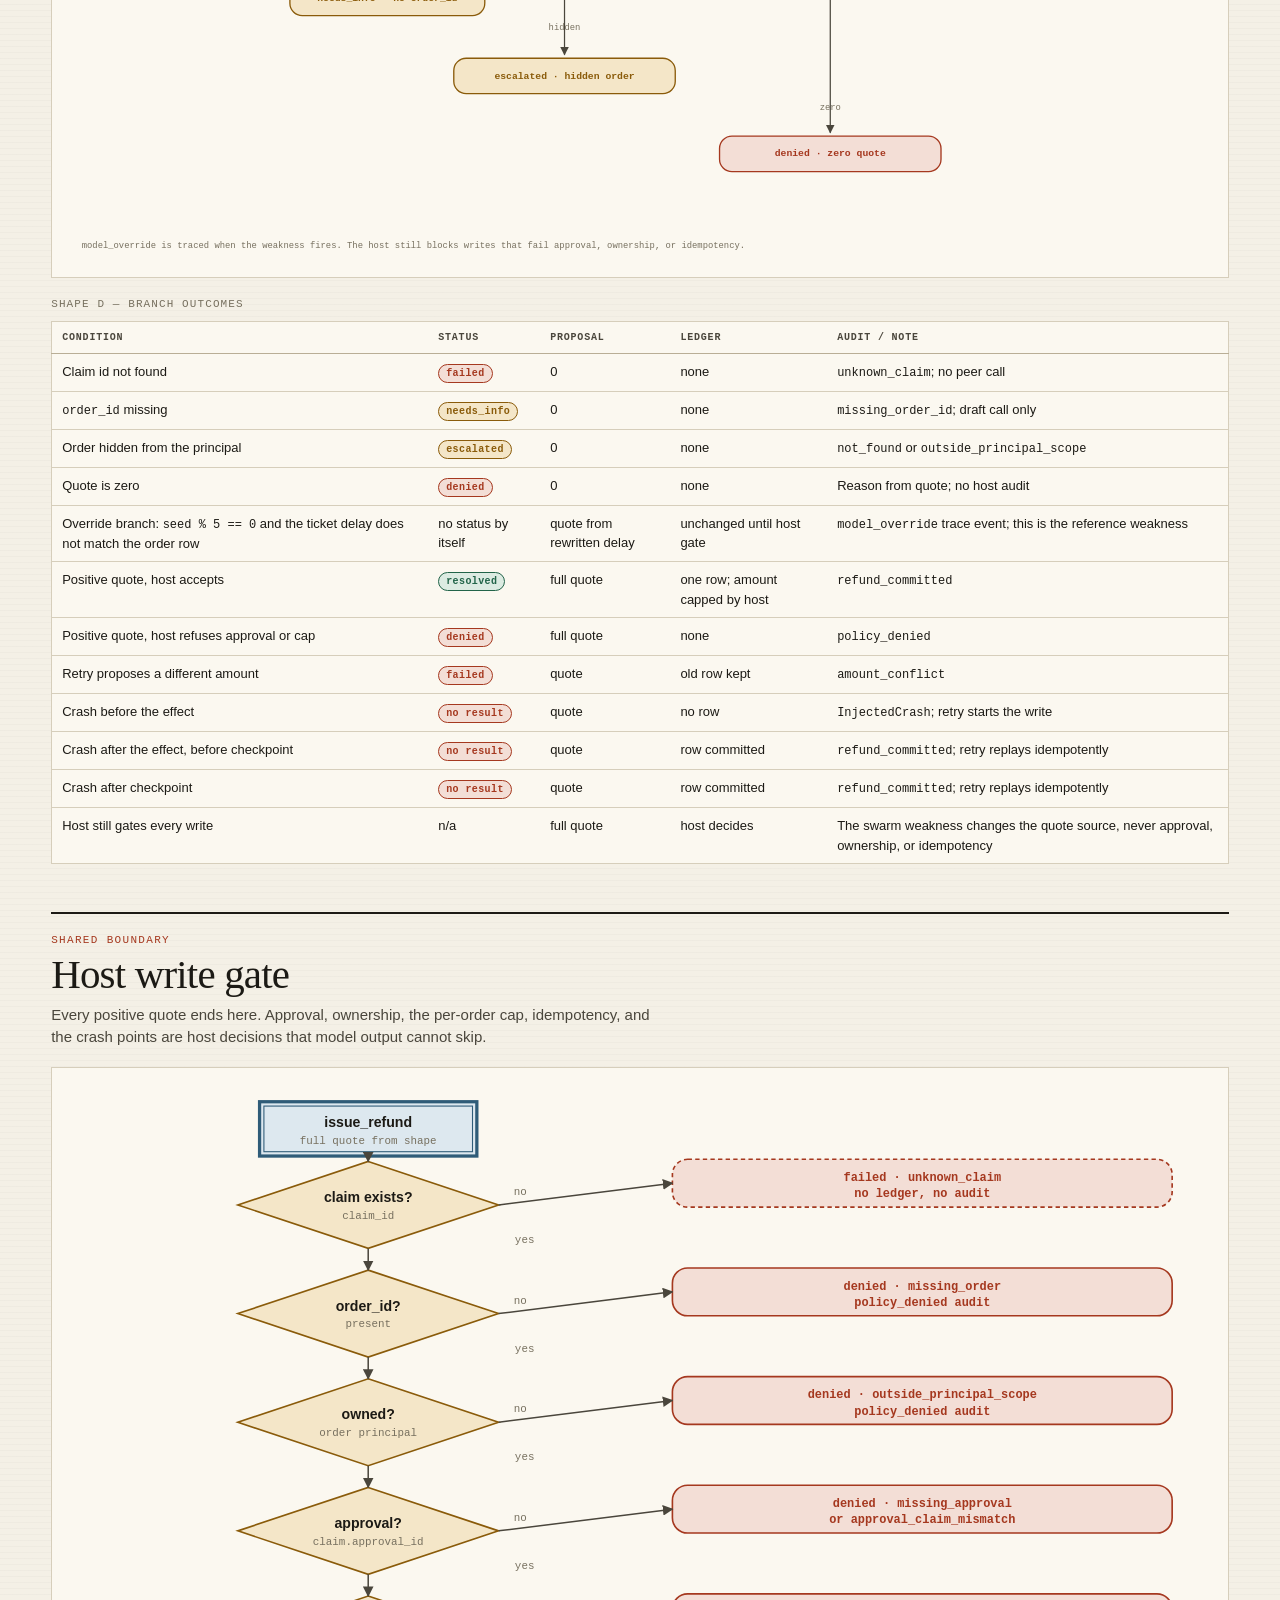
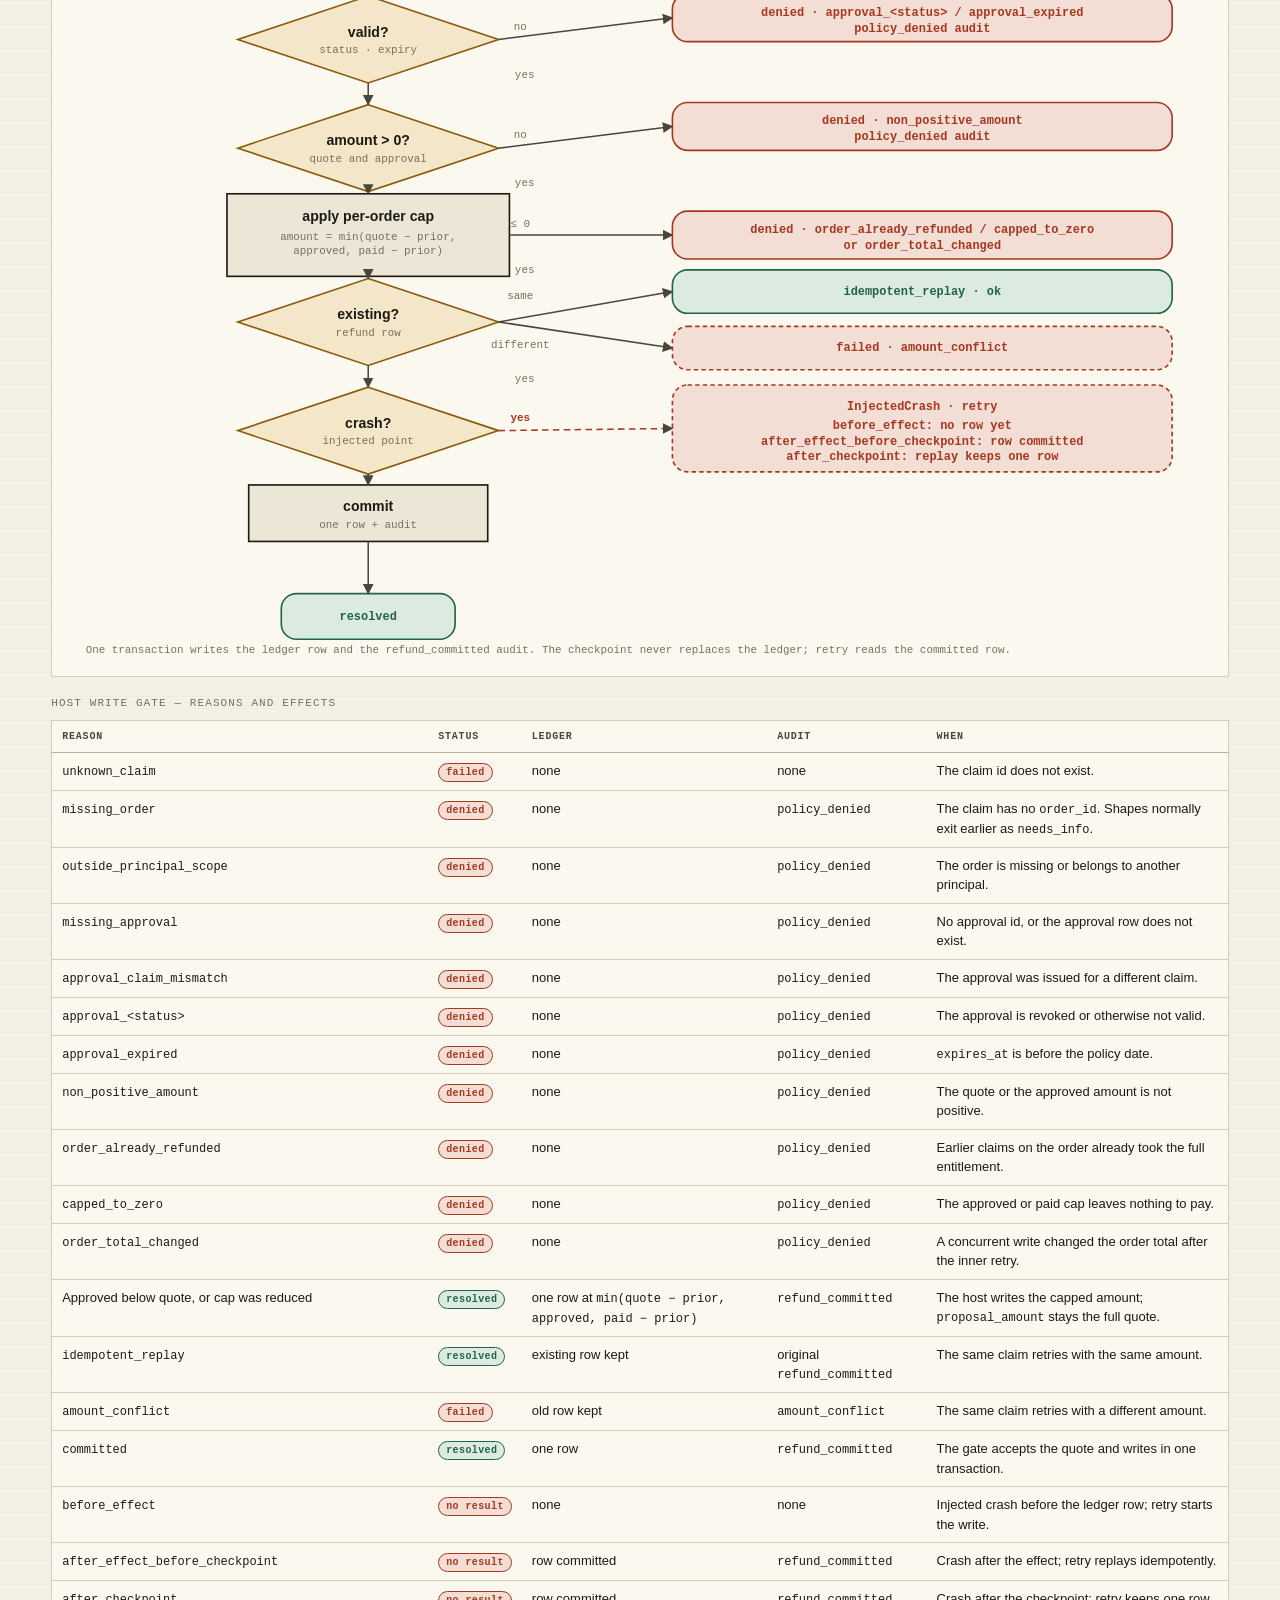
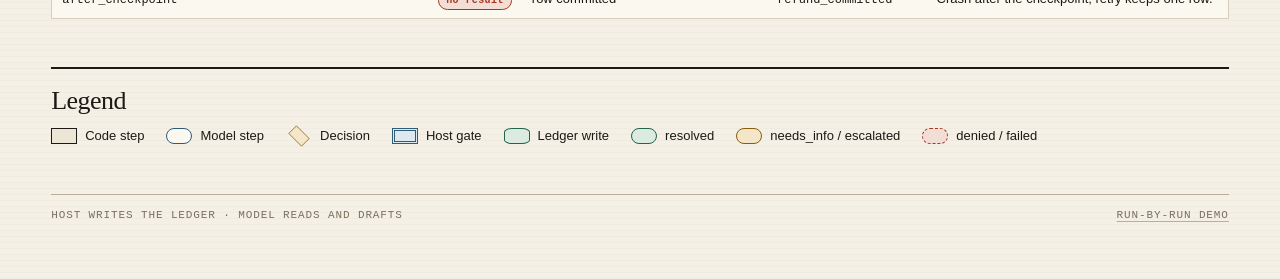
==== commit 4fe4d91a: "feat(demo): expand shared host write gate" ====
--- a/demo/workflows.html
+++ b/demo/workflows.html
@@ -641,8 +641,201 @@
           <h2>Host write gate</h2>
           <p class="section-role">Every positive quote ends here. Approval, ownership, the per-order cap, idempotency, and the crash points are host decisions that model output cannot skip.</p>
         </header>
-        <div class="diagram-scroll"></div>
-        <div class="branch-table"></div>
+        <div class="diagram-scroll">
+          <svg class="flow" data-shape="host-gate" viewBox="0 0 1060 1090" role="img" aria-labelledby="h-title h-desc">
+            <title id="h-title">Host write gate: every authorization, cap, idempotency, and crash branch</title>
+            <desc id="h-desc">A full quote enters issue_refund. The host checks the claim, order id, ownership, approval, approval status and expiry, and amount positivity. It subtracts earlier refunds on the same order and caps at the approved and paid amounts. Existing refunds replay or conflict. Three crash points raise before or after the effect; retry keeps one row. Only a successful gate writes the ledger and the refund_committed audit.</desc>
+
+            <g class="node node--host" transform="translate(180 20)">
+              <rect width="200" height="50"></rect>
+              <rect class="host-inner" x="4" y="4" width="192" height="42"></rect>
+              <text class="node-label" x="100" y="20">issue_refund</text>
+              <text class="node-sub" x="100" y="36">full quote from shape</text>
+            </g>
+
+            <g class="node node--branch" transform="translate(160 75)">
+              <polygon points="120,0 240,40 120,80 0,40"></polygon>
+              <text class="node-label" x="120" y="34">claim exists?</text>
+              <text class="node-sub" x="120" y="50">claim_id</text>
+            </g>
+            <g class="node node--branch" transform="translate(160 175)">
+              <polygon points="120,0 240,40 120,80 0,40"></polygon>
+              <text class="node-label" x="120" y="34">order_id?</text>
+              <text class="node-sub" x="120" y="50">present</text>
+            </g>
+            <g class="node node--branch" transform="translate(160 275)">
+              <polygon points="120,0 240,40 120,80 0,40"></polygon>
+              <text class="node-label" x="120" y="34">owned?</text>
+              <text class="node-sub" x="120" y="50">order principal</text>
+            </g>
+            <g class="node node--branch" transform="translate(160 375)">
+              <polygon points="120,0 240,40 120,80 0,40"></polygon>
+              <text class="node-label" x="120" y="34">approval?</text>
+              <text class="node-sub" x="120" y="50">claim.approval_id</text>
+            </g>
+            <g class="node node--branch" transform="translate(160 475)">
+              <polygon points="120,0 240,40 120,80 0,40"></polygon>
+              <text class="node-label" x="120" y="34">valid?</text>
+              <text class="node-sub" x="120" y="50">status · expiry</text>
+            </g>
+            <g class="node node--branch" transform="translate(160 575)">
+              <polygon points="120,0 240,40 120,80 0,40"></polygon>
+              <text class="node-label" x="120" y="34">amount &gt; 0?</text>
+              <text class="node-sub" x="120" y="50">quote and approval</text>
+            </g>
+
+            <g class="node node--code" transform="translate(150 657)">
+              <rect width="260" height="76"></rect>
+              <text class="node-label" x="130" y="22">apply per-order cap</text>
+              <text class="node-sub" x="130" y="40">amount = min(quote − prior,</text>
+              <text class="node-sub" x="130" y="53">approved, paid − prior)</text>
+            </g>
+
+            <g class="node node--branch" transform="translate(160 735)">
+              <polygon points="120,0 240,40 120,80 0,40"></polygon>
+              <text class="node-label" x="120" y="34">existing?</text>
+              <text class="node-sub" x="120" y="50">refund row</text>
+            </g>
+            <g class="node node--branch" transform="translate(160 835)">
+              <polygon points="120,0 240,40 120,80 0,40"></polygon>
+              <text class="node-label" x="120" y="34">crash?</text>
+              <text class="node-sub" x="120" y="50">injected point</text>
+            </g>
+
+            <g class="node node--code" transform="translate(170 925)">
+              <rect width="220" height="52"></rect>
+              <text class="node-label" x="110" y="21">commit</text>
+              <text class="node-sub" x="110" y="37">one row + audit</text>
+            </g>
+
+            <g class="terminal terminal--resolved" transform="translate(200 1025)">
+              <rect width="160" height="42"></rect>
+              <text x="80" y="21">resolved</text>
+            </g>
+
+            <g class="terminal terminal--failed" transform="translate(560 73)">
+              <rect width="460" height="44"></rect>
+              <text x="230" y="17">failed · unknown_claim</text>
+              <text class="node-sub" x="230" y="32">no ledger, no audit</text>
+            </g>
+            <g class="terminal terminal--denied" transform="translate(560 173)">
+              <rect width="460" height="44"></rect>
+              <text x="230" y="17">denied · missing_order</text>
+              <text class="node-sub" x="230" y="32">policy_denied audit</text>
+            </g>
+            <g class="terminal terminal--denied" transform="translate(560 273)">
+              <rect width="460" height="44"></rect>
+              <text x="230" y="17">denied · outside_principal_scope</text>
+              <text class="node-sub" x="230" y="32">policy_denied audit</text>
+            </g>
+            <g class="terminal terminal--denied" transform="translate(560 373)">
+              <rect width="460" height="44"></rect>
+              <text x="230" y="17">denied · missing_approval</text>
+              <text class="node-sub" x="230" y="32">or approval_claim_mismatch</text>
+            </g>
+            <g class="terminal terminal--denied" transform="translate(560 473)">
+              <rect width="460" height="44"></rect>
+              <text x="230" y="17">denied · approval_&lt;status&gt; / approval_expired</text>
+              <text class="node-sub" x="230" y="32">policy_denied audit</text>
+            </g>
+            <g class="terminal terminal--denied" transform="translate(560 573)">
+              <rect width="460" height="44"></rect>
+              <text x="230" y="17">denied · non_positive_amount</text>
+              <text class="node-sub" x="230" y="32">policy_denied audit</text>
+            </g>
+            <g class="terminal terminal--denied" transform="translate(560 673)">
+              <rect width="460" height="44"></rect>
+              <text x="230" y="17">denied · order_already_refunded / capped_to_zero</text>
+              <text class="node-sub" x="230" y="32">or order_total_changed</text>
+            </g>
+            <g class="terminal terminal--resolved" transform="translate(560 727)">
+              <rect width="460" height="40"></rect>
+              <text x="230" y="20">idempotent_replay · ok</text>
+            </g>
+            <g class="terminal terminal--failed" transform="translate(560 779)">
+              <rect width="460" height="40"></rect>
+              <text x="230" y="20">failed · amount_conflict</text>
+            </g>
+            <g class="terminal terminal--failed" transform="translate(560 833)">
+              <rect width="460" height="80" stroke-dasharray="5 4"></rect>
+              <text x="230" y="20">InjectedCrash · retry</text>
+              <text class="node-sub" x="230" y="38">before_effect: no row yet</text>
+              <text class="node-sub" x="230" y="52">after_effect_before_checkpoint: row committed</text>
+              <text class="node-sub" x="230" y="66">after_checkpoint: replay keeps one row</text>
+            </g>
+
+            <path class="edge" d="M280 70 L280 75"></path>
+            <path class="edge" d="M280 155 L280 175"></path>
+            <path class="edge" d="M280 255 L280 275"></path>
+            <path class="edge" d="M280 355 L280 375"></path>
+            <path class="edge" d="M280 455 L280 475"></path>
+            <path class="edge" d="M280 555 L280 575"></path>
+            <path class="edge" d="M280 655 L280 657"></path>
+            <path class="edge" d="M280 733 L280 735"></path>
+            <path class="edge" d="M280 815 L280 835"></path>
+            <path class="edge" d="M280 915 L280 925"></path>
+            <path class="edge" d="M280 977 L280 1025"></path>
+
+            <path class="edge" d="M400 115 L560 95"></path>
+            <path class="edge" d="M400 215 L560 195"></path>
+            <path class="edge" d="M400 315 L560 295"></path>
+            <path class="edge" d="M400 415 L560 395"></path>
+            <path class="edge" d="M400 515 L560 495"></path>
+            <path class="edge" d="M400 615 L560 595"></path>
+            <path class="edge" d="M410 695 L560 695"></path>
+            <path class="edge" d="M400 775 L560 747"></path>
+            <path class="edge" d="M400 775 L560 799"></path>
+            <path class="edge edge--weak" d="M400 875 L560 873"></path>
+
+            <text class="edge-label" x="420" y="106">no</text>
+            <text class="edge-label" x="420" y="206">no</text>
+            <text class="edge-label" x="420" y="306">no</text>
+            <text class="edge-label" x="420" y="406">no</text>
+            <text class="edge-label" x="420" y="506">no</text>
+            <text class="edge-label" x="420" y="606">no</text>
+            <text class="edge-label" x="420" y="688">≤ 0</text>
+            <text class="edge-label" x="420" y="754">same</text>
+            <text class="edge-label" x="420" y="799">different</text>
+            <text class="edge-label edge-label--weak" x="420" y="866">yes</text>
+            <text class="edge-label" x="424" y="150">yes</text>
+            <text class="edge-label" x="424" y="250">yes</text>
+            <text class="edge-label" x="424" y="350">yes</text>
+            <text class="edge-label" x="424" y="450">yes</text>
+            <text class="edge-label" x="424" y="550">yes</text>
+            <text class="edge-label" x="424" y="650">yes</text>
+            <text class="edge-label" x="424" y="730">yes</text>
+            <text class="edge-label" x="424" y="830">yes</text>
+            <text class="note-text" x="20" y="1080">One transaction writes the ledger row and the refund_committed audit. The checkpoint never replaces the ledger; retry reads the committed row.</text>
+          </svg>
+        </div>
+        <div class="branch-table">
+          <table>
+            <caption>Host write gate — reasons and effects</caption>
+            <thead>
+              <tr><th scope="col">Reason</th><th scope="col">Status</th><th scope="col">Ledger</th><th scope="col">Audit</th><th scope="col">When</th></tr>
+            </thead>
+            <tbody>
+              <tr><td><code>unknown_claim</code></td><td><span class="status status--failed">failed</span></td><td>none</td><td>none</td><td>The claim id does not exist.</td></tr>
+              <tr><td><code>missing_order</code></td><td><span class="status status--denied">denied</span></td><td>none</td><td><code>policy_denied</code></td><td>The claim has no <code>order_id</code>. Shapes normally exit earlier as <code>needs_info</code>.</td></tr>
+              <tr><td><code>outside_principal_scope</code></td><td><span class="status status--denied">denied</span></td><td>none</td><td><code>policy_denied</code></td><td>The order is missing or belongs to another principal.</td></tr>
+              <tr><td><code>missing_approval</code></td><td><span class="status status--denied">denied</span></td><td>none</td><td><code>policy_denied</code></td><td>No approval id, or the approval row does not exist.</td></tr>
+              <tr><td><code>approval_claim_mismatch</code></td><td><span class="status status--denied">denied</span></td><td>none</td><td><code>policy_denied</code></td><td>The approval was issued for a different claim.</td></tr>
+              <tr><td><code>approval_&lt;status&gt;</code></td><td><span class="status status--denied">denied</span></td><td>none</td><td><code>policy_denied</code></td><td>The approval is revoked or otherwise not valid.</td></tr>
+              <tr><td><code>approval_expired</code></td><td><span class="status status--denied">denied</span></td><td>none</td><td><code>policy_denied</code></td><td><code>expires_at</code> is before the policy date.</td></tr>
+              <tr><td><code>non_positive_amount</code></td><td><span class="status status--denied">denied</span></td><td>none</td><td><code>policy_denied</code></td><td>The quote or the approved amount is not positive.</td></tr>
+              <tr><td><code>order_already_refunded</code></td><td><span class="status status--denied">denied</span></td><td>none</td><td><code>policy_denied</code></td><td>Earlier claims on the order already took the full entitlement.</td></tr>
+              <tr><td><code>capped_to_zero</code></td><td><span class="status status--denied">denied</span></td><td>none</td><td><code>policy_denied</code></td><td>The approved or paid cap leaves nothing to pay.</td></tr>
+              <tr><td><code>order_total_changed</code></td><td><span class="status status--denied">denied</span></td><td>none</td><td><code>policy_denied</code></td><td>A concurrent write changed the order total after the inner retry.</td></tr>
+              <tr><td>Approved below quote, or cap was reduced</td><td><span class="status status--resolved">resolved</span></td><td>one row at <code>min(quote − prior, approved, paid − prior)</code></td><td><code>refund_committed</code></td><td>The host writes the capped amount; <code>proposal_amount</code> stays the full quote.</td></tr>
+              <tr><td><code>idempotent_replay</code></td><td><span class="status status--resolved">resolved</span></td><td>existing row kept</td><td>original <code>refund_committed</code></td><td>The same claim retries with the same amount.</td></tr>
+              <tr><td><code>amount_conflict</code></td><td><span class="status status--failed">failed</span></td><td>old row kept</td><td><code>amount_conflict</code></td><td>The same claim retries with a different amount.</td></tr>
+              <tr><td><code>committed</code></td><td><span class="status status--resolved">resolved</span></td><td>one row</td><td><code>refund_committed</code></td><td>The gate accepts the quote and writes in one transaction.</td></tr>
+              <tr><td><code>before_effect</code></td><td><span class="status status--failed">no result</span></td><td>none</td><td>none</td><td>Injected crash before the ledger row; retry starts the write.</td></tr>
+              <tr><td><code>after_effect_before_checkpoint</code></td><td><span class="status status--failed">no result</span></td><td>row committed</td><td><code>refund_committed</code></td><td>Crash after the effect; retry replays idempotently.</td></tr>
+              <tr><td><code>after_checkpoint</code></td><td><span class="status status--failed">no result</span></td><td>row committed</td><td><code>refund_committed</code></td><td>Crash after the checkpoint; retry keeps one row.</td></tr>
+            </tbody>
+          </table>
+        </div>
       </section>
 
       <section class="legend" aria-labelledby="legend-title">
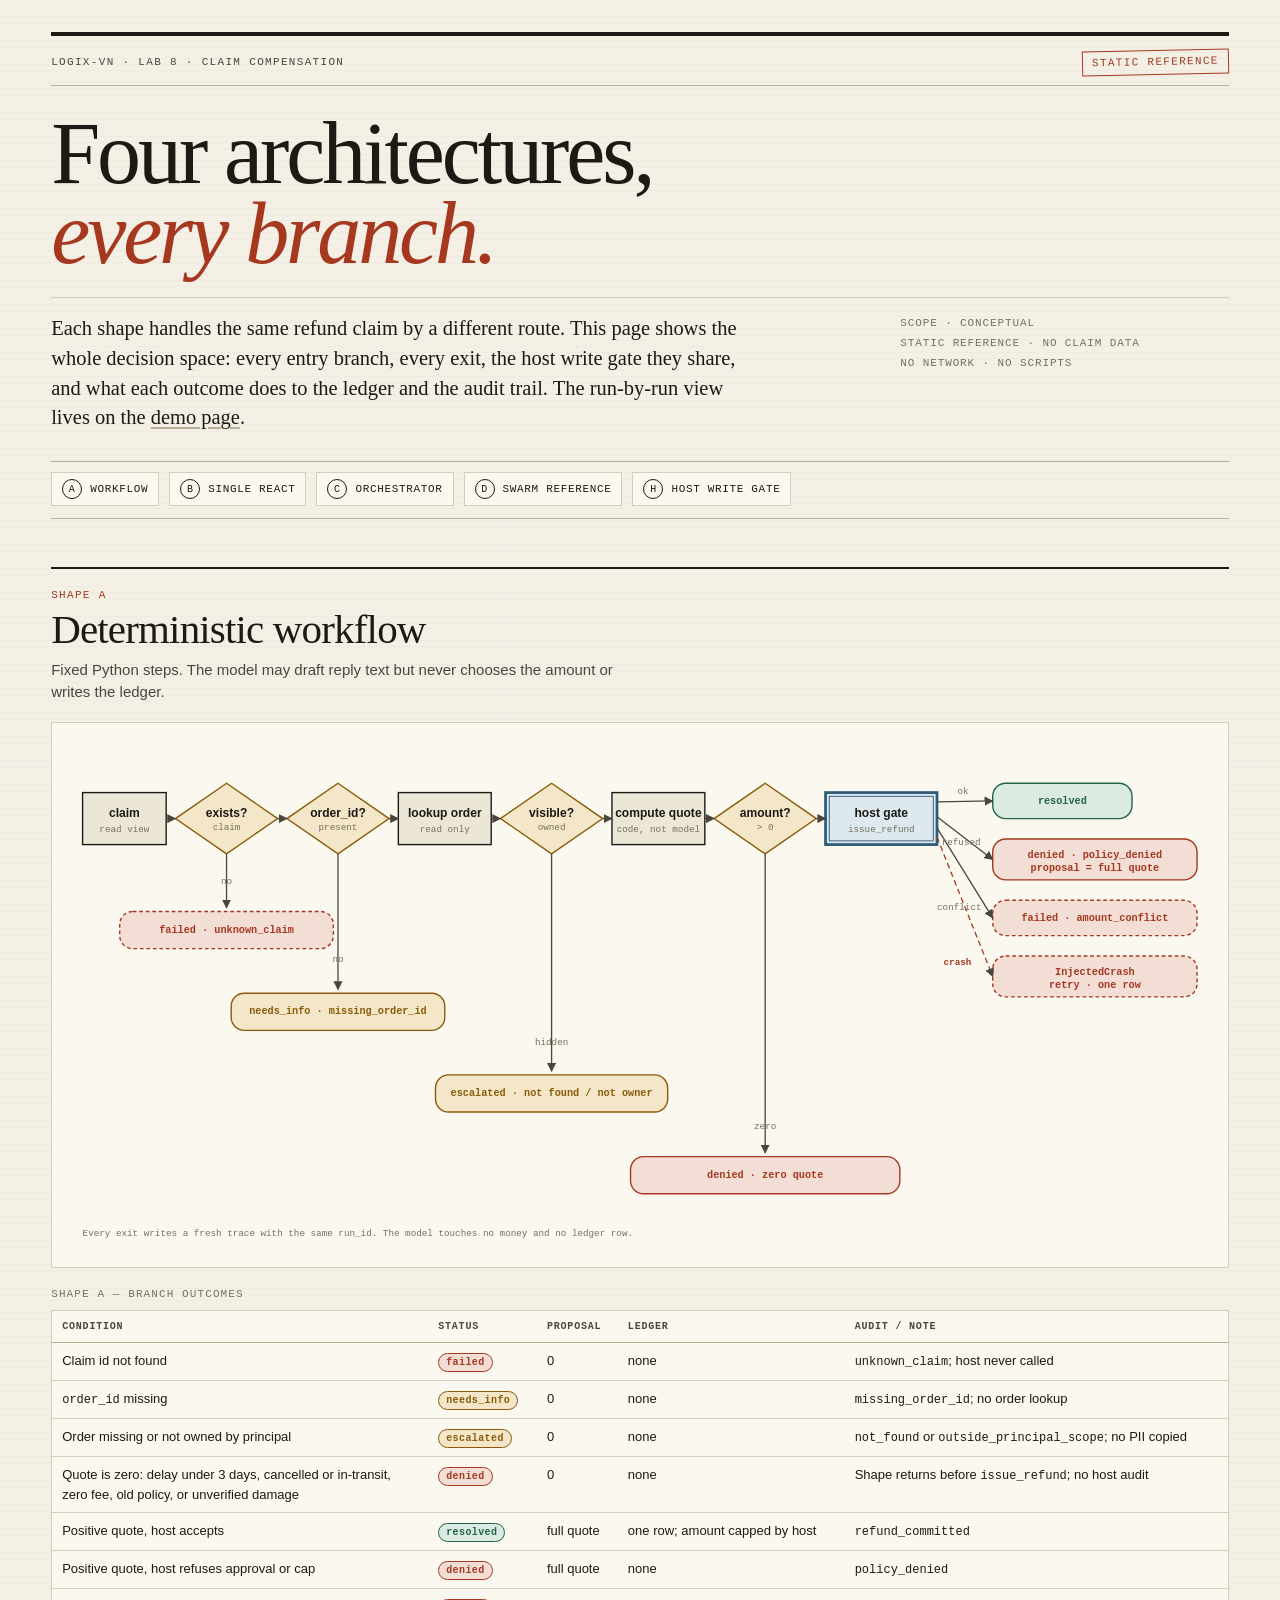
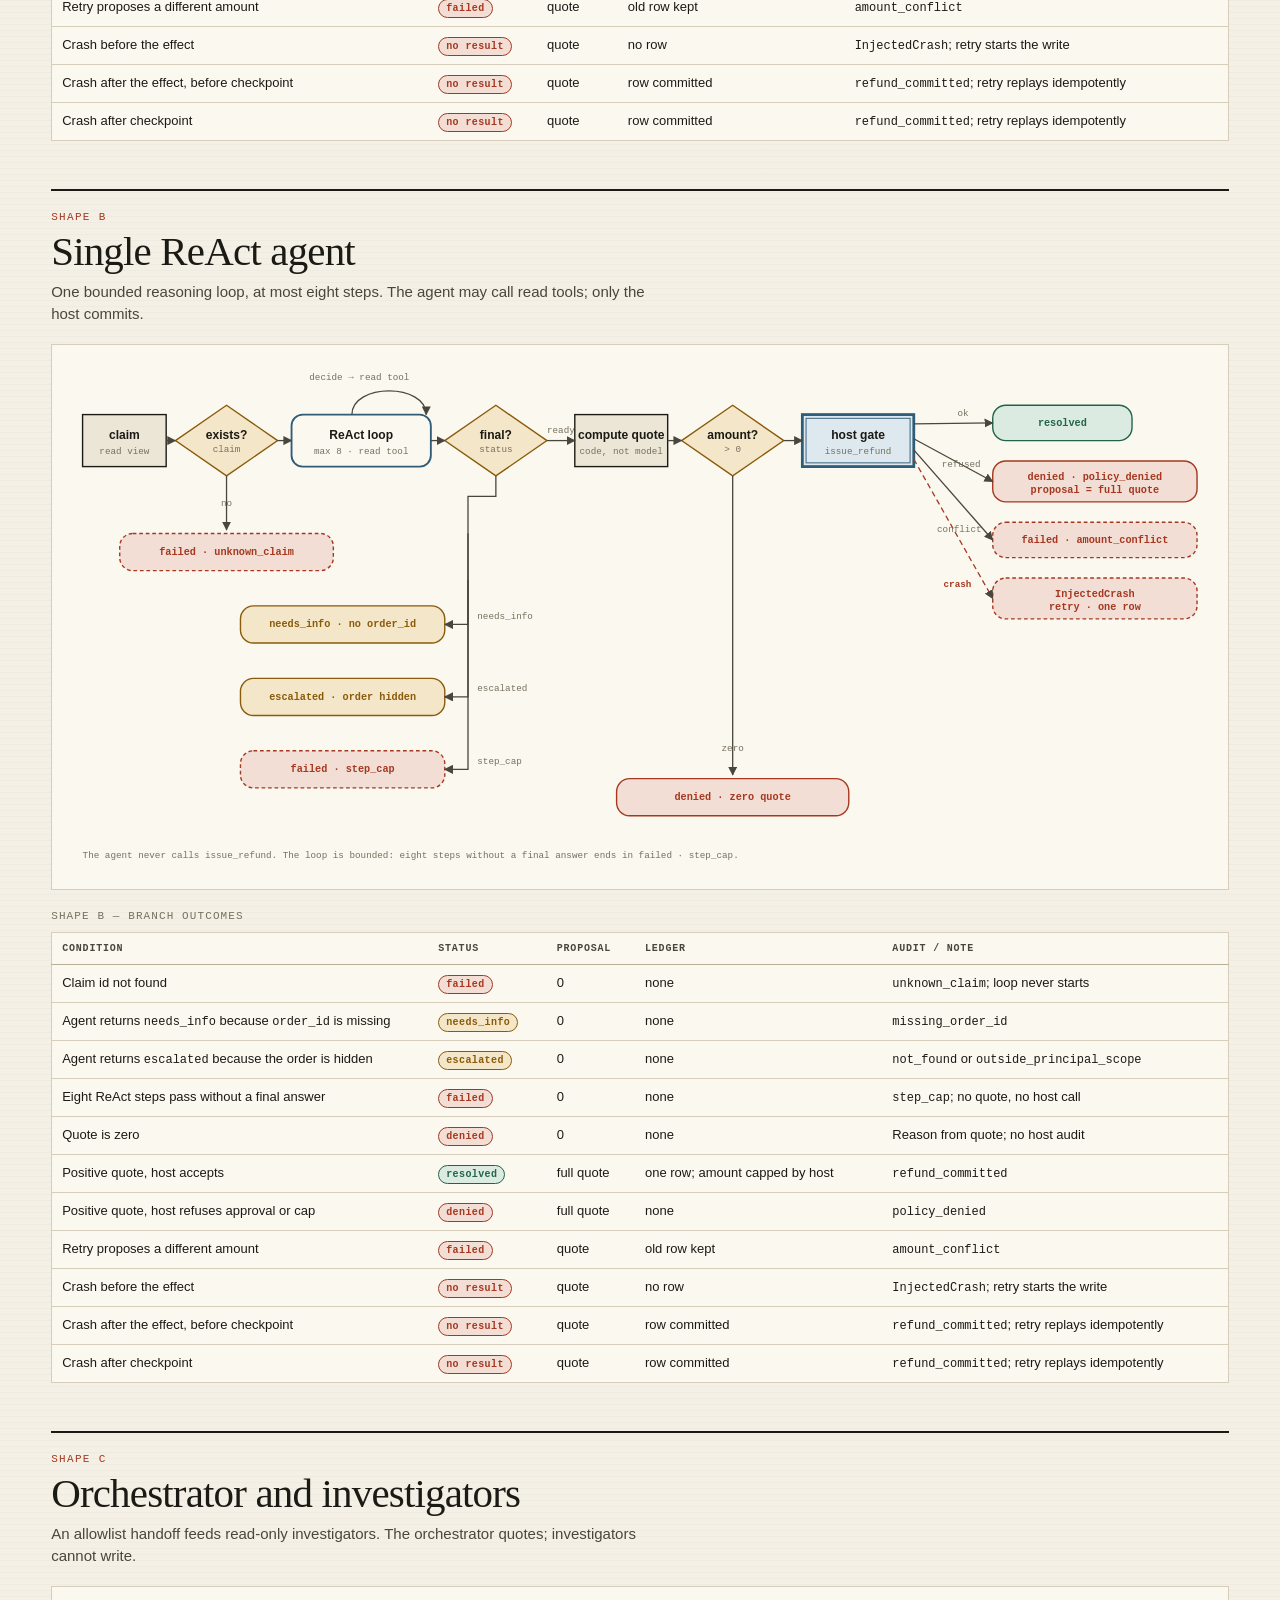
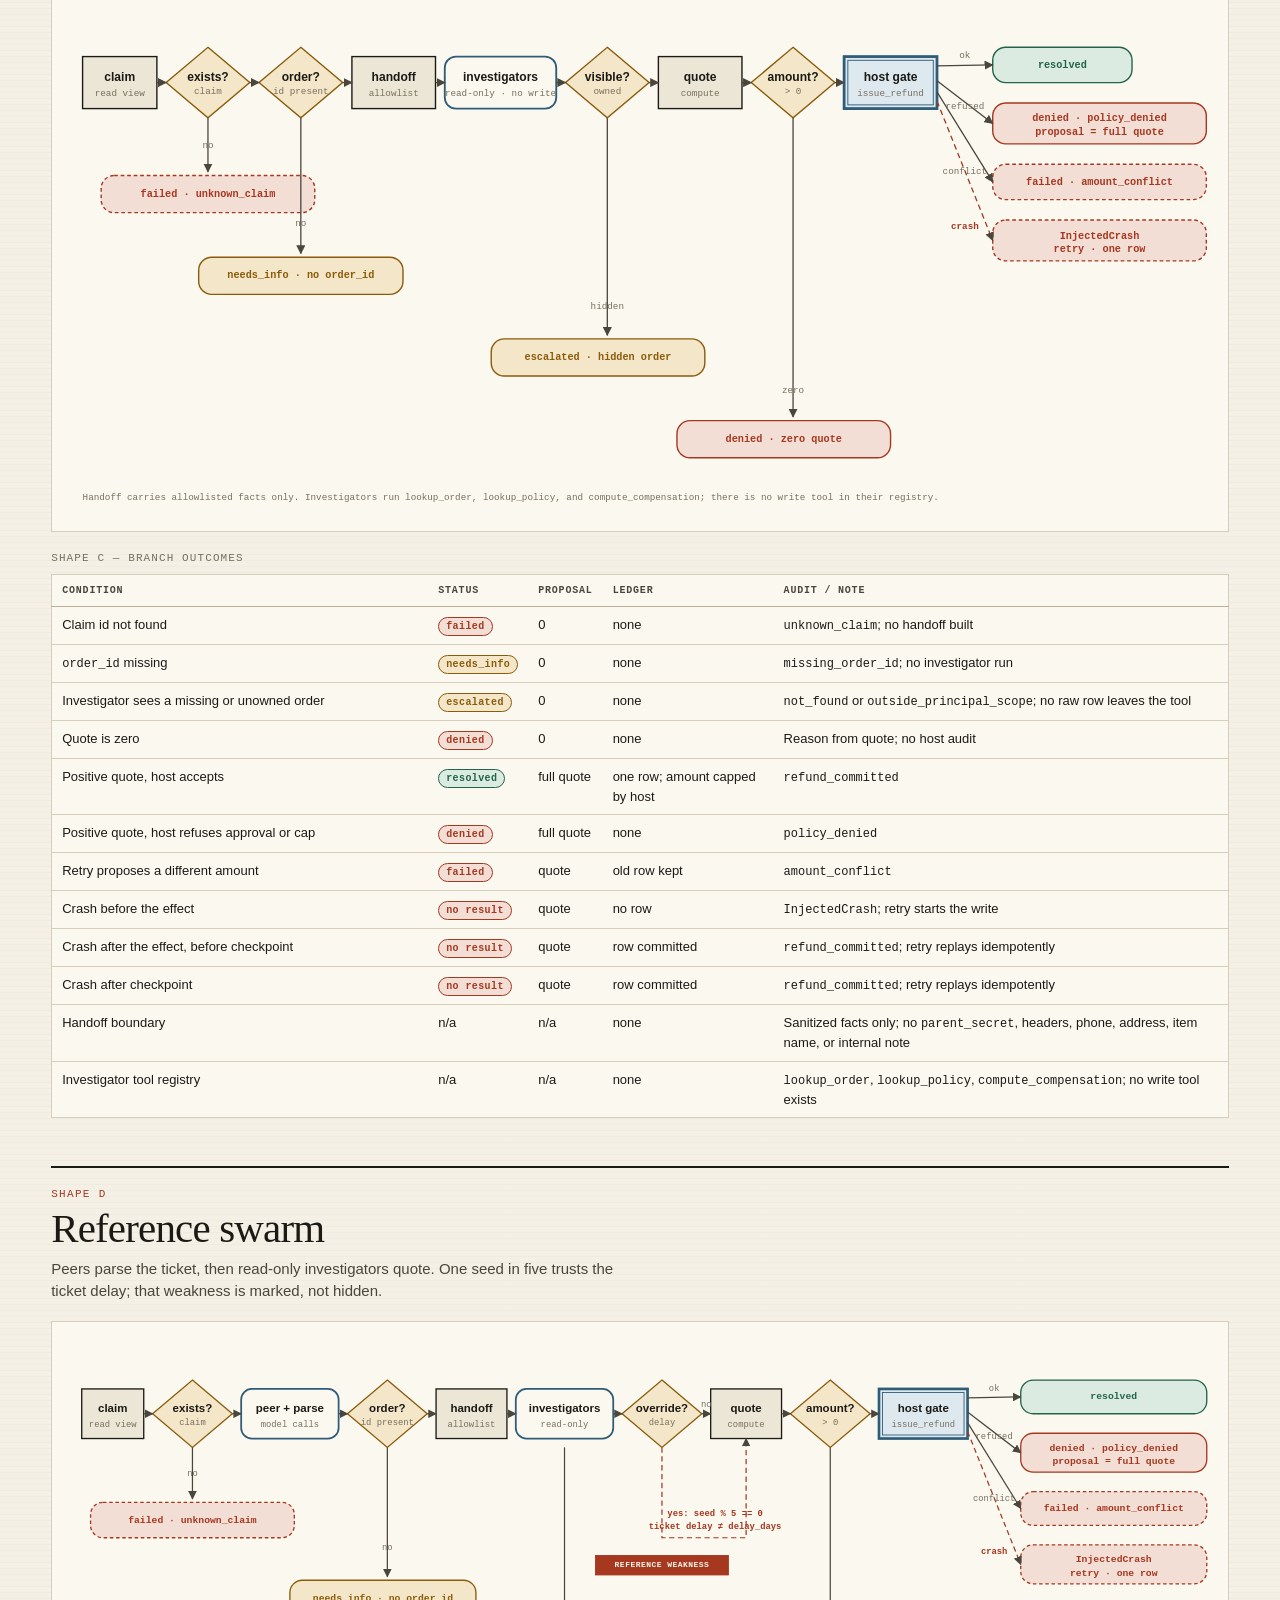
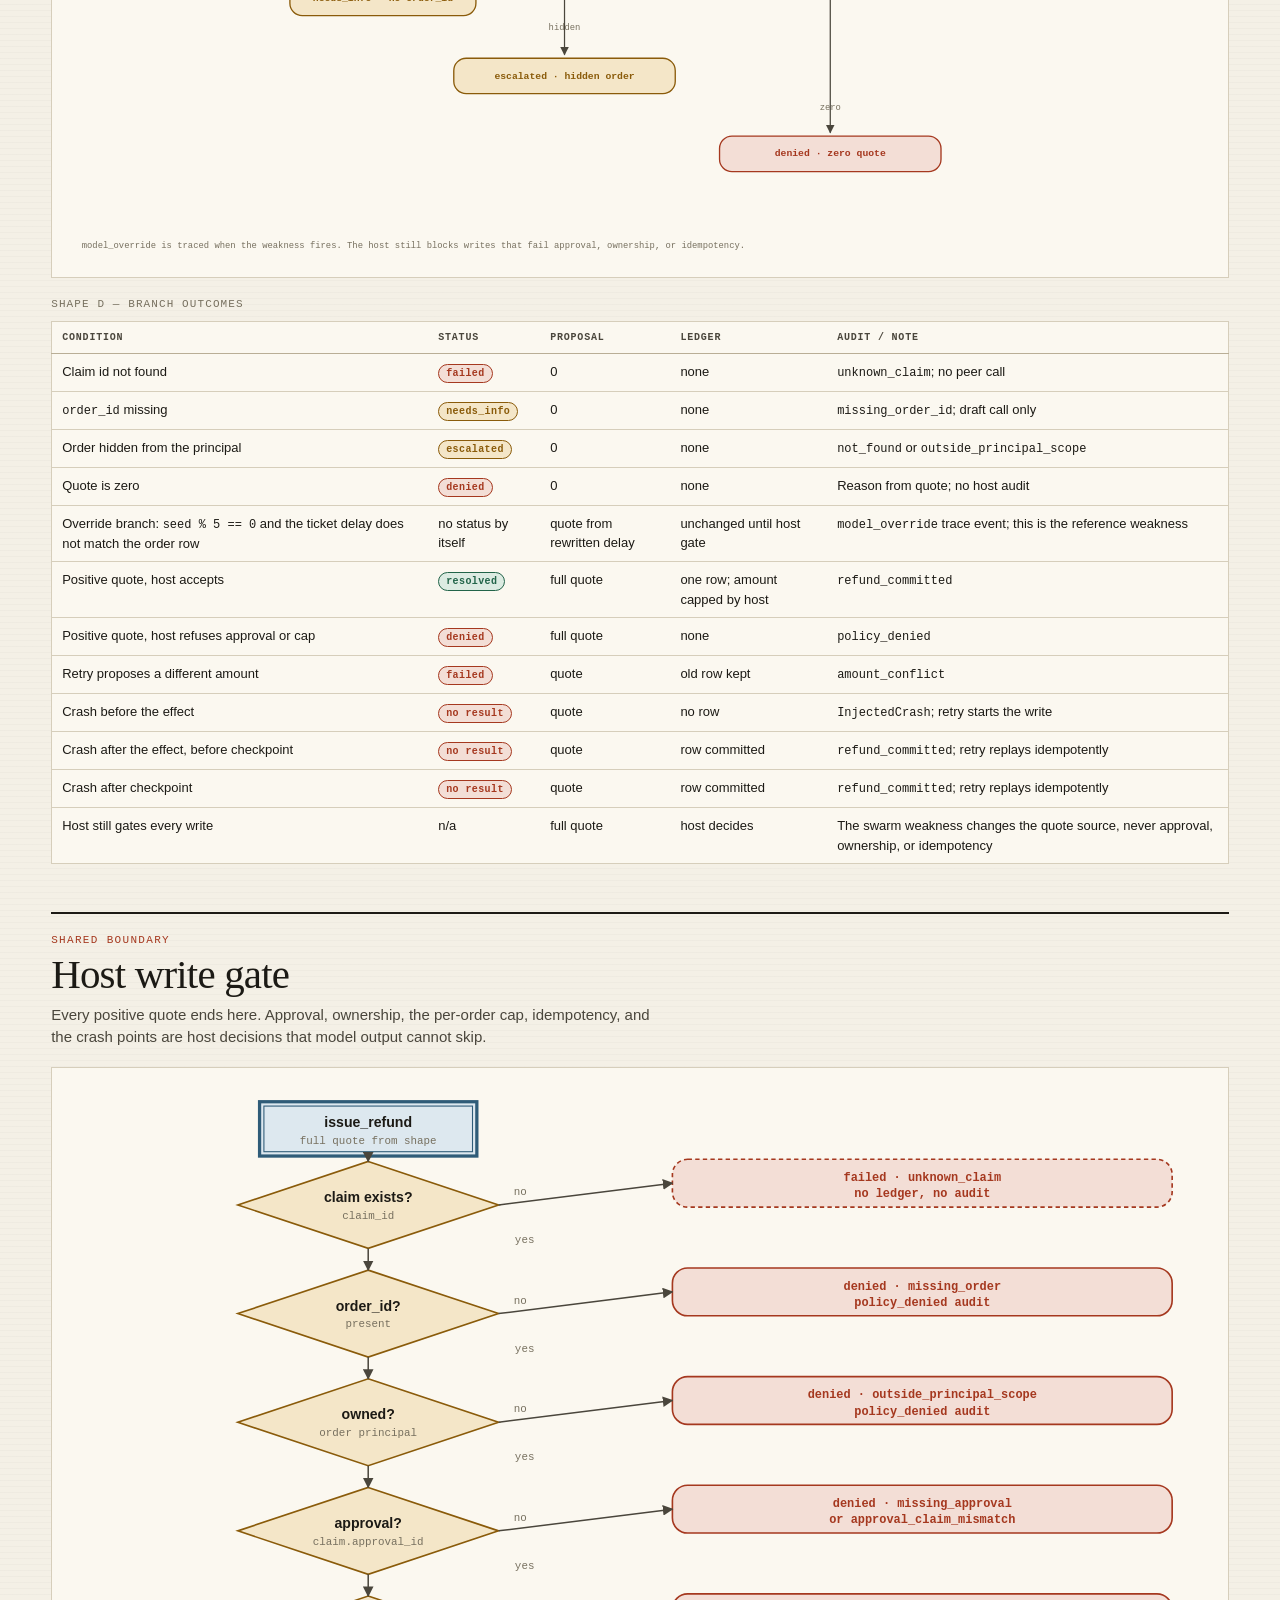
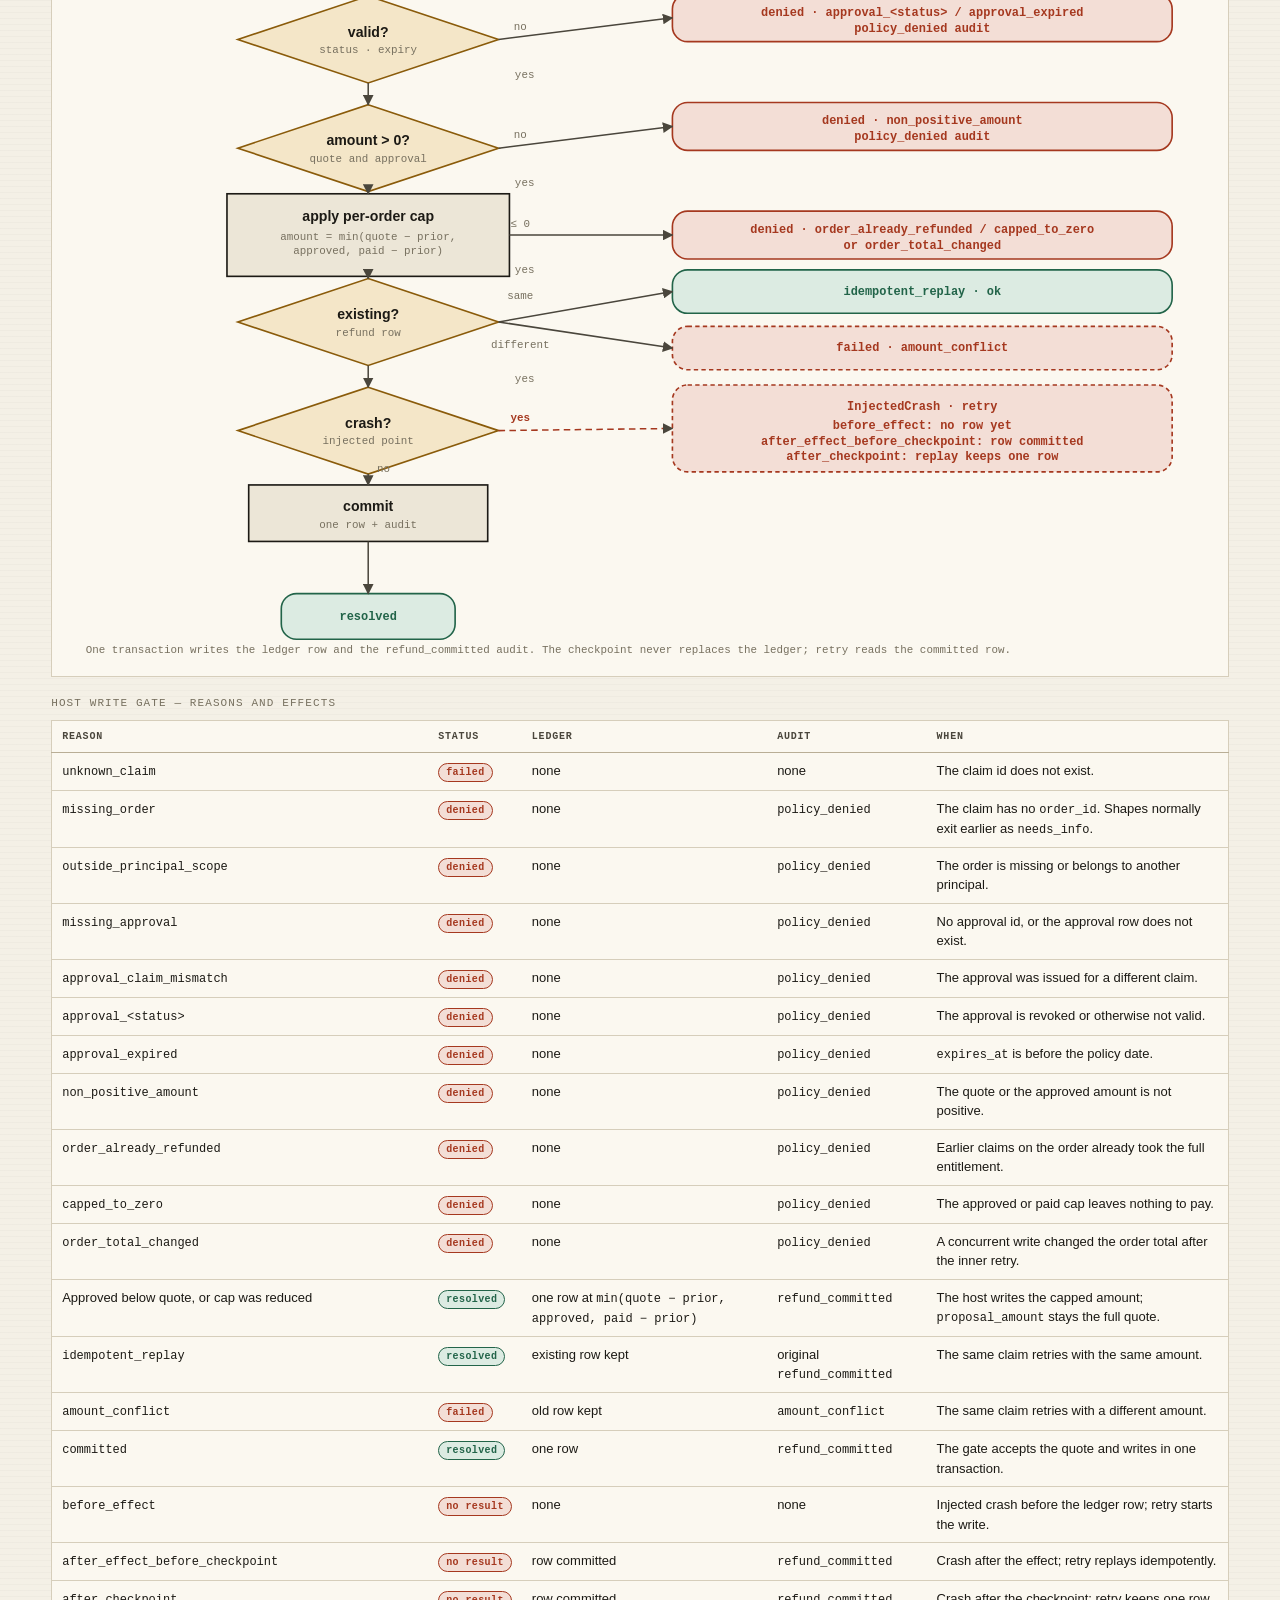
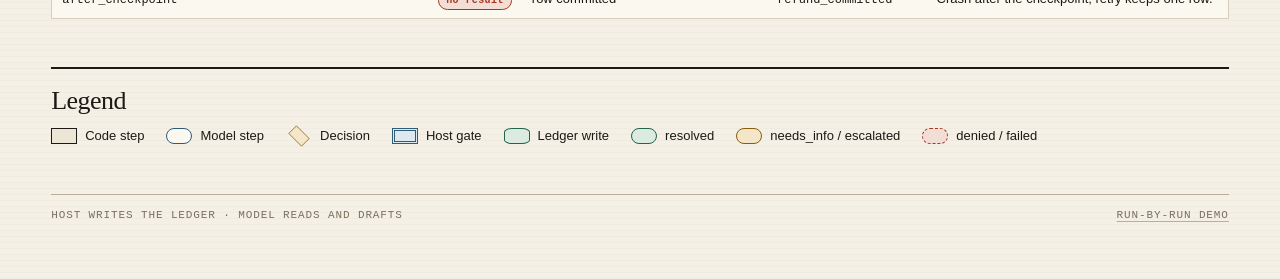
==== commit dec15f6f: "feat(demo): finish workflow reference page" ====
--- a/demo/workflows.html
+++ b/demo/workflows.html
@@ -211,17 +211,17 @@
               <text class="node-label" x="55" y="33">final?</text>
               <text class="node-sub" x="55" y="48">status</text>
             </g>
-            <g class="node node--code" transform="translate(540 62)">
+            <g class="node node--code" transform="translate(550 62)">
               <rect width="100" height="56"></rect>
               <text class="node-label" x="50" y="23">compute quote</text>
               <text class="node-sub" x="50" y="40">code, not model</text>
             </g>
-            <g class="node node--branch" transform="translate(660 52)">
+            <g class="node node--branch" transform="translate(665 52)">
               <polygon points="55,0 110,38 55,76 0,38"></polygon>
               <text class="node-label" x="55" y="33">amount?</text>
               <text class="node-sub" x="55" y="48">&gt; 0</text>
             </g>
-            <g class="node node--host" transform="translate(790 62)">
+            <g class="node node--host" transform="translate(795 62)">
               <rect width="120" height="56"></rect>
               <rect class="host-inner" x="4" y="4" width="112" height="48"></rect>
               <text class="node-label" x="60" y="23">host gate</text>
@@ -263,7 +263,7 @@
               <rect width="220" height="40"></rect>
               <text x="110" y="20">failed · step_cap</text>
             </g>
-            <g class="terminal terminal--denied" transform="translate(590 454)">
+            <g class="terminal terminal--denied" transform="translate(595 454)">
               <rect width="250" height="40"></rect>
               <text x="125" y="20">denied · zero quote</text>
             </g>
@@ -271,29 +271,29 @@
             <path class="edge" d="M110 90 L120 90"></path>
             <path class="edge" d="M230 90 L245 90"></path>
             <path class="edge" d="M395 90 L410 90"></path>
-            <path class="edge" d="M520 90 L540 90"></path>
-            <path class="edge" d="M640 90 L660 90"></path>
-            <path class="edge" d="M770 90 L790 90"></path>
+            <path class="edge" d="M520 90 L550 90"></path>
+            <path class="edge" d="M650 90 L665 90"></path>
+            <path class="edge" d="M775 90 L795 90"></path>
 
             <path class="edge" d="M175 128 L175 186"></path>
-            <path class="edge" d="M465 128 L300 264"></path>
-            <path class="edge" d="M465 128 L400 342"></path>
-            <path class="edge" d="M465 128 L300 420"></path>
-            <path class="edge" d="M715 128 L715 450"></path>
+            <path class="edge" d="M465 128 L465 150 L435 150 L435 288 L410 288"></path>
+            <path class="edge" d="M435 190 L435 366 L410 366"></path>
+            <path class="edge" d="M435 240 L435 444 L410 444"></path>
+            <path class="edge" d="M720 128 L720 450"></path>
 
             <path class="edge" d="M310 62 C310 28 390 28 390 62"></path>
-            <path class="edge" d="M910 72 L1000 71"></path>
-            <path class="edge" d="M910 88 L1000 134"></path>
-            <path class="edge" d="M910 100 L1000 197"></path>
-            <path class="edge edge--weak" d="M910 110 L1000 260"></path>
+            <path class="edge" d="M915 72 L1000 71"></path>
+            <path class="edge" d="M915 88 L1000 134"></path>
+            <path class="edge" d="M915 100 L1000 197"></path>
+            <path class="edge edge--weak" d="M915 110 L1000 260"></path>
 
             <text class="edge-label" x="318" y="25">decide → read tool</text>
             <text class="edge-label" x="175" y="160">no</text>
-            <text class="edge-label" x="392" y="244">needs_info</text>
-            <text class="edge-label" x="442" y="322">escalated</text>
-            <text class="edge-label" x="378" y="416">step_cap</text>
-            <text class="edge-label" x="715" y="424">zero</text>
-            <text class="edge-label" x="532" y="82">ready</text>
+            <text class="edge-label edge-label--start" x="445" y="282">needs_info</text>
+            <text class="edge-label edge-label--start" x="445" y="360">escalated</text>
+            <text class="edge-label edge-label--start" x="445" y="438">step_cap</text>
+            <text class="edge-label" x="720" y="424">zero</text>
+            <text class="edge-label" x="535" y="82">ready</text>
             <text class="edge-label" x="968" y="64">ok</text>
             <text class="edge-label" x="966" y="118">refused</text>
             <text class="edge-label" x="964" y="188">conflict</text>
@@ -382,23 +382,23 @@
               <text class="node-sub" x="50" y="40">issue_refund</text>
             </g>
 
-            <g class="terminal terminal--resolved" transform="translate(960 52)">
+            <g class="terminal terminal--resolved" transform="translate(1000 52)">
               <rect width="150" height="38"></rect>
               <text x="75" y="19">resolved</text>
             </g>
-            <g class="terminal terminal--denied" transform="translate(960 112)">
-              <rect width="250" height="44"></rect>
-              <text x="125" y="17">denied · policy_denied</text>
-              <text class="node-sub" x="125" y="32">proposal = full quote</text>
-            </g>
-            <g class="terminal terminal--failed" transform="translate(960 178)">
-              <rect width="250" height="38"></rect>
-              <text x="125" y="19">failed · amount_conflict</text>
-            </g>
-            <g class="terminal terminal--failed" transform="translate(960 238)">
-              <rect width="250" height="44" stroke-dasharray="5 4"></rect>
-              <text x="125" y="17">InjectedCrash</text>
-              <text x="125" y="32">retry · one row</text>
+            <g class="terminal terminal--denied" transform="translate(1000 112)">
+              <rect width="230" height="44"></rect>
+              <text x="115" y="17">denied · policy_denied</text>
+              <text class="node-sub" x="115" y="32">proposal = full quote</text>
+            </g>
+            <g class="terminal terminal--failed" transform="translate(1000 178)">
+              <rect width="230" height="38"></rect>
+              <text x="115" y="19">failed · amount_conflict</text>
+            </g>
+            <g class="terminal terminal--failed" transform="translate(1000 238)">
+              <rect width="230" height="44" stroke-dasharray="5 4"></rect>
+              <text x="115" y="17">InjectedCrash</text>
+              <text x="115" y="32">retry · one row</text>
             </g>
 
             <g class="terminal terminal--failed" transform="translate(40 190)">
@@ -410,12 +410,12 @@
               <text x="110" y="20">needs_info · no order_id</text>
             </g>
             <g class="terminal terminal--amber" transform="translate(460 366)">
-              <rect width="250" height="40"></rect>
-              <text x="125" y="20">escalated · hidden order</text>
+              <rect width="230" height="40"></rect>
+              <text x="115" y="20">escalated · hidden order</text>
             </g>
             <g class="terminal terminal--denied" transform="translate(660 454)">
-              <rect width="250" height="40"></rect>
-              <text x="125" y="20">denied · zero quote</text>
+              <rect width="230" height="40"></rect>
+              <text x="115" y="20">denied · zero quote</text>
             </g>
 
             <path class="edge" d="M100 90 L110 90"></path>
@@ -432,19 +432,19 @@
             <path class="edge" d="M585 128 L585 362"></path>
             <path class="edge" d="M785 128 L785 450"></path>
 
-            <path class="edge" d="M940 72 L960 71"></path>
-            <path class="edge" d="M940 88 L960 134"></path>
-            <path class="edge" d="M940 100 L960 197"></path>
-            <path class="edge edge--weak" d="M940 110 L960 260"></path>
+            <path class="edge" d="M940 72 L1000 71"></path>
+            <path class="edge" d="M940 88 L1000 134"></path>
+            <path class="edge" d="M940 100 L1000 197"></path>
+            <path class="edge edge--weak" d="M940 110 L1000 260"></path>
 
             <text class="edge-label" x="155" y="160">no</text>
             <text class="edge-label" x="255" y="244">no</text>
             <text class="edge-label" x="585" y="334">hidden</text>
             <text class="edge-label" x="785" y="424">zero</text>
-            <text class="edge-label" x="930" y="64">ok</text>
-            <text class="edge-label" x="928" y="118">refused</text>
-            <text class="edge-label" x="926" y="188">conflict</text>
-            <text class="edge-label edge-label--weak" x="924" y="248">crash</text>
+            <text class="edge-label" x="970" y="64">ok</text>
+            <text class="edge-label" x="970" y="118">refused</text>
+            <text class="edge-label" x="970" y="188">conflict</text>
+            <text class="edge-label edge-label--weak" x="970" y="248">crash</text>
             <text class="note-text" x="20" y="540">Handoff carries allowlisted facts only. Investigators run lookup_order, lookup_policy, and compute_compensation; there is no write tool in their registry.</text>
           </svg>
         </div>
@@ -535,23 +535,23 @@
               <text class="node-sub" x="50" y="40">issue_refund</text>
             </g>
 
-            <g class="terminal terminal--resolved" transform="translate(1060 52)">
-              <rect width="220" height="38"></rect>
-              <text x="110" y="19">resolved</text>
-            </g>
-            <g class="terminal terminal--denied" transform="translate(1060 112)">
-              <rect width="220" height="44"></rect>
-              <text x="110" y="17">denied · policy_denied</text>
-              <text class="node-sub" x="110" y="32">proposal = full quote</text>
-            </g>
-            <g class="terminal terminal--failed" transform="translate(1060 178)">
-              <rect width="220" height="38"></rect>
-              <text x="110" y="19">failed · amount_conflict</text>
-            </g>
-            <g class="terminal terminal--failed" transform="translate(1060 238)">
-              <rect width="220" height="44" stroke-dasharray="5 4"></rect>
-              <text x="110" y="17">InjectedCrash</text>
-              <text x="110" y="32">retry · one row</text>
+            <g class="terminal terminal--resolved" transform="translate(1080 52)">
+              <rect width="210" height="38"></rect>
+              <text x="105" y="19">resolved</text>
+            </g>
+            <g class="terminal terminal--denied" transform="translate(1080 112)">
+              <rect width="210" height="44"></rect>
+              <text x="105" y="17">denied · policy_denied</text>
+              <text class="node-sub" x="105" y="32">proposal = full quote</text>
+            </g>
+            <g class="terminal terminal--failed" transform="translate(1080 178)">
+              <rect width="210" height="38"></rect>
+              <text x="105" y="19">failed · amount_conflict</text>
+            </g>
+            <g class="terminal terminal--failed" transform="translate(1080 238)">
+              <rect width="210" height="44" stroke-dasharray="5 4"></rect>
+              <text x="105" y="17">InjectedCrash</text>
+              <text x="105" y="32">retry · one row</text>
             </g>
 
             <g class="terminal terminal--failed" transform="translate(30 190)">
@@ -559,8 +559,8 @@
               <text x="115" y="20">failed · unknown_claim</text>
             </g>
             <g class="terminal terminal--amber" transform="translate(255 278)">
-              <rect width="220" height="40"></rect>
-              <text x="110" y="20">needs_info · no order_id</text>
+              <rect width="210" height="40"></rect>
+              <text x="105" y="20">needs_info · no order_id</text>
             </g>
             <g class="terminal terminal--amber" transform="translate(440 366)">
               <rect width="250" height="40"></rect>
@@ -571,7 +571,7 @@
               <text x="125" y="20">denied · zero quote</text>
             </g>
 
-            <g class="badge" transform="translate(600 206)">
+            <g class="badge" transform="translate(600 250)">
               <rect width="150" height="22"></rect>
               <text x="75" y="11">REFERENCE WEAKNESS</text>
             </g>
@@ -591,23 +591,23 @@
             <path class="edge" d="M565 128 L565 362"></path>
             <path class="edge" d="M865 128 L865 450"></path>
 
-            <path class="edge edge--weak" d="M675 128 L675 190 L770 190 L770 118"></path>
-            <path class="edge" d="M1020 72 L1060 71"></path>
-            <path class="edge" d="M1020 88 L1060 134"></path>
-            <path class="edge" d="M1020 100 L1060 197"></path>
-            <path class="edge edge--weak" d="M1020 110 L1060 260"></path>
+            <path class="edge edge--weak" d="M675 128 L675 230 L770 230 L770 118"></path>
+            <path class="edge" d="M1020 72 L1080 71"></path>
+            <path class="edge" d="M1020 88 L1080 134"></path>
+            <path class="edge" d="M1020 100 L1080 197"></path>
+            <path class="edge edge--weak" d="M1020 110 L1080 260"></path>
 
             <text class="edge-label" x="145" y="160">no</text>
             <text class="edge-label" x="365" y="244">no</text>
             <text class="edge-label" x="565" y="334">hidden</text>
             <text class="edge-label" x="865" y="424">zero</text>
             <text class="edge-label" x="725" y="82">no</text>
-            <text class="edge-label edge-label--weak" x="735" y="180">yes: seed % 5 == 0</text>
-            <text class="edge-label edge-label--weak" x="735" y="194">ticket delay ≠ delay_days</text>
-            <text class="edge-label" x="1040" y="64">ok</text>
-            <text class="edge-label" x="1038" y="118">refused</text>
-            <text class="edge-label" x="1036" y="188">conflict</text>
-            <text class="edge-label edge-label--weak" x="1034" y="248">crash</text>
+            <text class="edge-label edge-label--weak" x="735" y="206">yes: seed % 5 == 0</text>
+            <text class="edge-label edge-label--weak" x="735" y="220">ticket delay ≠ delay_days</text>
+            <text class="edge-label" x="1050" y="64">ok</text>
+            <text class="edge-label" x="1050" y="118">refused</text>
+            <text class="edge-label" x="1050" y="188">conflict</text>
+            <text class="edge-label edge-label--weak" x="1050" y="248">crash</text>
             <text class="note-text" x="20" y="580">model_override is traced when the weakness fires. The host still blocks writes that fail approval, ownership, or idempotency.</text>
           </svg>
         </div>
@@ -774,6 +774,7 @@
             <path class="edge" d="M280 733 L280 735"></path>
             <path class="edge" d="M280 815 L280 835"></path>
             <path class="edge" d="M280 915 L280 925"></path>
+            <text class="edge-label" x="294" y="913">no</text>
             <path class="edge" d="M280 977 L280 1025"></path>
 
             <path class="edge" d="M400 115 L560 95"></path>
--- a/demo/workflows.css
+++ b/demo/workflows.css
@@ -236,6 +236,7 @@
 }
 
 .edge-label--weak { fill: var(--oxide); font-weight: 700; }
+.edge-label--start { text-anchor: start; }
 
 .terminal rect { fill: var(--card); stroke: var(--ink); stroke-width: 1.5; rx: 14; }
 .terminal text { font-family: var(--mono); font-size: 11px; font-weight: 700; text-anchor: middle; dominant-baseline: middle; }
@@ -387,3 +388,64 @@
   .colophon { flex-direction: column; }
   .jump-nav a { flex: 1 1 auto; justify-content: center; }
 }
+
+/* Print */
+
+@page { size: A4 landscape; margin: 10mm; }
+
+@media print {
+  html, body {
+    background: var(--print-paper);
+    color: var(--print-ink);
+  }
+
+  .sheet { max-width: none; padding: 0; }
+
+  .jump-nav,
+  .legend,
+  .colophon,
+  .stamp {
+    display: none;
+  }
+
+  .masthead { break-after: page; }
+  h1 { font-size: 34pt; margin: 6mm 0 4mm; }
+  .dek { font-size: 12pt; }
+
+  .shape-section {
+    break-before: page;
+    margin-top: 0;
+    padding-top: 0;
+    border-top: 2px solid var(--print-ink);
+  }
+
+  .section-head { margin-bottom: 6mm; break-after: avoid; }
+  h2 { font-size: 20pt; }
+
+  .diagram-scroll {
+    overflow: visible;
+    border: 1px solid var(--rule-strong);
+    break-inside: avoid;
+    print-color-adjust: exact;
+    -webkit-print-color-adjust: exact;
+  }
+
+  svg.flow { min-width: 0; width: 100%; height: auto; }
+
+  svg[data-shape="host-gate"] {
+    width: auto;
+    height: 130mm;
+    max-width: 100%;
+    margin: 0 auto;
+  }
+
+  .branch-table { margin-top: 5mm; }
+  .branch-table table { min-width: 0; font-size: 8pt; }
+  .branch-table thead { display: table-header-group; }
+  .branch-table tr { break-inside: avoid; }
+
+  .status {
+    background: transparent;
+    border-color: currentColor;
+  }
+}
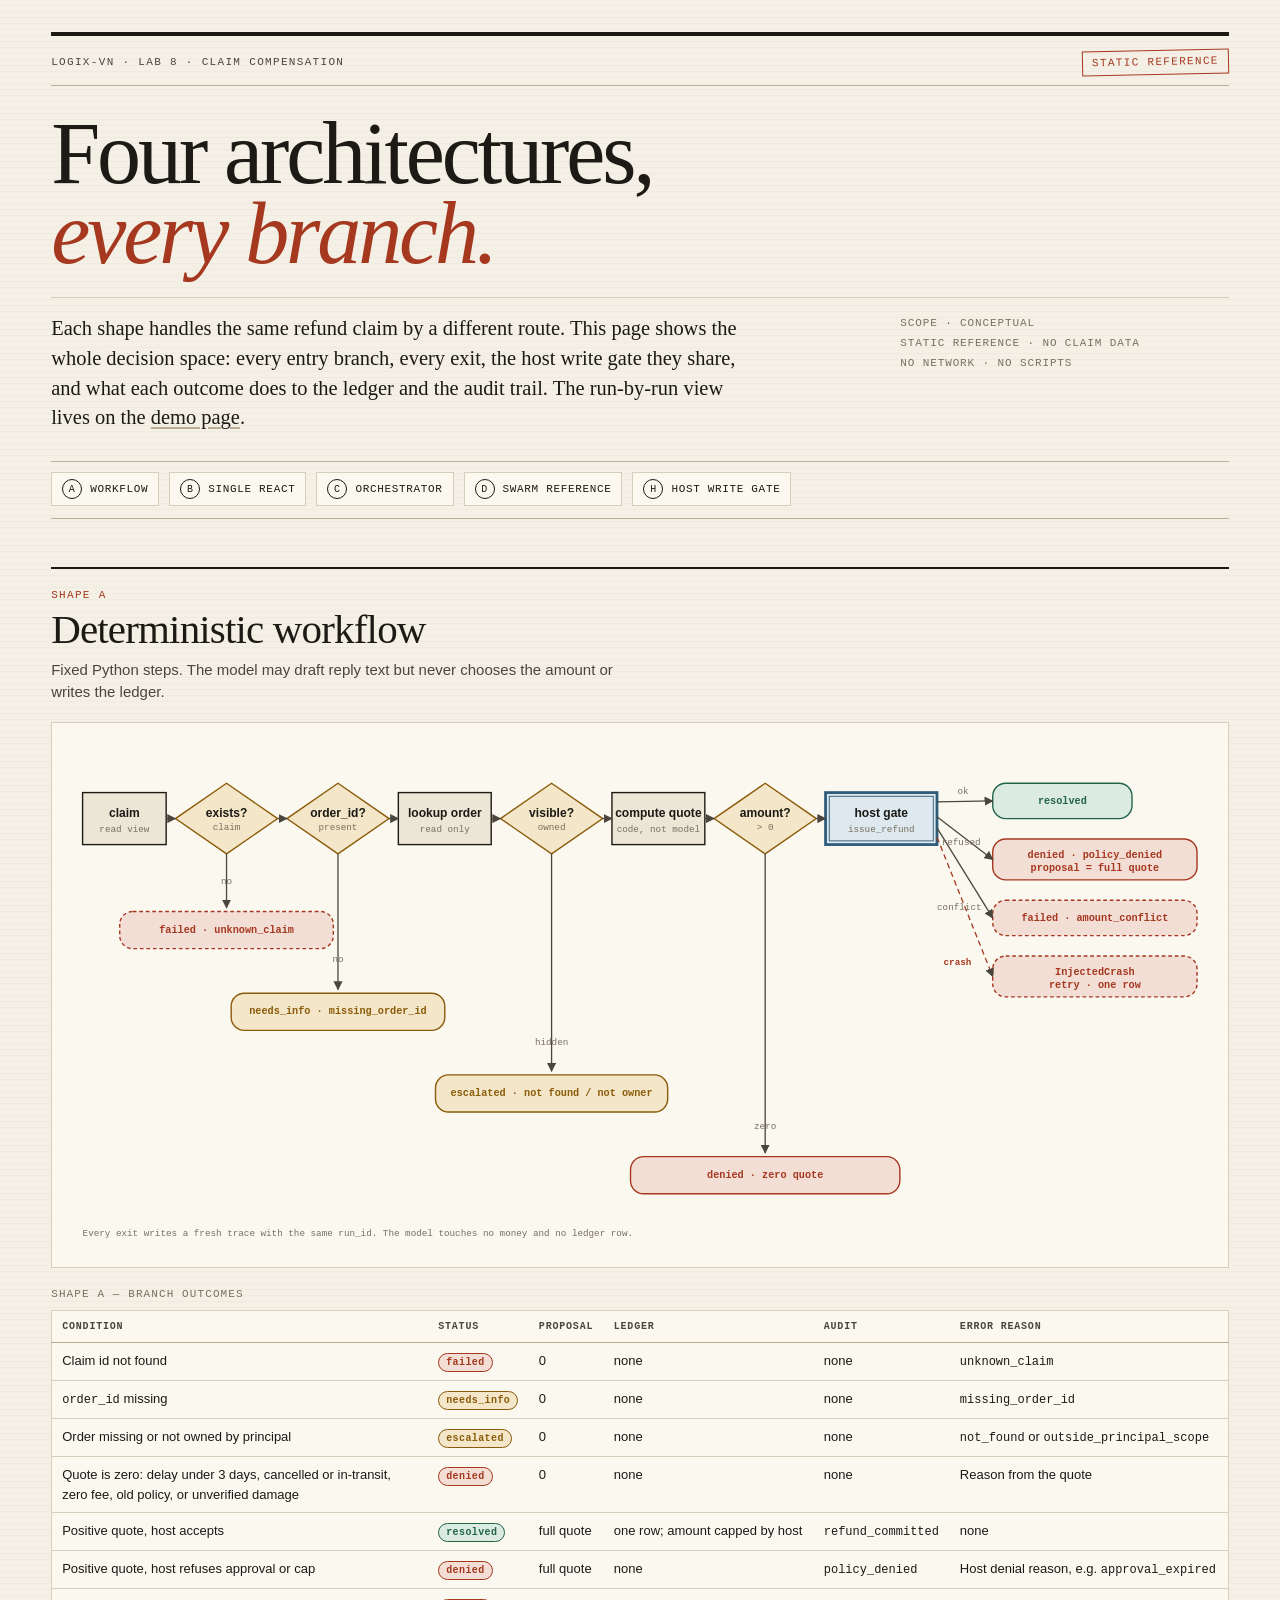
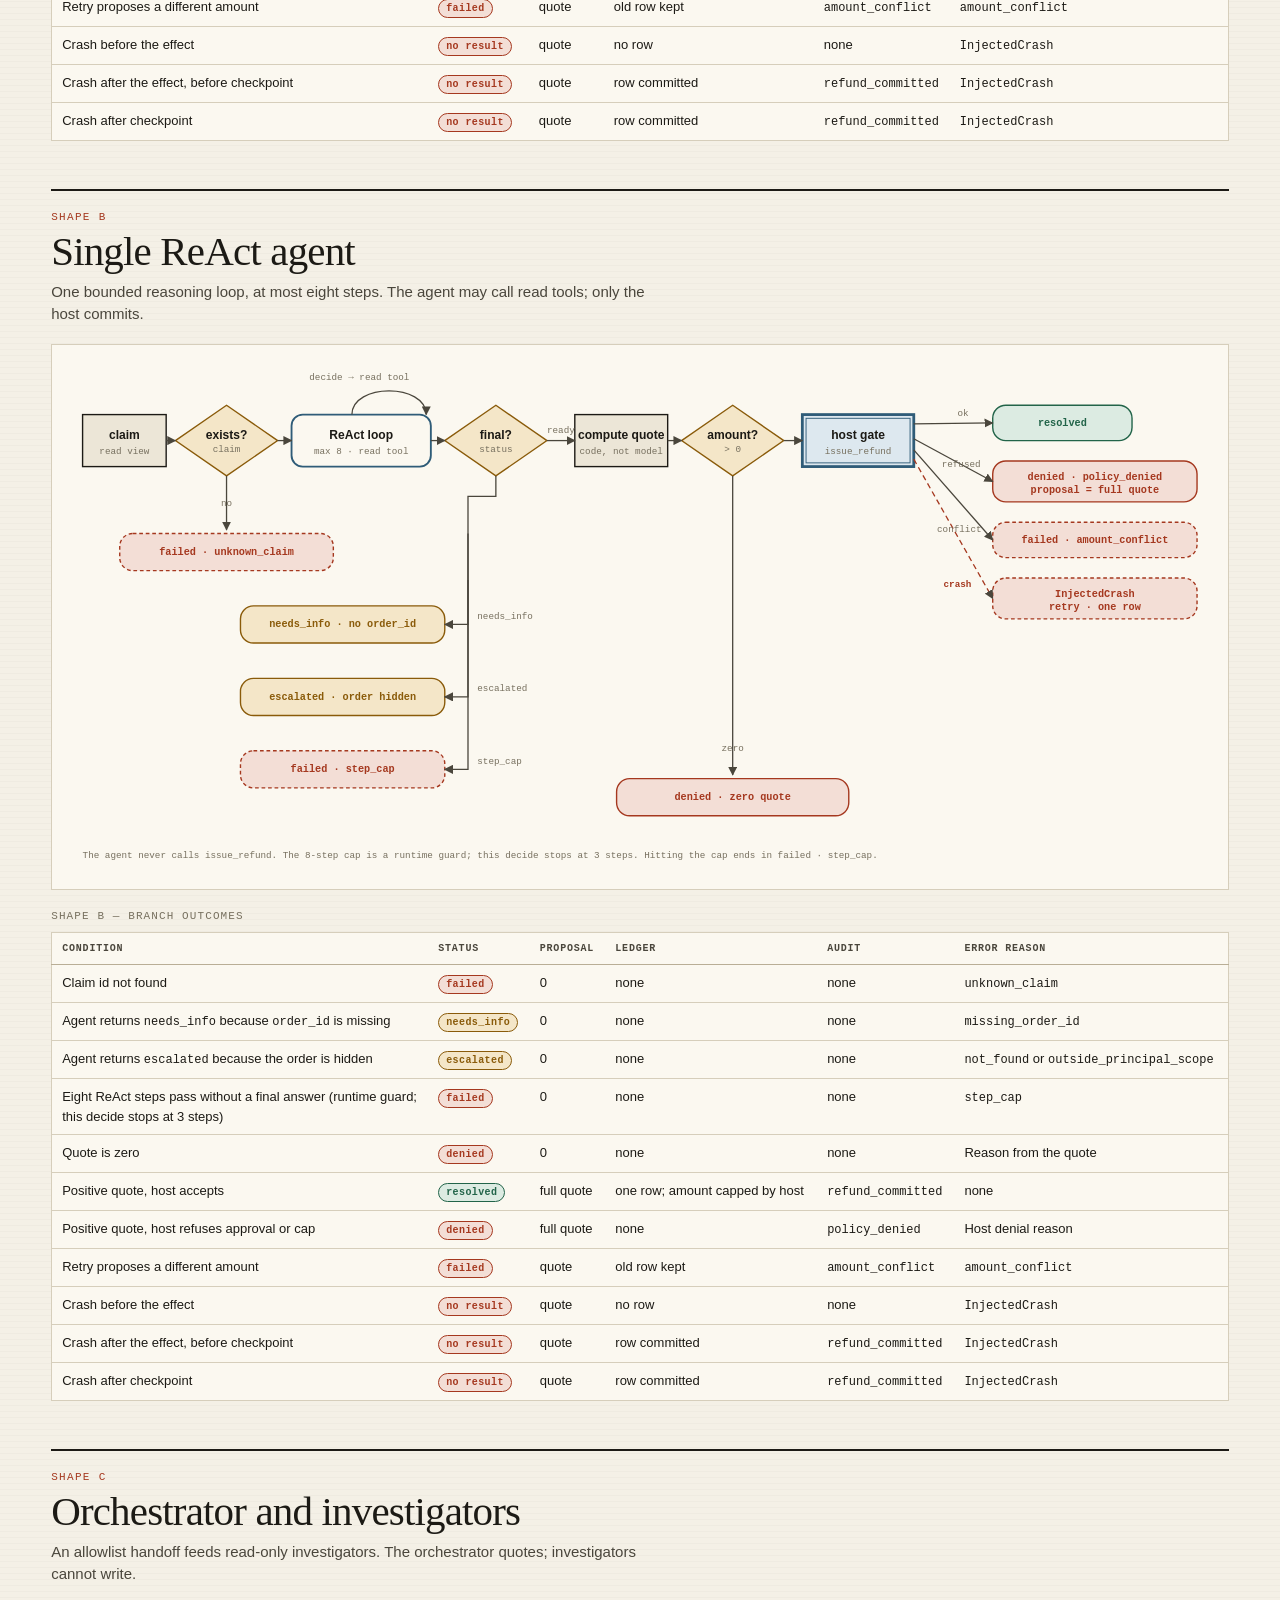
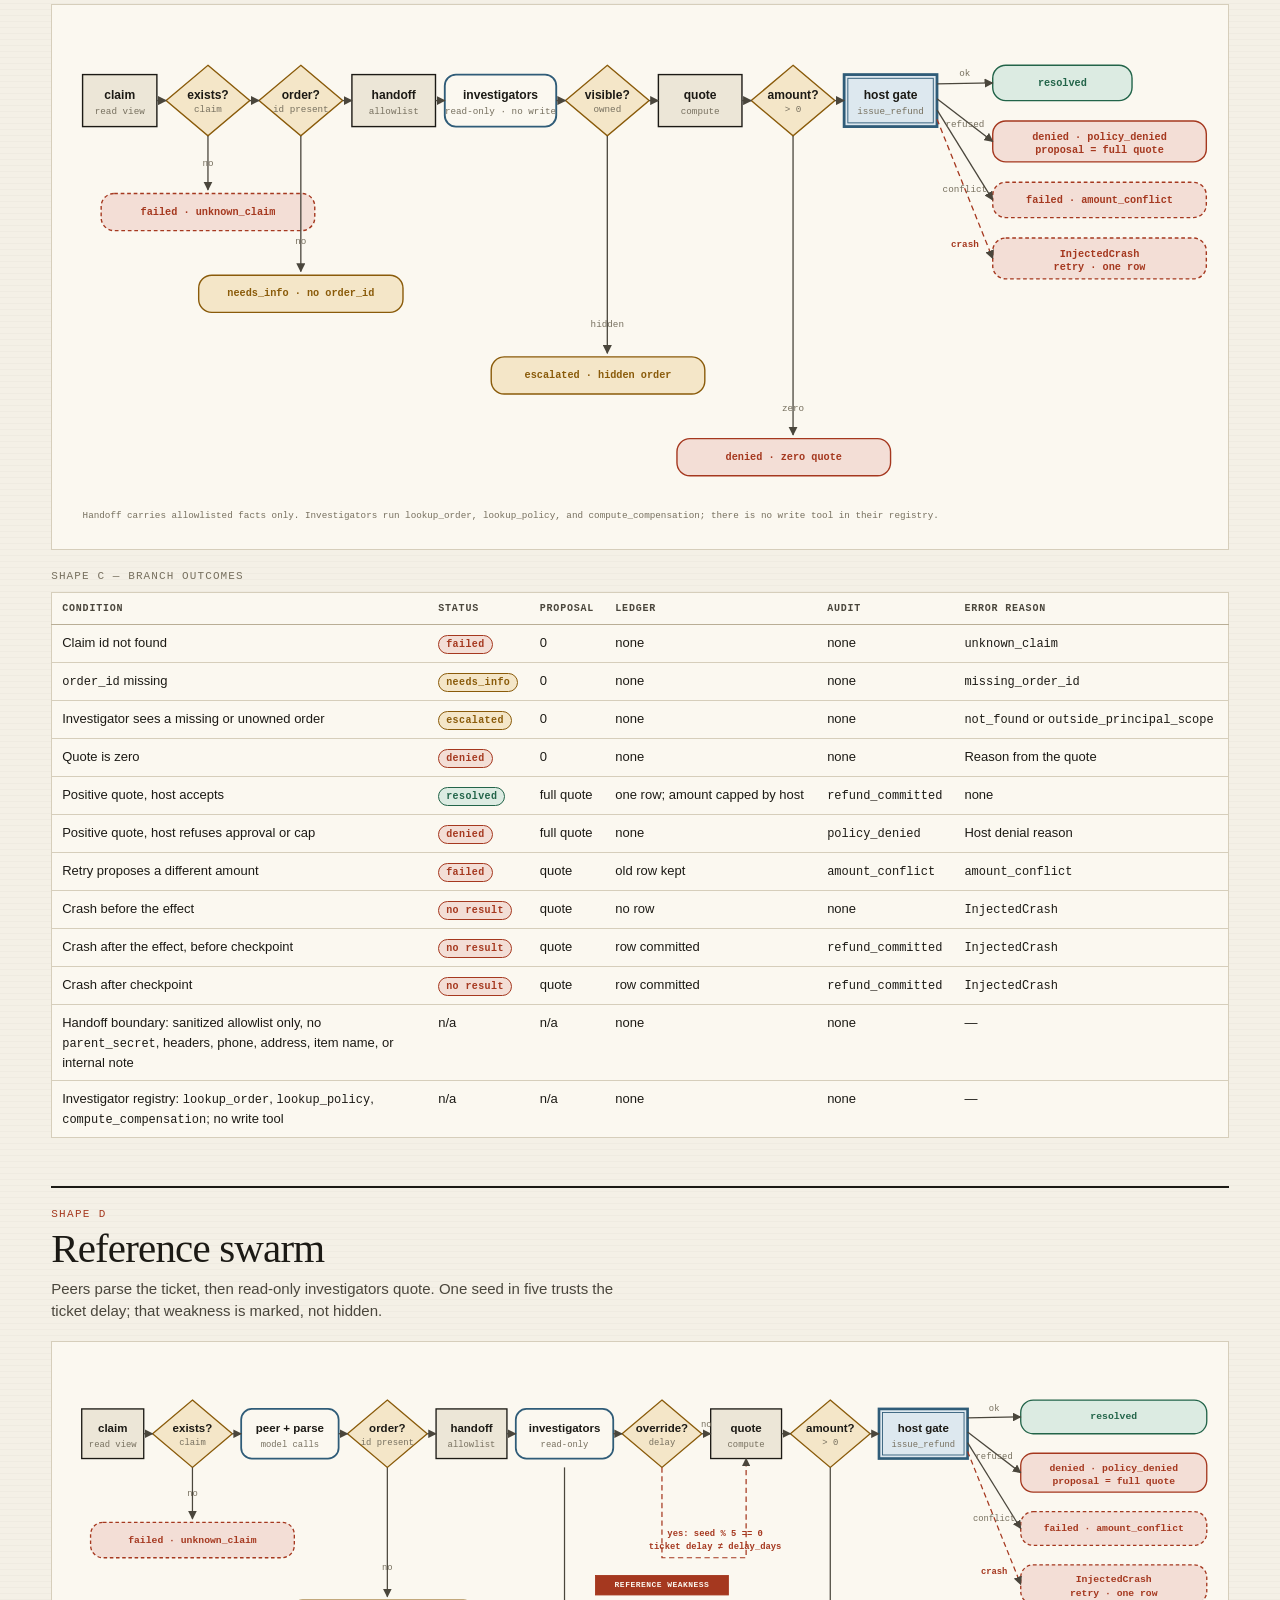
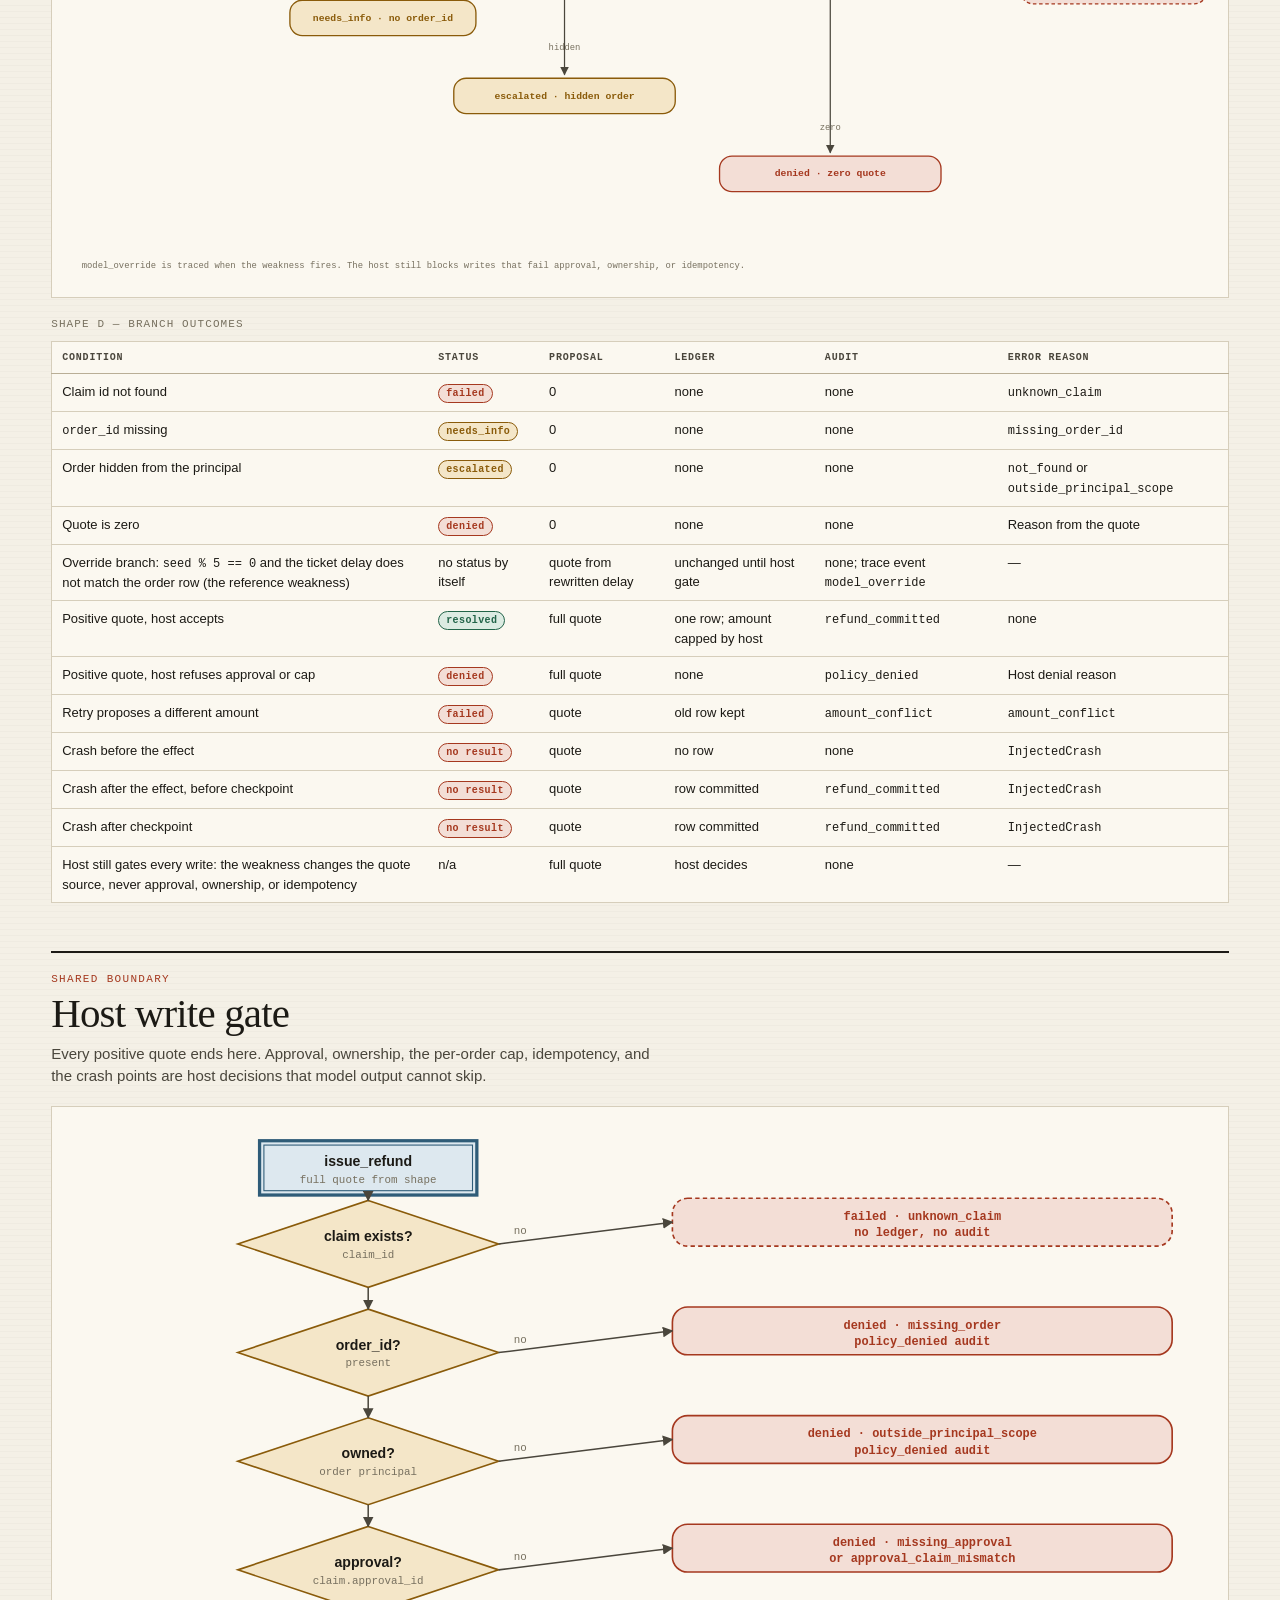
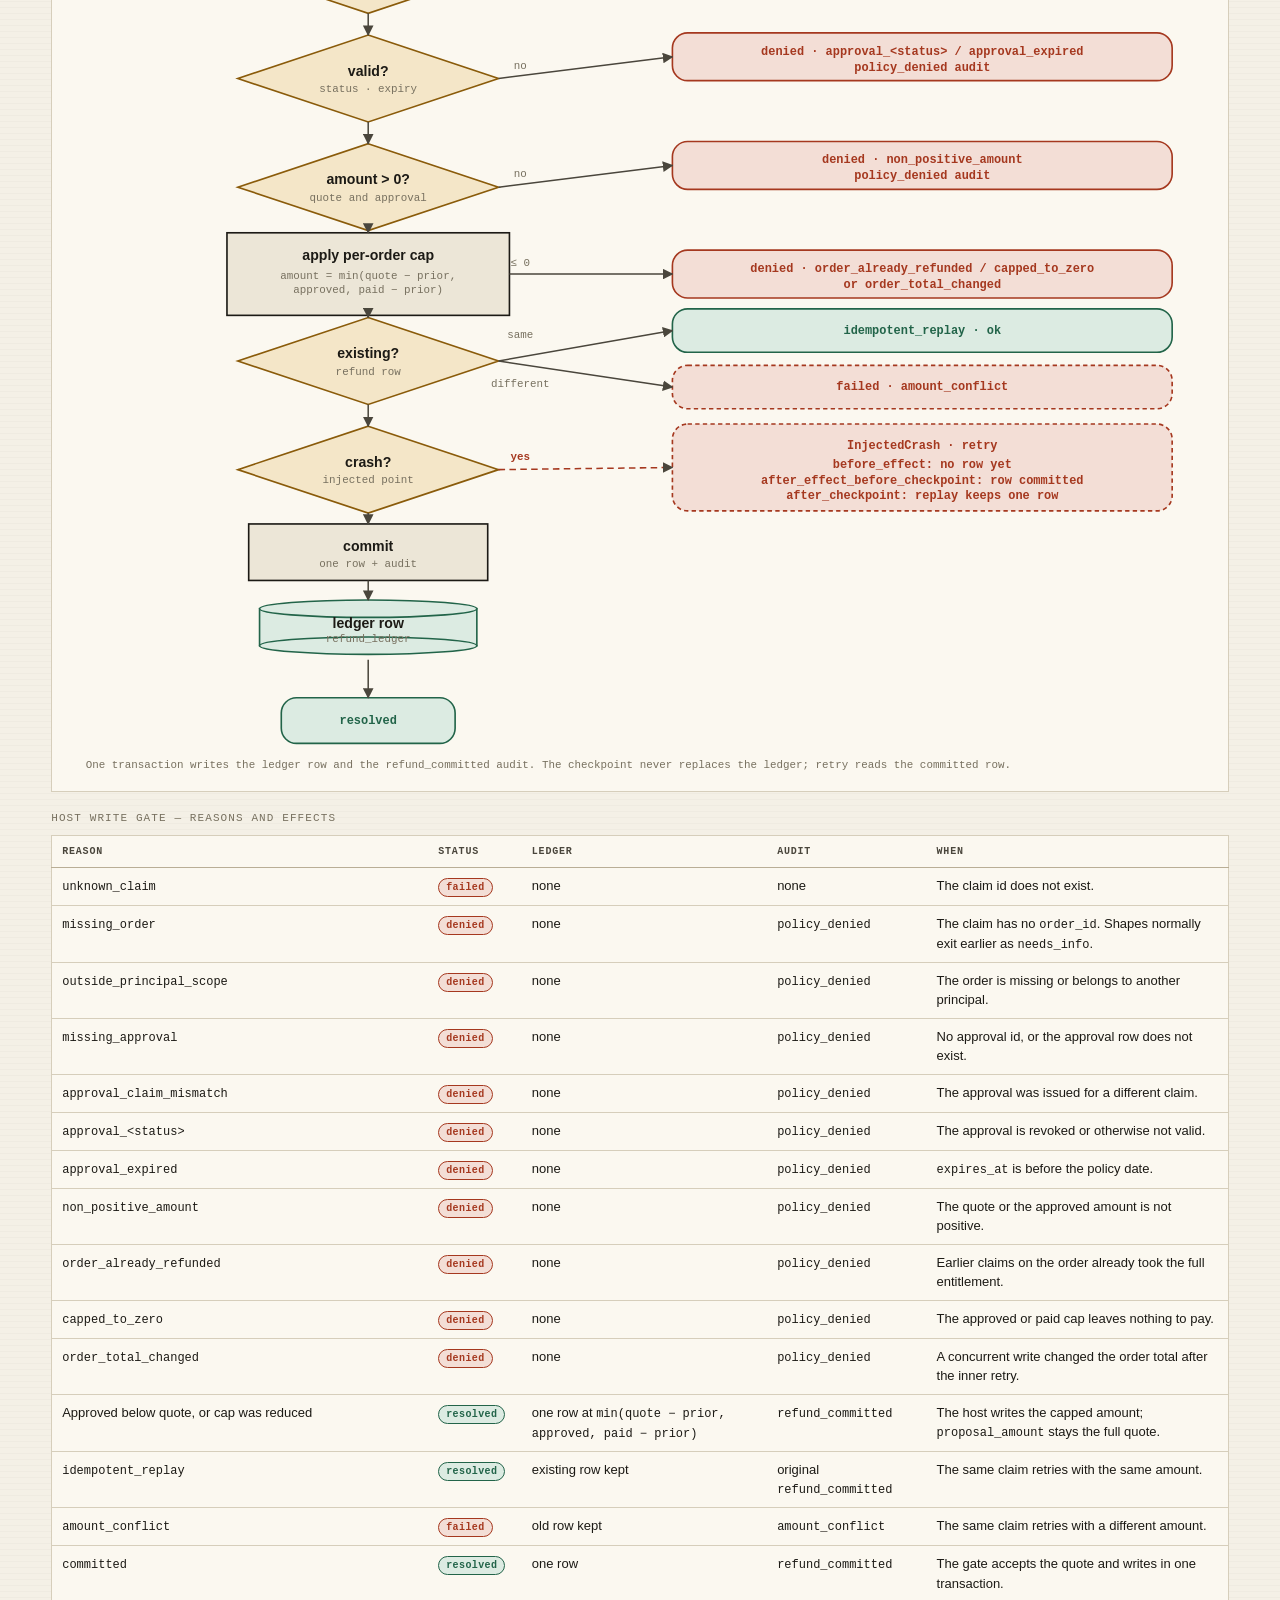
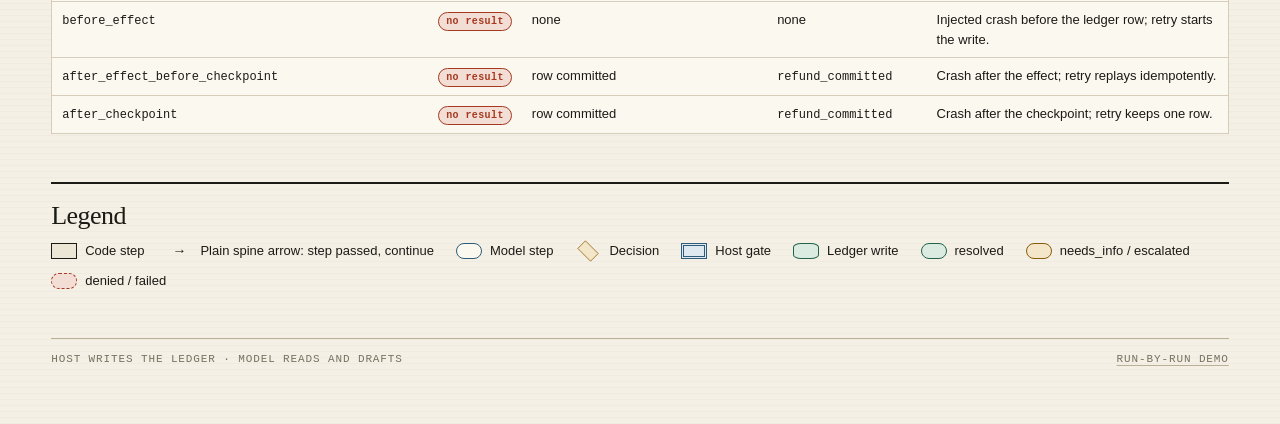
==== commit a0acf75e: "fix(demo): tighten workflow diagram fidelity" ====
--- a/demo/workflows.html
+++ b/demo/workflows.html
@@ -162,19 +162,19 @@
           <table>
             <caption>Shape A — branch outcomes</caption>
             <thead>
-              <tr><th scope="col">Condition</th><th scope="col">Status</th><th scope="col">Proposal</th><th scope="col">Ledger</th><th scope="col">Audit / note</th></tr>
+              <tr><th scope="col">Condition</th><th scope="col">Status</th><th scope="col">Proposal</th><th scope="col">Ledger</th><th scope="col">Audit</th><th scope="col">Error reason</th></tr>
             </thead>
             <tbody>
-              <tr><td>Claim id not found</td><td><span class="status status--failed">failed</span></td><td>0</td><td>none</td><td><code>unknown_claim</code>; host never called</td></tr>
-              <tr><td><code>order_id</code> missing</td><td><span class="status status--needs_info">needs_info</span></td><td>0</td><td>none</td><td><code>missing_order_id</code>; no order lookup</td></tr>
-              <tr><td>Order missing or not owned by principal</td><td><span class="status status--escalated">escalated</span></td><td>0</td><td>none</td><td><code>not_found</code> or <code>outside_principal_scope</code>; no PII copied</td></tr>
-              <tr><td>Quote is zero: delay under 3 days, cancelled or in-transit, zero fee, old policy, or unverified damage</td><td><span class="status status--denied">denied</span></td><td>0</td><td>none</td><td>Shape returns before <code>issue_refund</code>; no host audit</td></tr>
-              <tr><td>Positive quote, host accepts</td><td><span class="status status--resolved">resolved</span></td><td>full quote</td><td>one row; amount capped by host</td><td><code>refund_committed</code></td></tr>
-              <tr><td>Positive quote, host refuses approval or cap</td><td><span class="status status--denied">denied</span></td><td>full quote</td><td>none</td><td><code>policy_denied</code></td></tr>
-              <tr><td>Retry proposes a different amount</td><td><span class="status status--failed">failed</span></td><td>quote</td><td>old row kept</td><td><code>amount_conflict</code></td></tr>
-              <tr><td>Crash before the effect</td><td><span class="status status--failed">no result</span></td><td>quote</td><td>no row</td><td><code>InjectedCrash</code>; retry starts the write</td></tr>
-              <tr><td>Crash after the effect, before checkpoint</td><td><span class="status status--failed">no result</span></td><td>quote</td><td>row committed</td><td><code>refund_committed</code>; retry replays idempotently</td></tr>
-              <tr><td>Crash after checkpoint</td><td><span class="status status--failed">no result</span></td><td>quote</td><td>row committed</td><td><code>refund_committed</code>; retry replays idempotently</td></tr>
+              <tr><td>Claim id not found</td><td><span class="status status--failed">failed</span></td><td>0</td><td>none</td><td>none</td><td><code>unknown_claim</code></td></tr>
+              <tr><td><code>order_id</code> missing</td><td><span class="status status--needs_info">needs_info</span></td><td>0</td><td>none</td><td>none</td><td><code>missing_order_id</code></td></tr>
+              <tr><td>Order missing or not owned by principal</td><td><span class="status status--escalated">escalated</span></td><td>0</td><td>none</td><td>none</td><td><code>not_found</code> or <code>outside_principal_scope</code></td></tr>
+              <tr><td>Quote is zero: delay under 3 days, cancelled or in-transit, zero fee, old policy, or unverified damage</td><td><span class="status status--denied">denied</span></td><td>0</td><td>none</td><td>none</td><td>Reason from the quote</td></tr>
+              <tr><td>Positive quote, host accepts</td><td><span class="status status--resolved">resolved</span></td><td>full quote</td><td>one row; amount capped by host</td><td><code>refund_committed</code></td><td>none</td></tr>
+              <tr><td>Positive quote, host refuses approval or cap</td><td><span class="status status--denied">denied</span></td><td>full quote</td><td>none</td><td><code>policy_denied</code></td><td>Host denial reason, e.g. <code>approval_expired</code></td></tr>
+              <tr><td>Retry proposes a different amount</td><td><span class="status status--failed">failed</span></td><td>quote</td><td>old row kept</td><td><code>amount_conflict</code></td><td><code>amount_conflict</code></td></tr>
+              <tr><td>Crash before the effect</td><td><span class="status status--failed">no result</span></td><td>quote</td><td>no row</td><td>none</td><td><code>InjectedCrash</code></td></tr>
+              <tr><td>Crash after the effect, before checkpoint</td><td><span class="status status--failed">no result</span></td><td>quote</td><td>row committed</td><td><code>refund_committed</code></td><td><code>InjectedCrash</code></td></tr>
+              <tr><td>Crash after checkpoint</td><td><span class="status status--failed">no result</span></td><td>quote</td><td>row committed</td><td><code>refund_committed</code></td><td><code>InjectedCrash</code></td></tr>
             </tbody>
           </table>
         </div>
@@ -298,27 +298,27 @@
             <text class="edge-label" x="966" y="118">refused</text>
             <text class="edge-label" x="964" y="188">conflict</text>
             <text class="edge-label edge-label--weak" x="962" y="248">crash</text>
-            <text class="note-text" x="20" y="540">The agent never calls issue_refund. The loop is bounded: eight steps without a final answer ends in failed · step_cap.</text>
+            <text class="note-text" x="20" y="540">The agent never calls issue_refund. The 8-step cap is a runtime guard; this decide stops at 3 steps. Hitting the cap ends in failed · step_cap.</text>
           </svg>
         </div>
         <div class="branch-table">
           <table>
             <caption>Shape B — branch outcomes</caption>
             <thead>
-              <tr><th scope="col">Condition</th><th scope="col">Status</th><th scope="col">Proposal</th><th scope="col">Ledger</th><th scope="col">Audit / note</th></tr>
+              <tr><th scope="col">Condition</th><th scope="col">Status</th><th scope="col">Proposal</th><th scope="col">Ledger</th><th scope="col">Audit</th><th scope="col">Error reason</th></tr>
             </thead>
             <tbody>
-              <tr><td>Claim id not found</td><td><span class="status status--failed">failed</span></td><td>0</td><td>none</td><td><code>unknown_claim</code>; loop never starts</td></tr>
-              <tr><td>Agent returns <code>needs_info</code> because <code>order_id</code> is missing</td><td><span class="status status--needs_info">needs_info</span></td><td>0</td><td>none</td><td><code>missing_order_id</code></td></tr>
-              <tr><td>Agent returns <code>escalated</code> because the order is hidden</td><td><span class="status status--escalated">escalated</span></td><td>0</td><td>none</td><td><code>not_found</code> or <code>outside_principal_scope</code></td></tr>
-              <tr><td>Eight ReAct steps pass without a final answer</td><td><span class="status status--failed">failed</span></td><td>0</td><td>none</td><td><code>step_cap</code>; no quote, no host call</td></tr>
-              <tr><td>Quote is zero</td><td><span class="status status--denied">denied</span></td><td>0</td><td>none</td><td>Reason from quote; no host audit</td></tr>
-              <tr><td>Positive quote, host accepts</td><td><span class="status status--resolved">resolved</span></td><td>full quote</td><td>one row; amount capped by host</td><td><code>refund_committed</code></td></tr>
-              <tr><td>Positive quote, host refuses approval or cap</td><td><span class="status status--denied">denied</span></td><td>full quote</td><td>none</td><td><code>policy_denied</code></td></tr>
-              <tr><td>Retry proposes a different amount</td><td><span class="status status--failed">failed</span></td><td>quote</td><td>old row kept</td><td><code>amount_conflict</code></td></tr>
-              <tr><td>Crash before the effect</td><td><span class="status status--failed">no result</span></td><td>quote</td><td>no row</td><td><code>InjectedCrash</code>; retry starts the write</td></tr>
-              <tr><td>Crash after the effect, before checkpoint</td><td><span class="status status--failed">no result</span></td><td>quote</td><td>row committed</td><td><code>refund_committed</code>; retry replays idempotently</td></tr>
-              <tr><td>Crash after checkpoint</td><td><span class="status status--failed">no result</span></td><td>quote</td><td>row committed</td><td><code>refund_committed</code>; retry replays idempotently</td></tr>
+              <tr><td>Claim id not found</td><td><span class="status status--failed">failed</span></td><td>0</td><td>none</td><td>none</td><td><code>unknown_claim</code></td></tr>
+              <tr><td>Agent returns <code>needs_info</code> because <code>order_id</code> is missing</td><td><span class="status status--needs_info">needs_info</span></td><td>0</td><td>none</td><td>none</td><td><code>missing_order_id</code></td></tr>
+              <tr><td>Agent returns <code>escalated</code> because the order is hidden</td><td><span class="status status--escalated">escalated</span></td><td>0</td><td>none</td><td>none</td><td><code>not_found</code> or <code>outside_principal_scope</code></td></tr>
+              <tr><td>Eight ReAct steps pass without a final answer (runtime guard; this decide stops at 3 steps)</td><td><span class="status status--failed">failed</span></td><td>0</td><td>none</td><td>none</td><td><code>step_cap</code></td></tr>
+              <tr><td>Quote is zero</td><td><span class="status status--denied">denied</span></td><td>0</td><td>none</td><td>none</td><td>Reason from the quote</td></tr>
+              <tr><td>Positive quote, host accepts</td><td><span class="status status--resolved">resolved</span></td><td>full quote</td><td>one row; amount capped by host</td><td><code>refund_committed</code></td><td>none</td></tr>
+              <tr><td>Positive quote, host refuses approval or cap</td><td><span class="status status--denied">denied</span></td><td>full quote</td><td>none</td><td><code>policy_denied</code></td><td>Host denial reason</td></tr>
+              <tr><td>Retry proposes a different amount</td><td><span class="status status--failed">failed</span></td><td>quote</td><td>old row kept</td><td><code>amount_conflict</code></td><td><code>amount_conflict</code></td></tr>
+              <tr><td>Crash before the effect</td><td><span class="status status--failed">no result</span></td><td>quote</td><td>no row</td><td>none</td><td><code>InjectedCrash</code></td></tr>
+              <tr><td>Crash after the effect, before checkpoint</td><td><span class="status status--failed">no result</span></td><td>quote</td><td>row committed</td><td><code>refund_committed</code></td><td><code>InjectedCrash</code></td></tr>
+              <tr><td>Crash after checkpoint</td><td><span class="status status--failed">no result</span></td><td>quote</td><td>row committed</td><td><code>refund_committed</code></td><td><code>InjectedCrash</code></td></tr>
             </tbody>
           </table>
         </div>
@@ -452,21 +452,21 @@
           <table>
             <caption>Shape C — branch outcomes</caption>
             <thead>
-              <tr><th scope="col">Condition</th><th scope="col">Status</th><th scope="col">Proposal</th><th scope="col">Ledger</th><th scope="col">Audit / note</th></tr>
+              <tr><th scope="col">Condition</th><th scope="col">Status</th><th scope="col">Proposal</th><th scope="col">Ledger</th><th scope="col">Audit</th><th scope="col">Error reason</th></tr>
             </thead>
             <tbody>
-              <tr><td>Claim id not found</td><td><span class="status status--failed">failed</span></td><td>0</td><td>none</td><td><code>unknown_claim</code>; no handoff built</td></tr>
-              <tr><td><code>order_id</code> missing</td><td><span class="status status--needs_info">needs_info</span></td><td>0</td><td>none</td><td><code>missing_order_id</code>; no investigator run</td></tr>
-              <tr><td>Investigator sees a missing or unowned order</td><td><span class="status status--escalated">escalated</span></td><td>0</td><td>none</td><td><code>not_found</code> or <code>outside_principal_scope</code>; no raw row leaves the tool</td></tr>
-              <tr><td>Quote is zero</td><td><span class="status status--denied">denied</span></td><td>0</td><td>none</td><td>Reason from quote; no host audit</td></tr>
-              <tr><td>Positive quote, host accepts</td><td><span class="status status--resolved">resolved</span></td><td>full quote</td><td>one row; amount capped by host</td><td><code>refund_committed</code></td></tr>
-              <tr><td>Positive quote, host refuses approval or cap</td><td><span class="status status--denied">denied</span></td><td>full quote</td><td>none</td><td><code>policy_denied</code></td></tr>
-              <tr><td>Retry proposes a different amount</td><td><span class="status status--failed">failed</span></td><td>quote</td><td>old row kept</td><td><code>amount_conflict</code></td></tr>
-              <tr><td>Crash before the effect</td><td><span class="status status--failed">no result</span></td><td>quote</td><td>no row</td><td><code>InjectedCrash</code>; retry starts the write</td></tr>
-              <tr><td>Crash after the effect, before checkpoint</td><td><span class="status status--failed">no result</span></td><td>quote</td><td>row committed</td><td><code>refund_committed</code>; retry replays idempotently</td></tr>
-              <tr><td>Crash after checkpoint</td><td><span class="status status--failed">no result</span></td><td>quote</td><td>row committed</td><td><code>refund_committed</code>; retry replays idempotently</td></tr>
-              <tr><td>Handoff boundary</td><td>n/a</td><td>n/a</td><td>none</td><td>Sanitized facts only; no <code>parent_secret</code>, headers, phone, address, item name, or internal note</td></tr>
-              <tr><td>Investigator tool registry</td><td>n/a</td><td>n/a</td><td>none</td><td><code>lookup_order</code>, <code>lookup_policy</code>, <code>compute_compensation</code>; no write tool exists</td></tr>
+              <tr><td>Claim id not found</td><td><span class="status status--failed">failed</span></td><td>0</td><td>none</td><td>none</td><td><code>unknown_claim</code></td></tr>
+              <tr><td><code>order_id</code> missing</td><td><span class="status status--needs_info">needs_info</span></td><td>0</td><td>none</td><td>none</td><td><code>missing_order_id</code></td></tr>
+              <tr><td>Investigator sees a missing or unowned order</td><td><span class="status status--escalated">escalated</span></td><td>0</td><td>none</td><td>none</td><td><code>not_found</code> or <code>outside_principal_scope</code></td></tr>
+              <tr><td>Quote is zero</td><td><span class="status status--denied">denied</span></td><td>0</td><td>none</td><td>none</td><td>Reason from the quote</td></tr>
+              <tr><td>Positive quote, host accepts</td><td><span class="status status--resolved">resolved</span></td><td>full quote</td><td>one row; amount capped by host</td><td><code>refund_committed</code></td><td>none</td></tr>
+              <tr><td>Positive quote, host refuses approval or cap</td><td><span class="status status--denied">denied</span></td><td>full quote</td><td>none</td><td><code>policy_denied</code></td><td>Host denial reason</td></tr>
+              <tr><td>Retry proposes a different amount</td><td><span class="status status--failed">failed</span></td><td>quote</td><td>old row kept</td><td><code>amount_conflict</code></td><td><code>amount_conflict</code></td></tr>
+              <tr><td>Crash before the effect</td><td><span class="status status--failed">no result</span></td><td>quote</td><td>no row</td><td>none</td><td><code>InjectedCrash</code></td></tr>
+              <tr><td>Crash after the effect, before checkpoint</td><td><span class="status status--failed">no result</span></td><td>quote</td><td>row committed</td><td><code>refund_committed</code></td><td><code>InjectedCrash</code></td></tr>
+              <tr><td>Crash after checkpoint</td><td><span class="status status--failed">no result</span></td><td>quote</td><td>row committed</td><td><code>refund_committed</code></td><td><code>InjectedCrash</code></td></tr>
+              <tr><td>Handoff boundary: sanitized allowlist only, no <code>parent_secret</code>, headers, phone, address, item name, or internal note</td><td>n/a</td><td>n/a</td><td>none</td><td>none</td><td>—</td></tr>
+              <tr><td>Investigator registry: <code>lookup_order</code>, <code>lookup_policy</code>, <code>compute_compensation</code>; no write tool</td><td>n/a</td><td>n/a</td><td>none</td><td>none</td><td>—</td></tr>
             </tbody>
           </table>
         </div>
@@ -615,21 +615,21 @@
           <table>
             <caption>Shape D — branch outcomes</caption>
             <thead>
-              <tr><th scope="col">Condition</th><th scope="col">Status</th><th scope="col">Proposal</th><th scope="col">Ledger</th><th scope="col">Audit / note</th></tr>
+              <tr><th scope="col">Condition</th><th scope="col">Status</th><th scope="col">Proposal</th><th scope="col">Ledger</th><th scope="col">Audit</th><th scope="col">Error reason</th></tr>
             </thead>
             <tbody>
-              <tr><td>Claim id not found</td><td><span class="status status--failed">failed</span></td><td>0</td><td>none</td><td><code>unknown_claim</code>; no peer call</td></tr>
-              <tr><td><code>order_id</code> missing</td><td><span class="status status--needs_info">needs_info</span></td><td>0</td><td>none</td><td><code>missing_order_id</code>; draft call only</td></tr>
-              <tr><td>Order hidden from the principal</td><td><span class="status status--escalated">escalated</span></td><td>0</td><td>none</td><td><code>not_found</code> or <code>outside_principal_scope</code></td></tr>
-              <tr><td>Quote is zero</td><td><span class="status status--denied">denied</span></td><td>0</td><td>none</td><td>Reason from quote; no host audit</td></tr>
-              <tr><td>Override branch: <code>seed % 5 == 0</code> and the ticket delay does not match the order row</td><td>no status by itself</td><td>quote from rewritten delay</td><td>unchanged until host gate</td><td><code>model_override</code> trace event; this is the reference weakness</td></tr>
-              <tr><td>Positive quote, host accepts</td><td><span class="status status--resolved">resolved</span></td><td>full quote</td><td>one row; amount capped by host</td><td><code>refund_committed</code></td></tr>
-              <tr><td>Positive quote, host refuses approval or cap</td><td><span class="status status--denied">denied</span></td><td>full quote</td><td>none</td><td><code>policy_denied</code></td></tr>
-              <tr><td>Retry proposes a different amount</td><td><span class="status status--failed">failed</span></td><td>quote</td><td>old row kept</td><td><code>amount_conflict</code></td></tr>
-              <tr><td>Crash before the effect</td><td><span class="status status--failed">no result</span></td><td>quote</td><td>no row</td><td><code>InjectedCrash</code>; retry starts the write</td></tr>
-              <tr><td>Crash after the effect, before checkpoint</td><td><span class="status status--failed">no result</span></td><td>quote</td><td>row committed</td><td><code>refund_committed</code>; retry replays idempotently</td></tr>
-              <tr><td>Crash after checkpoint</td><td><span class="status status--failed">no result</span></td><td>quote</td><td>row committed</td><td><code>refund_committed</code>; retry replays idempotently</td></tr>
-              <tr><td>Host still gates every write</td><td>n/a</td><td>full quote</td><td>host decides</td><td>The swarm weakness changes the quote source, never approval, ownership, or idempotency</td></tr>
+              <tr><td>Claim id not found</td><td><span class="status status--failed">failed</span></td><td>0</td><td>none</td><td>none</td><td><code>unknown_claim</code></td></tr>
+              <tr><td><code>order_id</code> missing</td><td><span class="status status--needs_info">needs_info</span></td><td>0</td><td>none</td><td>none</td><td><code>missing_order_id</code></td></tr>
+              <tr><td>Order hidden from the principal</td><td><span class="status status--escalated">escalated</span></td><td>0</td><td>none</td><td>none</td><td><code>not_found</code> or <code>outside_principal_scope</code></td></tr>
+              <tr><td>Quote is zero</td><td><span class="status status--denied">denied</span></td><td>0</td><td>none</td><td>none</td><td>Reason from the quote</td></tr>
+              <tr><td>Override branch: <code>seed % 5 == 0</code> and the ticket delay does not match the order row (the reference weakness)</td><td>no status by itself</td><td>quote from rewritten delay</td><td>unchanged until host gate</td><td>none; trace event <code>model_override</code></td><td>—</td></tr>
+              <tr><td>Positive quote, host accepts</td><td><span class="status status--resolved">resolved</span></td><td>full quote</td><td>one row; amount capped by host</td><td><code>refund_committed</code></td><td>none</td></tr>
+              <tr><td>Positive quote, host refuses approval or cap</td><td><span class="status status--denied">denied</span></td><td>full quote</td><td>none</td><td><code>policy_denied</code></td><td>Host denial reason</td></tr>
+              <tr><td>Retry proposes a different amount</td><td><span class="status status--failed">failed</span></td><td>quote</td><td>old row kept</td><td><code>amount_conflict</code></td><td><code>amount_conflict</code></td></tr>
+              <tr><td>Crash before the effect</td><td><span class="status status--failed">no result</span></td><td>quote</td><td>no row</td><td>none</td><td><code>InjectedCrash</code></td></tr>
+              <tr><td>Crash after the effect, before checkpoint</td><td><span class="status status--failed">no result</span></td><td>quote</td><td>row committed</td><td><code>refund_committed</code></td><td><code>InjectedCrash</code></td></tr>
+              <tr><td>Crash after checkpoint</td><td><span class="status status--failed">no result</span></td><td>quote</td><td>row committed</td><td><code>refund_committed</code></td><td><code>InjectedCrash</code></td></tr>
+              <tr><td>Host still gates every write: the weakness changes the quote source, never approval, ownership, or idempotency</td><td>n/a</td><td>full quote</td><td>host decides</td><td>none</td><td>—</td></tr>
             </tbody>
           </table>
         </div>
@@ -642,7 +642,7 @@
           <p class="section-role">Every positive quote ends here. Approval, ownership, the per-order cap, idempotency, and the crash points are host decisions that model output cannot skip.</p>
         </header>
         <div class="diagram-scroll">
-          <svg class="flow" data-shape="host-gate" viewBox="0 0 1060 1090" role="img" aria-labelledby="h-title h-desc">
+          <svg class="flow" data-shape="host-gate" viewBox="0 0 1060 1160" role="img" aria-labelledby="h-title h-desc">
             <title id="h-title">Host write gate: every authorization, cap, idempotency, and crash branch</title>
             <desc id="h-desc">A full quote enters issue_refund. The host checks the claim, order id, ownership, approval, approval status and expiry, and amount positivity. It subtracts earlier refunds on the same order and caps at the approved and paid amounts. Existing refunds replay or conflict. Three crash points raise before or after the effect; retry keeps one row. Only a successful gate writes the ledger and the refund_committed audit.</desc>
 
@@ -708,7 +708,15 @@
               <text class="node-sub" x="110" y="37">one row + audit</text>
             </g>
 
-            <g class="terminal terminal--resolved" transform="translate(200 1025)">
+            <g class="node node--ledger" transform="translate(180 995)">
+              <rect x="0" y="8" width="200" height="34"></rect>
+              <ellipse cx="100" cy="8" rx="100" ry="8"></ellipse>
+              <ellipse cx="100" cy="42" rx="100" ry="8"></ellipse>
+              <text class="node-label" x="100" y="22">ledger row</text>
+              <text class="node-sub" x="100" y="36">refund_ledger</text>
+            </g>
+
+            <g class="terminal terminal--resolved" transform="translate(200 1085)">
               <rect width="160" height="42"></rect>
               <text x="80" y="21">resolved</text>
             </g>
@@ -774,8 +782,8 @@
             <path class="edge" d="M280 733 L280 735"></path>
             <path class="edge" d="M280 815 L280 835"></path>
             <path class="edge" d="M280 915 L280 925"></path>
-            <text class="edge-label" x="294" y="913">no</text>
-            <path class="edge" d="M280 977 L280 1025"></path>
+            <path class="edge" d="M280 977 L280 995"></path>
+            <path class="edge" d="M280 1050 L280 1085"></path>
 
             <path class="edge" d="M400 115 L560 95"></path>
             <path class="edge" d="M400 215 L560 195"></path>
@@ -798,15 +806,7 @@
             <text class="edge-label" x="420" y="754">same</text>
             <text class="edge-label" x="420" y="799">different</text>
             <text class="edge-label edge-label--weak" x="420" y="866">yes</text>
-            <text class="edge-label" x="424" y="150">yes</text>
-            <text class="edge-label" x="424" y="250">yes</text>
-            <text class="edge-label" x="424" y="350">yes</text>
-            <text class="edge-label" x="424" y="450">yes</text>
-            <text class="edge-label" x="424" y="550">yes</text>
-            <text class="edge-label" x="424" y="650">yes</text>
-            <text class="edge-label" x="424" y="730">yes</text>
-            <text class="edge-label" x="424" y="830">yes</text>
-            <text class="note-text" x="20" y="1080">One transaction writes the ledger row and the refund_committed audit. The checkpoint never replaces the ledger; retry reads the committed row.</text>
+            <text class="note-text" x="20" y="1150">One transaction writes the ledger row and the refund_committed audit. The checkpoint never replaces the ledger; retry reads the committed row.</text>
           </svg>
         </div>
         <div class="branch-table">
@@ -843,6 +843,7 @@
         <h2 id="legend-title">Legend</h2>
         <ul>
           <li><span class="swatch swatch--code" aria-hidden="true"></span>Code step</li>
+          <li><span class="swatch swatch--spine" aria-hidden="true">→</span>Plain spine arrow: step passed, continue</li>
           <li><span class="swatch swatch--model" aria-hidden="true"></span>Model step</li>
           <li><span class="swatch swatch--branch" aria-hidden="true"></span>Decision</li>
           <li><span class="swatch swatch--host" aria-hidden="true"></span>Host gate</li>
--- a/demo/workflows.css
+++ b/demo/workflows.css
@@ -224,6 +224,7 @@
 .node--host rect { fill: var(--blue-soft); stroke: var(--blue); stroke-width: 3; }
 .node--host .host-inner { fill: none; stroke: var(--blue); stroke-width: 1; }
 .node--ledger rect { fill: var(--green-soft); stroke: var(--green); }
+.node--ledger ellipse { fill: var(--green-soft); stroke: var(--green); stroke-width: 1.5; }
 
 .edge { fill: none; stroke: var(--ink-soft); stroke-width: 1.4; marker-end: url(#arrow); }
 .edge--weak { stroke: var(--oxide); stroke-dasharray: 6 4; }
@@ -355,6 +356,7 @@
 .swatch--branch { background: var(--amber-soft); border-color: var(--amber); transform: rotate(45deg) scale(0.72); }
 .swatch--host { background: var(--blue-soft); border: 3px double var(--blue); }
 .swatch--ledger { background: var(--green-soft); border-color: var(--green); border-radius: 8px / 4px; }
+.swatch--spine { border: 0; width: 26px; height: 16px; display: inline-flex; align-items: center; justify-content: center; font-family: var(--mono); font-size: 14px; }
 .swatch--resolved { background: var(--green-soft); border-color: var(--green); border-radius: 999px; }
 .swatch--amber { background: var(--amber-soft); border-color: var(--amber); border-radius: 999px; }
 .swatch--failed { background: var(--oxide-soft); border-color: var(--oxide); border-radius: 999px; border-style: dashed; }
